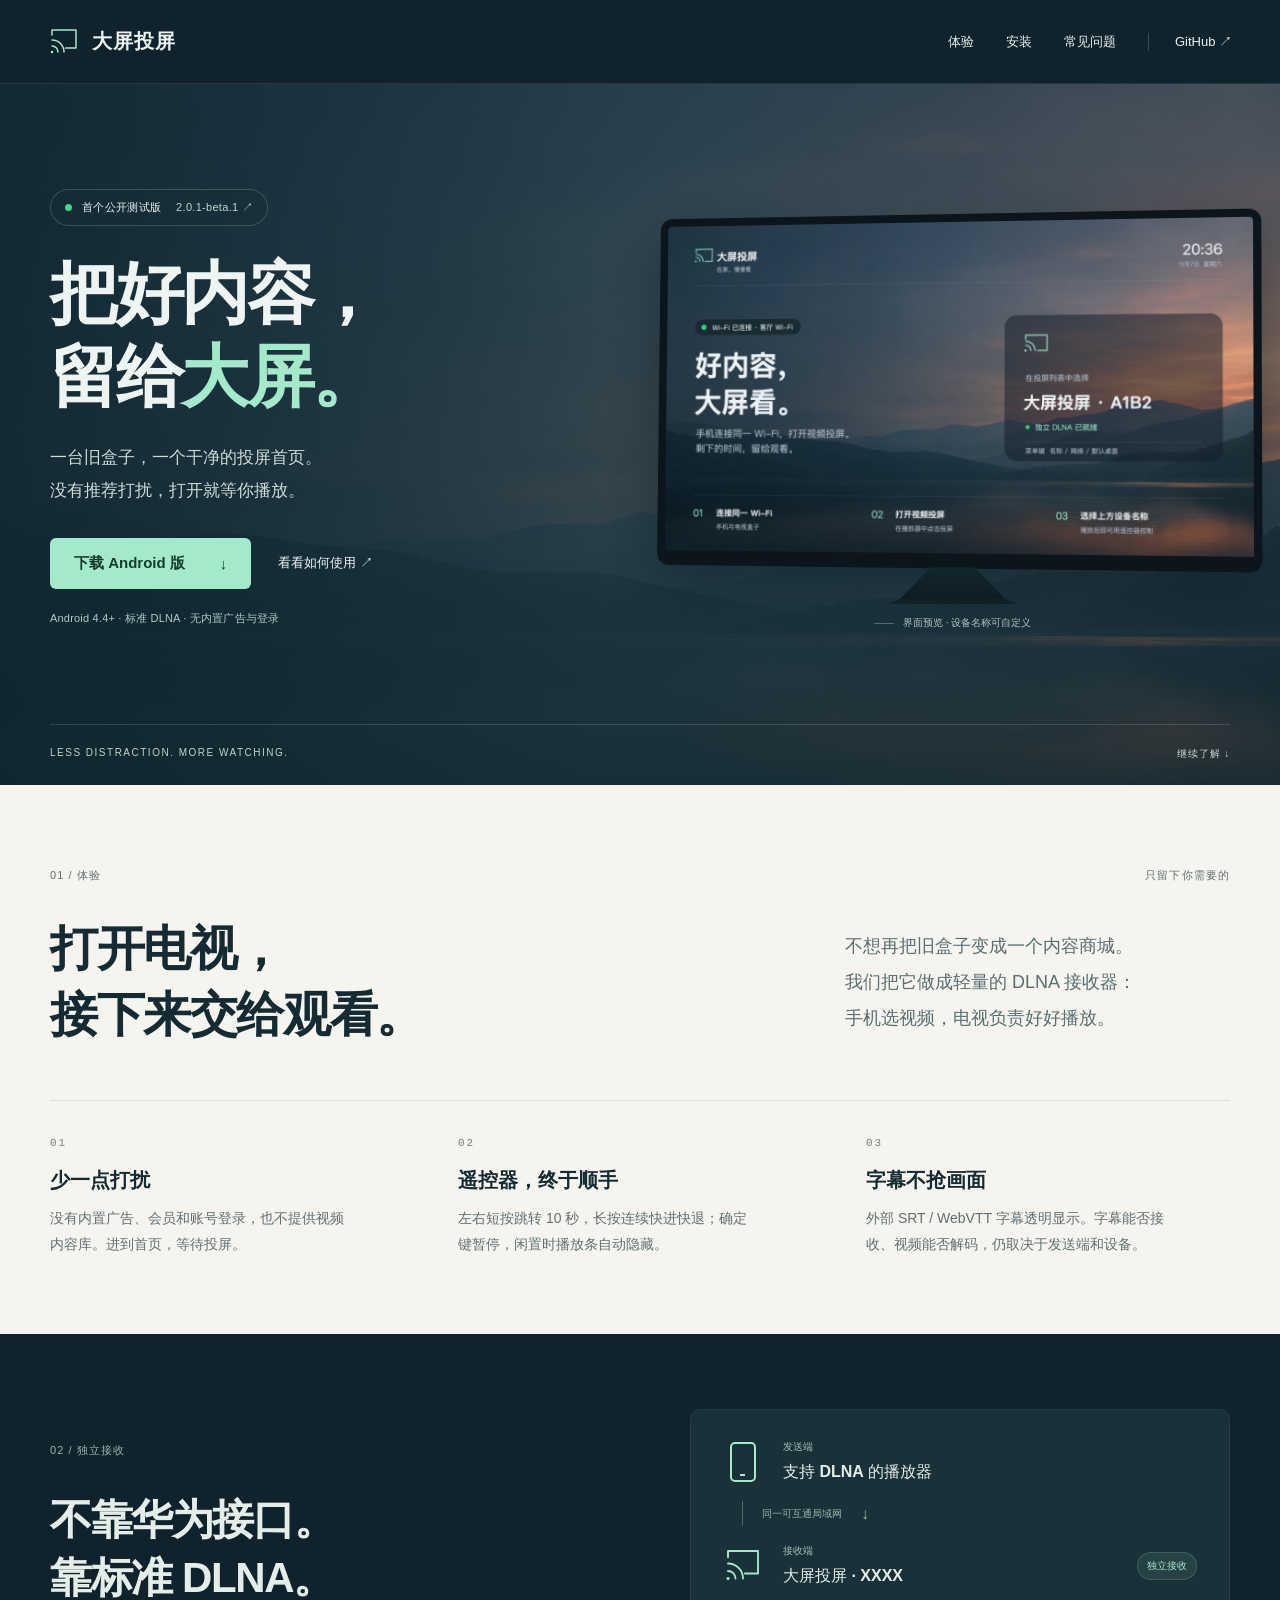
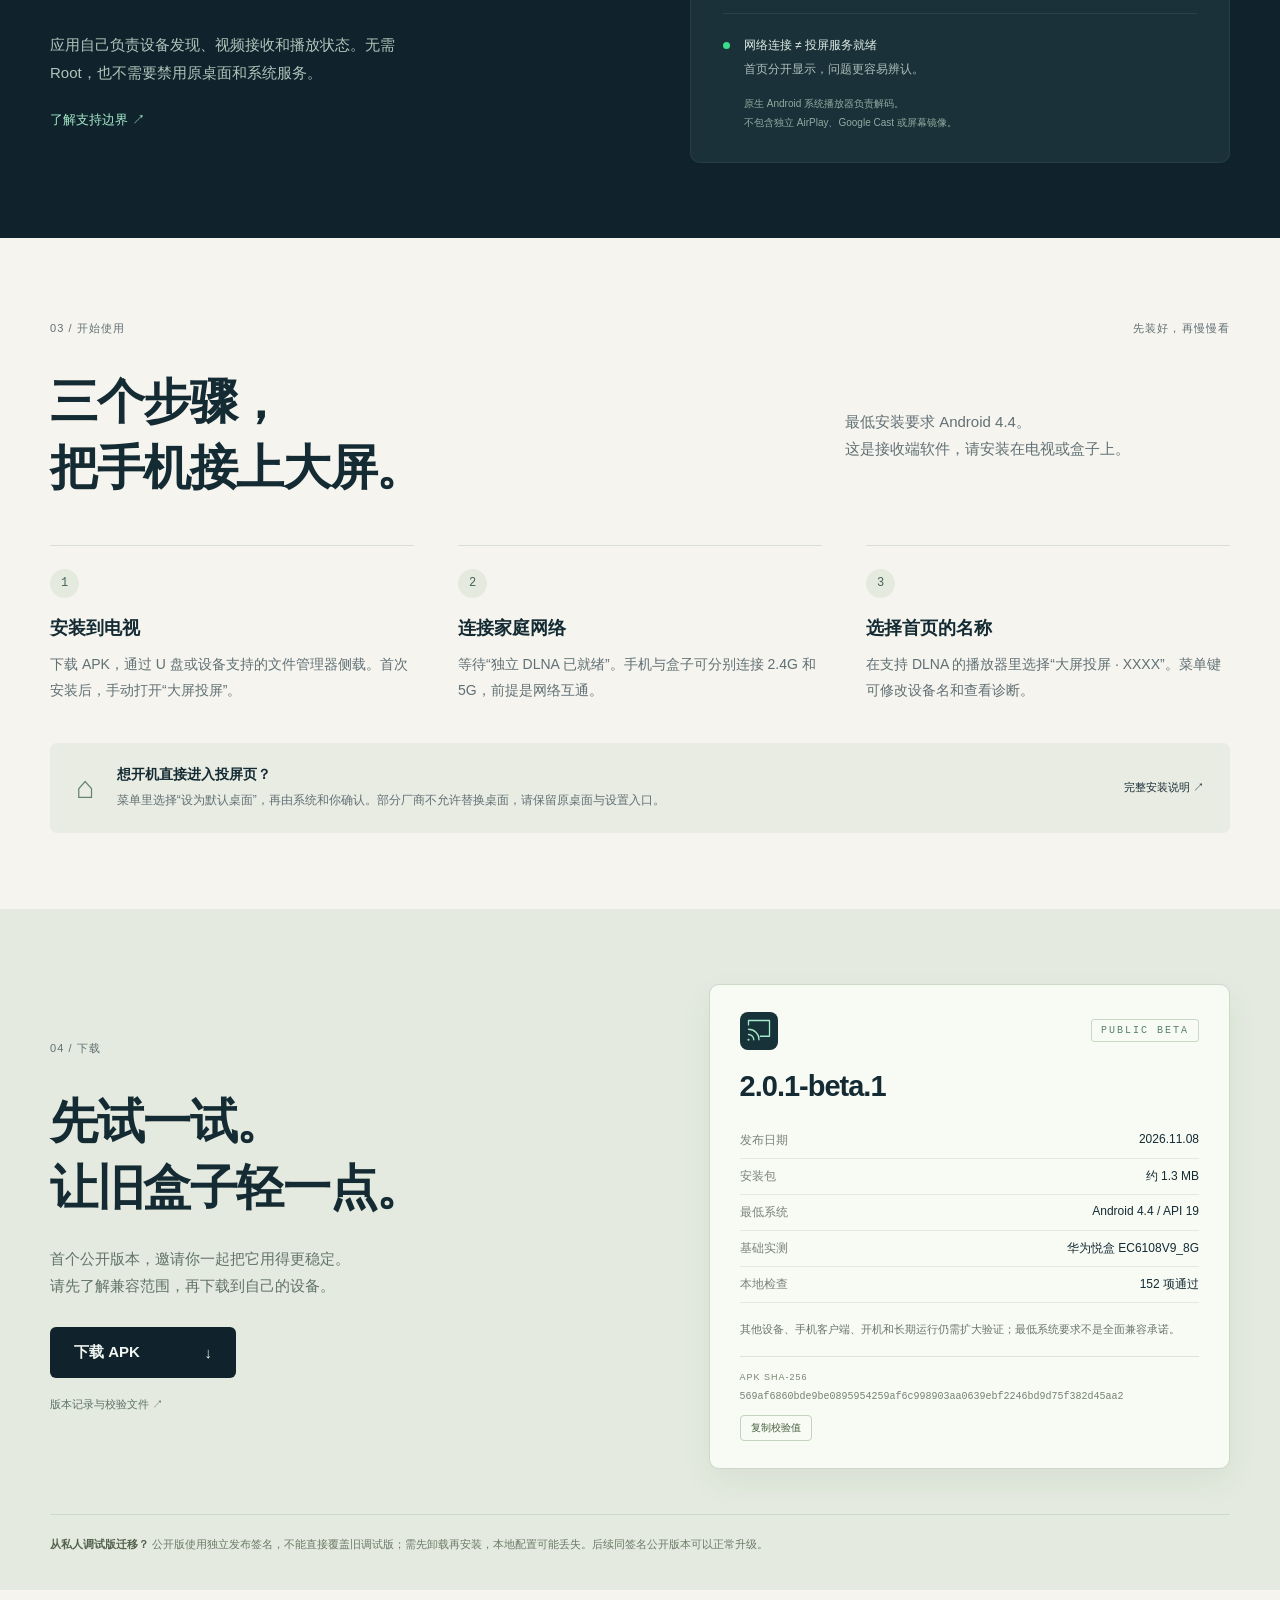
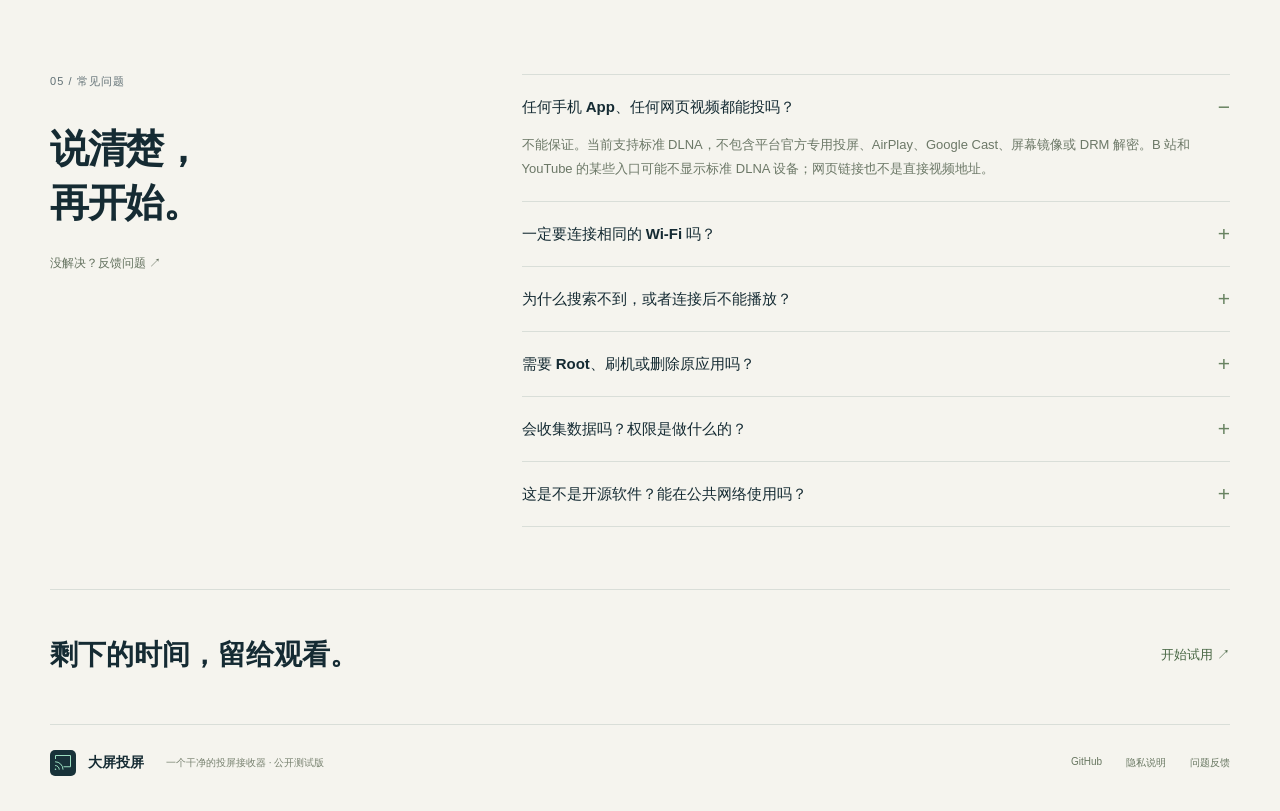
==== docs/site/index.html @ 1f244375 "Publish beta documentation and landing page" ====
<!doctype html>
<html lang="zh-CN">
<head>
  <meta charset="utf-8">
  <meta name="viewport" content="width=device-width, initial-scale=1">
  <meta name="theme-color" content="#10232d">
  <title>大屏投屏 — 把时间留给观看</title>
  <meta name="description" content="轻量 Android DLNA 视频接收器。无内置广告、会员或登录，支持遥控器控制与透明字幕。下载公开测试版，了解安装步骤和兼容边界。">
  <link rel="canonical" href="https://tvbox-cast.kongdefei8813.chatgpt.site/">
  <meta property="og:title" content="大屏投屏 — 把时间留给观看">
  <meta property="og:description" content="轻量、干净的 Android DLNA 接收器。首个公开测试版，现已可下载。">
  <meta property="og:type" content="website">
  <meta property="og:url" content="https://tvbox-cast.kongdefei8813.chatgpt.site/">
  <meta property="og:image" content="https://tvbox-cast.kongdefei8813.chatgpt.site/assets/landscape.png">
  <link rel="icon" href="assets/cast.svg" type="image/svg+xml">
  <link rel="stylesheet" href="style.css">
  <script src="script.js" defer></script>
</head>
<body>
  <a class="skip" href="#main">跳到主要内容</a>
  <header class="nav">
    <a class="brand" href="#" aria-label="大屏投屏首页"><img src="assets/cast.svg" width="32" height="32" alt=""><span>大屏投屏</span></a>
    <nav aria-label="主要导航"><a href="#experience">体验</a><a href="#install">安装</a><a href="#faq">常见问题</a><a class="nav-github" href="https://github.com/KDF5000/tvbox-cast" target="_blank" rel="noopener noreferrer">GitHub <span aria-hidden="true">↗</span></a></nav>
  </header>
  <main id="main">
    <section class="hero">
      <div class="hero-landscape" aria-hidden="true"></div>
      <div class="hero-inner wrap">
        <div class="hero-copy">
          <a class="release-chip" href="https://github.com/KDF5000/tvbox-cast/releases/tag/v2.0.1-beta.1"><span class="dot"></span>首个公开测试版 <span>2.0.1-beta.1 ↗</span></a>
          <h1>把好内容，<br>留给<span class="mint">大屏。</span></h1>
          <p class="hero-description">一台旧盒子，一个干净的投屏首页。<br>没有推荐打扰，打开就等你播放。</p>
          <div class="hero-actions"><a class="button primary" href="#download">下载 Android 版 <span aria-hidden="true">↓</span></a><a class="text-link" href="#install">看看如何使用 <span aria-hidden="true">↗</span></a></div>
          <p class="hero-note">Android 4.4+ · 标准 DLNA · 无内置广告与登录</p>
        </div>
        <div class="hero-product">
          <div class="tv-shell"><img src="assets/standby-preview.png" width="1280" height="720" alt="大屏投屏首页界面示意：山湖背景、Wi-Fi 状态、设备名称与独立 DLNA 就绪状态"><div class="tv-indicator" aria-hidden="true"></div></div>
          <div class="tv-stand" aria-hidden="true"></div>
          <div class="product-caption"><span class="tiny-line"></span>界面预览 · 设备名称可自定义</div>
        </div>
      </div>
      <div class="hero-footer wrap"><span>LESS DISTRACTION. MORE WATCHING.</span><a href="#experience">继续了解 <span aria-hidden="true">↓</span></a></div>
    </section>

    <section class="intro wrap" id="experience">
      <div class="section-marker"><span>01 / 体验</span><span>只留下你需要的</span></div>
      <div class="intro-grid"><h2>打开电视，<br>接下来交给<span class="serif">观看。</span></h2><p class="large-copy">不想再把旧盒子变成一个内容商城。<br>我们把它做成轻量的 DLNA 接收器：<br>手机选视频，电视负责好好播放。</p></div>
      <div class="benefits">
        <article><span class="number">01</span><h3>少一点打扰</h3><p>没有内置广告、会员和账号登录，也不提供视频内容库。进到首页，等待投屏。</p></article>
        <article><span class="number">02</span><h3>遥控器，终于顺手</h3><p>左右短按跳转 10 秒，长按连续快进快退；确定键暂停，闲置时播放条自动隐藏。</p></article>
        <article><span class="number">03</span><h3>字幕不抢画面</h3><p>外部 SRT / WebVTT 字幕透明显示。字幕能否接收、视频能否解码，仍取决于发送端和设备。</p></article>
      </div>
    </section>

    <section class="receiver-section">
      <div class="wrap receiver-grid">
        <div class="receiver-copy"><div class="section-marker light"><span>02 / 独立接收</span></div><h2>不靠华为接口。<br>靠标准 DLNA。</h2><p>应用自己负责设备发现、视频接收和播放状态。无需 Root，也不需要禁用原桌面和系统服务。</p><a class="text-link mint" href="https://github.com/KDF5000/tvbox-cast/blob/main/docs/FAQ.md" target="_blank" rel="noopener noreferrer">了解支持边界 ↗</a></div>
        <div class="signal-panel" aria-label="独立投屏流程">
          <div class="signal-node"><div class="node-icon phone-icon" aria-hidden="true"></div><div><small>发送端</small><strong>支持 DLNA 的播放器</strong></div></div>
          <div class="signal-connector"><span></span><small>同一可互通局域网</small><span aria-hidden="true">↓</span></div>
          <div class="signal-node"><img src="assets/cast.svg" width="40" height="40" alt=""><div><small>接收端</small><strong>大屏投屏 · XXXX</strong></div><span class="signal-status">独立接收</span></div>
          <div class="signal-divider"></div>
          <div class="signal-fact"><span class="dot"></span><p><strong>网络连接 ≠ 投屏服务就绪</strong><br>首页分开显示，问题更容易辨认。</p></div>
          <p class="signal-note">原生 Android 系统播放器负责解码。<br>不包含独立 AirPlay、Google Cast 或屏幕镜像。</p>
        </div>
      </div>
    </section>

    <section class="install wrap" id="install">
      <div class="section-marker"><span>03 / 开始使用</span><span>先装好，再慢慢看</span></div>
      <div class="install-heading"><h2>三个步骤，<br>把手机接上大屏。</h2><p>最低安装要求 Android 4.4。<br>这是接收端软件，请安装在电视或盒子上。</p></div>
      <ol class="steps">
        <li><span class="step-index">1</span><h3>安装到电视</h3><p>下载 APK，通过 U 盘或设备支持的文件管理器侧载。首次安装后，手动打开“大屏投屏”。</p></li>
        <li><span class="step-index">2</span><h3>连接家庭网络</h3><p>等待“独立 DLNA 已就绪”。手机与盒子可分别连接 2.4G 和 5G，前提是网络互通。</p></li>
        <li><span class="step-index">3</span><h3>选择首页的名称</h3><p>在支持 DLNA 的播放器里选择“大屏投屏 · XXXX”。菜单键可修改设备名和查看诊断。</p></li>
      </ol>
      <div class="home-note"><span aria-hidden="true">⌂</span><div><strong>想开机直接进入投屏页？</strong><p>菜单里选择“设为默认桌面”，再由系统和你确认。部分厂商不允许替换桌面，请保留原桌面与设置入口。</p></div><a href="https://github.com/KDF5000/tvbox-cast/blob/main/docs/INSTALL.md" target="_blank" rel="noopener noreferrer">完整安装说明 ↗</a></div>
    </section>

    <section class="download-section" id="download">
      <div class="wrap download-grid">
        <div><div class="section-marker"><span>04 / 下载</span></div><h2>先试一试。<br>让旧盒子<span class="serif">轻一点。</span></h2><p class="download-description">首个公开版本，邀请你一起把它用得更稳定。<br>请先了解兼容范围，再下载到自己的设备。</p><a class="button dark" id="apk-download" href="https://github.com/KDF5000/tvbox-cast/releases/download/v2.0.1-beta.1/tvbox-cast-2.0.1-beta.1.apk">下载 APK <span aria-hidden="true">↓</span></a><a class="release-link" href="https://github.com/KDF5000/tvbox-cast/releases/tag/v2.0.1-beta.1" target="_blank" rel="noopener noreferrer">版本记录与校验文件 ↗</a></div>
        <div class="release-card">
          <div class="release-card-top"><img src="assets/cast.svg" width="38" height="38" alt=""><span>PUBLIC BETA</span></div>
          <h3>2.0.1-beta.1</h3><dl><div><dt>发布日期</dt><dd>2026.11.08</dd></div><div><dt>安装包</dt><dd>约 1.3 MB</dd></div><div><dt>最低系统</dt><dd>Android 4.4 / API 19</dd></div><div><dt>基础实测</dt><dd>华为悦盒 EC6108V9_8G</dd></div><div><dt>本地检查</dt><dd>152 项通过</dd></div></dl>
          <p class="beta-notice">其他设备、手机客户端、开机和长期运行仍需扩大验证；最低系统要求不是全面兼容承诺。</p>
          <div class="checksum"><span>APK SHA-256</span><code id="checksum-value">569af6860bde9be0895954259af6c998903aa0639ebf2246bd9d75f382d45aa2</code><button id="copy-checksum" type="button">复制校验值</button><span id="copy-status" role="status" aria-live="polite"></span></div>
        </div>
      </div>
      <div class="wrap upgrade-note"><strong>从私人调试版迁移？</strong> 公开版使用独立发布签名，不能直接覆盖旧调试版；需先卸载再安装，本地配置可能丢失。后续同签名公开版本可以正常升级。</div>
    </section>

    <section class="faq wrap" id="faq">
      <div class="faq-heading"><div class="section-marker"><span>05 / 常见问题</span></div><h2>说清楚，<br>再开始。</h2><a href="https://github.com/KDF5000/tvbox-cast/issues/new/choose" target="_blank" rel="noopener noreferrer">没解决？反馈问题 ↗</a></div>
      <div class="questions">
        <details open><summary>任何手机 App、任何网页视频都能投吗？</summary><p>不能保证。当前支持标准 DLNA，不包含平台官方专用投屏、AirPlay、Google Cast、屏幕镜像或 DRM 解密。B 站和 YouTube 的某些入口可能不显示标准 DLNA 设备；网页链接也不是直接视频地址。</p></details>
        <details><summary>一定要连接相同的 Wi-Fi 吗？</summary><p>不要求名称相同，2.4GHz、5GHz 和网线可以互通。需要两端位于同一可互通 IPv4 子网，路由器允许设备互访与多播发现。检查访客网络、客户端隔离和 VPN。</p></details>
        <details><summary>为什么搜索不到，或者连接后不能播放？</summary><p>先确认首页“独立 DLNA 已就绪”，发送端支持 DLNA，iPhone 允许 App 访问本地网络。连接成功仍可能遇到源站鉴权、视频编码、TLS 或设备播放器限制，建议先用普通短 MP4 测试。</p></details>
        <details><summary>需要 Root、刷机或删除原应用吗？</summary><p>不需要。安装不禁用原桌面或系统服务。能否设为默认桌面由设备厂商和用户决定。请保留系统设置与恢复入口，也不要向他人开放 ADB / Telnet。</p></details>
        <details><summary>会收集数据吗？权限是做什么的？</summary><p>应用没有账号、广告、统计 SDK 或自建云端中转。网络、多播和唤醒权限用于接收服务；可选位置权限只满足部分系统读取 Wi-Fi 名称的要求，不调用定位接口。在线视频仍需访问源站。<a href="https://github.com/KDF5000/tvbox-cast/blob/main/docs/PRIVACY.md" target="_blank" rel="noopener noreferrer">查看完整隐私说明 ↗</a></p></details>
        <details><summary>这是不是开源软件？能在公共网络使用吗？</summary><p>应用源码暂未开源，仓库提供 APK、文档和反馈，不代表授予再分发或商用授权。本版没有 PIN / 配对，同一子网设备可以控制播放，只建议可信家庭网络使用，勿将端口映射到公网。</p></details>
      </div>
    </section>
    <section class="closing wrap"><p>剩下的时间，留给观看。</p><a href="#download">开始试用 <span aria-hidden="true">↗</span></a></section>
  </main>
  <footer class="footer wrap"><a class="brand" href="#"><img src="assets/cast.svg" width="26" height="26" alt=""><span>大屏投屏</span></a><p>一个干净的投屏接收器 · 公开测试版</p><div><a href="https://github.com/KDF5000/tvbox-cast" target="_blank" rel="noopener noreferrer">GitHub</a><a href="https://github.com/KDF5000/tvbox-cast/blob/main/docs/PRIVACY.md" target="_blank" rel="noopener noreferrer">隐私说明</a><a href="https://github.com/KDF5000/tvbox-cast/issues" target="_blank" rel="noopener noreferrer">问题反馈</a></div></footer>
</body>
</html>
---- docs/site/style.css ----
@charset "UTF-8";
:root{--ink:#152b33;--muted:#617075;--paper:#f5f4ee;--mint:#a4e9c9;--dark:#10232d;--line:#d9ded8;--font:-apple-system,BlinkMacSystemFont,"Segoe UI","PingFang SC","Microsoft YaHei",sans-serif}
*{box-sizing:border-box}html{scroll-behavior:smooth;scroll-padding-top:84px}body{margin:0;background:var(--paper);color:var(--ink);font-family:var(--font);-webkit-font-smoothing:antialiased}a{color:inherit;text-decoration:none}a:hover{text-decoration:underline;text-underline-offset:5px}button{font:inherit;cursor:pointer}img{max-width:100%;display:block}button,a,summary{-webkit-tap-highlight-color:transparent}:focus-visible{outline:3px solid #2d9568;outline-offset:5px;border-radius:3px}section[id]{scroll-margin-top:70px}.wrap{width:min(1180px,calc(100% - 96px));margin:auto}.mint{color:var(--mint)}.serif{font-family:"Songti SC","Noto Serif CJK SC",serif;font-weight:600}h1,h2,h3,p{margin:0}h2{font-size:clamp(32px,3.8vw,48px);line-height:1.38;letter-spacing:-1.4px;font-weight:650}p{line-height:1.85}.skip{position:fixed;left:15px;top:-60px;background:var(--paper);padding:10px;z-index:20}.skip:focus{top:10px}.nav{height:84px;padding:0 48px;display:flex;justify-content:space-between;align-items:center;background:var(--dark);color:#ecf2ee;border-bottom:1px solid #ffffff16}.brand{display:inline-flex;gap:12px;align-items:center;font-size:20px;font-weight:650;letter-spacing:1px}.nav nav{display:flex;gap:32px;align-items:center;font-size:13px}.nav-github{padding-left:26px;border-left:1px solid #ffffff30}.hero{position:relative;overflow:hidden;color:#eef4f2;background:#203944}.hero-landscape{position:absolute;inset:0;background:linear-gradient(90deg,#102630e8 0%,#18313aaf 47%,#1a2b3680),linear-gradient(0deg,#11282de0,transparent 30%),url(assets/landscape.png) center 64%/cover}.hero-inner{position:relative;display:grid;grid-template-columns:1fr 1.05fr;gap:46px;padding:83px 0 74px;align-items:center;min-height:640px}.release-chip{display:inline-flex;align-items:center;gap:10px;font-size:11px;letter-spacing:.3px;border:1px solid #ffffff2c;border-radius:100px;padding:10px 14px;background:#162f3560}.release-chip>span:last-child{margin-left:5px;color:#c4d4ce}.dot{display:inline-block;width:7px;height:7px;flex-shrink:0;background:#3cdd8a;border-radius:50%}.hero h1{font-size:clamp(45px,5.3vw,70px);line-height:1.22;font-weight:650;letter-spacing:-2.5px;margin:27px 0 24px}.hero-description{font-size:17px;line-height:1.9;color:#cfdbd7}.hero-actions{margin:31px 0 19px;display:flex;align-items:center;gap:27px}.button{display:inline-flex;align-items:center;justify-content:space-between;gap:35px;padding:16px 24px;border-radius:6px;font-size:15px;font-weight:600;transition:transform .15s,background .15s}.button:hover{text-decoration:none;transform:translateY(-2px)}.primary{background:var(--mint);color:#143d2d}.primary:hover{background:#baf4d8}.text-link{font-size:13px}.hero-note{font-size:11px;color:#b1c8c2;letter-spacing:.2px}.hero-product{margin:26px -26px 0 0;perspective:1400px}.tv-shell{position:relative;overflow:hidden;border:8px solid #0b151b;border-bottom:15px solid #0b151b;border-radius:12px;box-shadow:0 22px 60px #07192170;transform:rotateY(-7deg) rotateX(2deg);background:#0b151b}.tv-shell img{width:100%;height:auto}.tv-indicator{position:absolute;width:3px;height:3px;bottom:-8px;left:50%;background:#8dbbaa}.tv-stand{width:130px;height:37px;border-bottom:5px solid #112026;clip-path:polygon(33% 0,67% 0,90% 85%,100% 100%,0 100%,10% 85%);background:linear-gradient(#13262d,#0d1c22);margin:-1px auto 0}.product-caption{display:flex;align-items:center;justify-content:center;gap:9px;margin-top:12px;font-size:10px;color:#bbd0ca}.tiny-line{width:20px;height:1px;background:#a4e9c960}.hero-footer{position:relative;display:flex;justify-content:space-between;border-top:1px solid #ffffff23;padding:22px 0 24px;color:#c0d4cc;font-size:10px;letter-spacing:1.5px}.hero-footer a{letter-spacing:.8px}.section-marker{display:flex;justify-content:space-between;font-size:11px;font-weight:500;letter-spacing:1.1px;color:var(--muted);margin-bottom:33px}.intro{padding:83px 0 76px}.intro-grid{display:flex;justify-content:space-between;gap:50px;align-items:center}.large-copy{font-size:18px;color:#596e73;min-width:385px;line-height:2}.benefits{margin-top:52px;display:grid;grid-template-columns:repeat(3,1fr);gap:44px;border-top:1px solid var(--line);padding-top:31px}.number{font-size:11px;font-family:monospace;letter-spacing:2px;color:#738178}.benefits h3{font-size:20px;font-weight:600;margin:17px 0 12px}.benefits p{font-size:14px;color:var(--muted);max-width:300px}.receiver-section{background:var(--dark);color:#e4ede7;padding:75px 0}.receiver-grid{display:grid;grid-template-columns:1fr 1fr;gap:100px;align-items:center}.light{color:#9bb3aa}.receiver-copy h2{font-size:42px}.receiver-copy p{font-size:15px;color:#b0c5ba;max-width:380px;margin:24px 0}.signal-panel{background:#1a3139;border:1px solid #3a535760;border-radius:10px;padding:30px 32px}.signal-node{display:flex;align-items:center;gap:20px}.signal-node small{display:block;font-size:10px;color:#a6bcb4;margin-bottom:8px}.signal-node strong{font-size:16px;font-weight:550}.phone-icon{width:26px;height:40px;border:2px solid #a4e9c9;border-radius:5px;margin:0 7px;position:relative}.phone-icon:after{content:"";position:absolute;width:5px;height:2px;background:#a4e9c9;bottom:4px;left:8px}.signal-connector{margin:18px 0 18px 19px;display:flex;align-items:center;gap:19px;color:#9db6ad}.signal-connector>span:first-child{height:25px;width:1px;background:#4a6e66}.signal-connector small{font-size:10px}.signal-status{font-size:10px;margin-left:auto;background:#a4e9c918;border:1px solid #a4e9c92c;border-radius:100px;padding:6px 9px;color:var(--mint);white-space:nowrap}.signal-divider{height:1px;background:#66877735;margin:26px 0 19px}.signal-fact{display:flex;gap:14px;align-items:flex-start}.signal-fact .dot{margin-top:9px}.signal-fact p{font-size:12px;color:#adbfba;line-height:2}.signal-fact strong{font-weight:500;color:#dfebe4}.signal-note{font-size:10px;color:#91aba0;margin:14px 0 0 21px}.install{padding:83px 0 76px}.install-heading{display:flex;justify-content:space-between;gap:50px;align-items:center}.install-heading>p{color:var(--muted);font-size:15px;min-width:385px}.steps{padding:0;margin:43px 0 39px;list-style:none;display:grid;grid-template-columns:repeat(3,1fr);gap:44px}.steps li{border-top:1px solid var(--line);padding-top:23px}.step-index{width:29px;height:29px;display:flex;align-items:center;justify-content:center;background:#e5eadf;border-radius:50%;font-family:monospace;color:#476359;font-size:12px}.steps h3{font-size:18px;font-weight:600;margin:18px 0 12px}.steps p{font-size:14px;color:var(--muted)}.home-note{display:flex;align-items:center;gap:22px;background:#e9ece3;padding:22px 26px;border-radius:7px}.home-note>span{font-size:31px;color:#658170}.home-note strong{font-size:14px;font-weight:600}.home-note p{font-size:12px;color:var(--muted);margin-top:5px;max-width:720px}.home-note>a{font-size:11px;white-space:nowrap;margin-left:auto}.download-section{background:#e4eadf;padding:75px 0 35px}.download-grid{display:grid;grid-template-columns:1.1fr 1fr;gap:85px;align-items:center}.download-description{font-size:15px;color:#617267;margin:23px 0 27px}.dark{background:var(--dark);color:#eff5ef;min-width:186px}.dark:hover{background:#234438}.release-link{display:block;font-size:11px;color:#5c7264;margin-top:19px}.release-card{background:#f8faf4;border:1px solid #cdd8c8;border-radius:10px;padding:27px 30px;box-shadow:0 12px 32px #243b2110}.release-card-top{display:flex;align-items:center;justify-content:space-between}.release-card-top img{background:#183239;padding:5px;border-radius:8px}.release-card-top>span{font-family:monospace;font-size:10px;letter-spacing:2px;color:#56836a;border:1px solid #cad9c5;padding:5px 9px;border-radius:3px}.release-card h3{font-size:29px;font-weight:550;letter-spacing:-1px;margin:20px 0}dl{font-size:12px;margin:0}dl>div{display:flex;justify-content:space-between;gap:15px;padding:9px 0;border-bottom:1px solid #e3e9df}dt{color:#798477}dd{margin:0;text-align:right}.beta-notice{font-size:11px;color:#6b7868;margin:17px 0;line-height:1.8}.checksum{padding-top:15px;border-top:1px solid #dce4d7}.checksum>span:first-child{display:block;font-size:9px;letter-spacing:1px;color:#788572}.checksum code{font-size:10px;color:#74826f;word-break:break-all;display:block;margin:7px 0 10px;line-height:1.6}.checksum button{border:1px solid #c4d3bd;background:transparent;color:#46613e;border-radius:4px;padding:5px 10px;font-size:10px}.checksum button:hover{background:#e7eee0}#copy-status{font-size:10px;color:#416938;margin-left:10px}.upgrade-note{border-top:1px solid #cdd8c8;margin-top:45px;padding-top:20px;font-size:11px;color:#6b7966;line-height:1.8}.upgrade-note strong{font-weight:600;color:#53624c}.faq{padding:84px 0 62px;display:grid;grid-template-columns:.7fr 1.3fr;gap:90px}.faq-heading h2{font-size:39px}.faq-heading>a{font-size:12px;color:#63715e;display:inline-block;margin-top:25px}.questions{border-top:1px solid var(--line)}details{border-bottom:1px solid var(--line);padding:20px 0}summary{font-size:15px;font-weight:550;cursor:pointer;list-style:none;display:flex;gap:16px;align-items:center;justify-content:space-between}summary::-webkit-details-marker{display:none}summary:after{content:"+";font-size:21px;color:#688361;font-weight:300;flex-shrink:0}details[open] summary:after{content:"−"}details p{font-size:13px;color:#6c7867;margin-top:14px;padding-right:25px}details p a{display:block;margin-top:9px;color:#365c36}.closing{border-top:1px solid var(--line);padding:39px 0 43px;display:flex;align-items:center;justify-content:space-between}.closing p{font-size:28px;font-family:"Songti SC",serif;font-weight:600}.closing a{font-size:13px;color:#476643}.footer{padding:25px 0 35px;border-top:1px solid var(--line);display:flex;align-items:center;gap:22px}.footer .brand{font-size:14px;letter-spacing:0}.footer .brand img{background:#183239;border-radius:5px;padding:3px}.footer p{font-size:10px;color:#77816f}.footer>div{display:flex;gap:24px;margin-left:auto;font-size:10px;color:#687761}
@media(min-width:1500px){.hero-inner{min-height:710px}.hero h1{font-size:74px}}
@media(max-width:1000px){.wrap{width:calc(100% - 64px)}.nav{padding:0 32px}.hero-inner{gap:20px;min-height:560px;padding:65px 0}.hero-product{margin-right:0}.hero h1{font-size:53px}.hero-description{font-size:15px}.hero-actions{gap:18px}.button{padding:14px 19px;font-size:13px;gap:20px}.hero-actions .text-link{font-size:11px}.large-copy,.install-heading>p{min-width:300px}.receiver-grid,.download-grid{gap:45px}.receiver-copy h2{font-size:35px}.signal-panel{padding:25px 24px}.signal-node{gap:13px}.signal-node strong{font-size:14px}.signal-status{display:none}.faq{gap:45px}.benefits,.steps{gap:30px}.home-note>a{white-space:normal;min-width:85px}.release-card{padding:24px}}
@media(max-width:720px){html{scroll-padding-top:20px}.wrap{width:calc(100% - 40px)}.nav{height:70px;padding:0 20px}.brand{font-size:17px;gap:8px}.nav nav{gap:17px;font-size:11px}.nav nav>a:first-child{display:none}.nav-github{border:0;padding:0}.hero-inner{display:block;padding:47px 0 29px}.release-chip{font-size:9px;padding:9px 11px;gap:7px}.release-chip>span:last-child{margin-left:3px}.hero h1{font-size:clamp(47px,11.6vw,70px);letter-spacing:-2px;margin:25px 0 20px}.hero-description{font-size:15px}.hero-actions{margin:26px 0 15px;gap:25px}.button{padding:15px 21px;font-size:13px}.hero-note{font-size:10px}.hero-product{max-width:530px;margin:44px auto 0}.tv-shell{border-width:6px;border-bottom-width:11px;transform:none;border-radius:9px}.tv-stand{height:28px;width:110px}.product-caption{font-size:9px;margin-top:6px}.hero-footer{padding:17px 0 20px;font-size:8px;letter-spacing:1px}.hero-footer>a{font-size:9px}.intro,.install{padding:52px 0}.section-marker{font-size:9px;margin-bottom:26px}.intro-grid,.install-heading{display:block}h2{font-size:36px;letter-spacing:-1.3px}.large-copy{font-size:15px;min-width:0;margin-top:25px}.benefits{display:block;margin-top:30px;padding-top:0;border-top:0}.benefits article{position:relative;border-top:1px solid var(--line);margin-top:24px;padding:20px 0 0 35px}.number{position:absolute;left:0;top:23px;font-size:9px}.benefits h3{font-size:18px;margin:0 0 10px}.benefits p{font-size:13px;max-width:none}.receiver-section{padding:50px 0}.receiver-grid{display:block}.receiver-copy h2{font-size:35px}.receiver-copy p{font-size:14px;margin:20px 0}.signal-panel{margin-top:29px;padding:23px 25px}.signal-status{display:block;font-size:9px}.signal-node strong{font-size:14px}.signal-note{font-size:10px}.install-heading>p{min-width:0;font-size:13px;margin-top:20px}.steps{display:block;margin:29px 0 30px}.steps li{position:relative;padding:22px 0 0 45px;margin:22px 0}.step-index{position:absolute;left:0;top:20px;width:27px;height:27px}.steps h3{margin:0 0 9px;font-size:17px}.steps p{font-size:13px}.home-note{padding:20px;gap:15px;align-items:flex-start;flex-wrap:wrap}.home-note>span{font-size:26px}.home-note>div{flex:1}.home-note strong{font-size:13px}.home-note p{font-size:11px}.home-note>a{margin-left:40px;font-size:10px}.download-section{padding:49px 0 27px}.download-grid{display:block}.download-description{font-size:13px;margin:22px 0 25px}.release-card{margin-top:31px;padding:23px}.release-card h3{font-size:27px}.upgrade-note{margin-top:28px;font-size:10px}.faq{display:block;padding:51px 0 39px}.faq-heading h2{font-size:35px}.faq-heading>a{margin-top:18px;font-size:11px}.questions{margin-top:30px}summary{font-size:13px;line-height:1.6}details{padding:19px 0}details p{font-size:12px;padding-right:12px}.closing{padding:29px 0}.closing p{font-size:22px}.closing a{font-size:11px}.footer{flex-wrap:wrap;gap:14px;padding:25px 0}.footer p{font-size:9px}.footer>div{width:100%;margin-left:0;gap:22px}}
@media(prefers-reduced-motion:reduce){html{scroll-behavior:auto}.button{transition:none}}
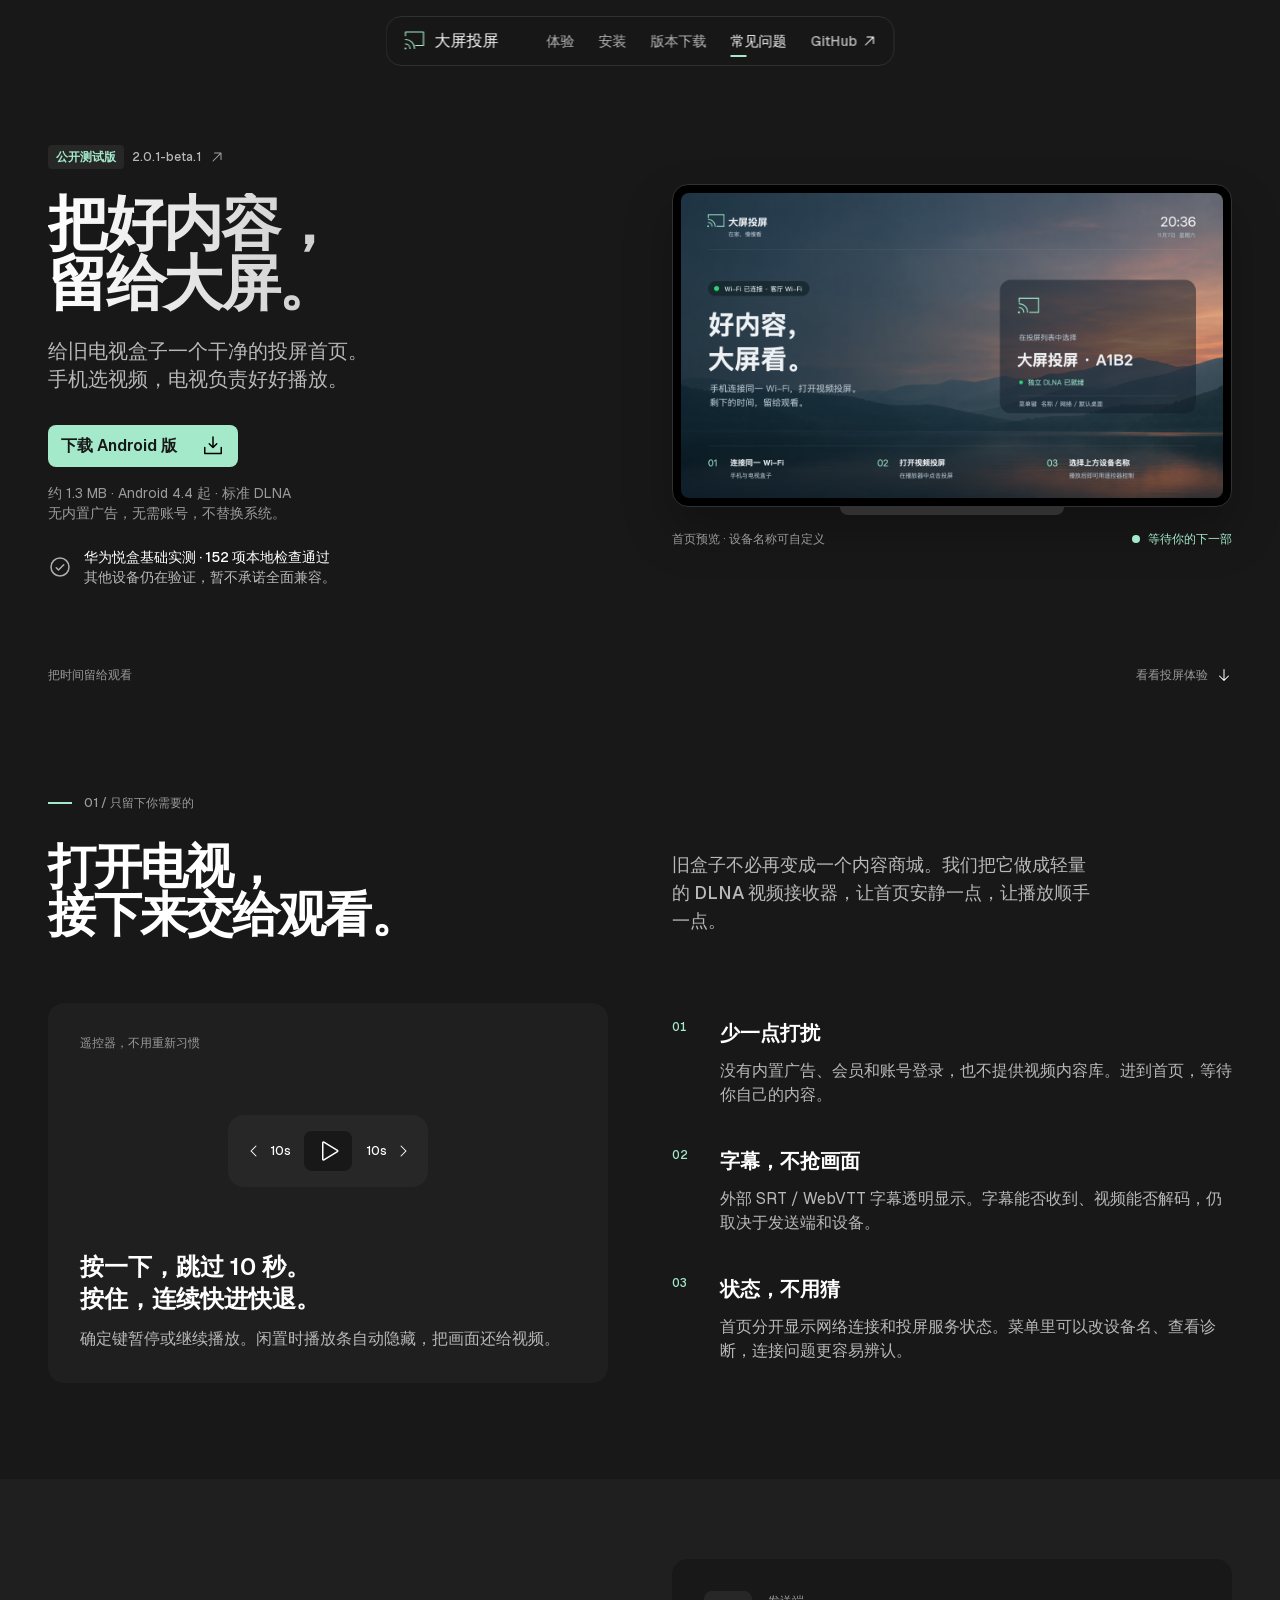
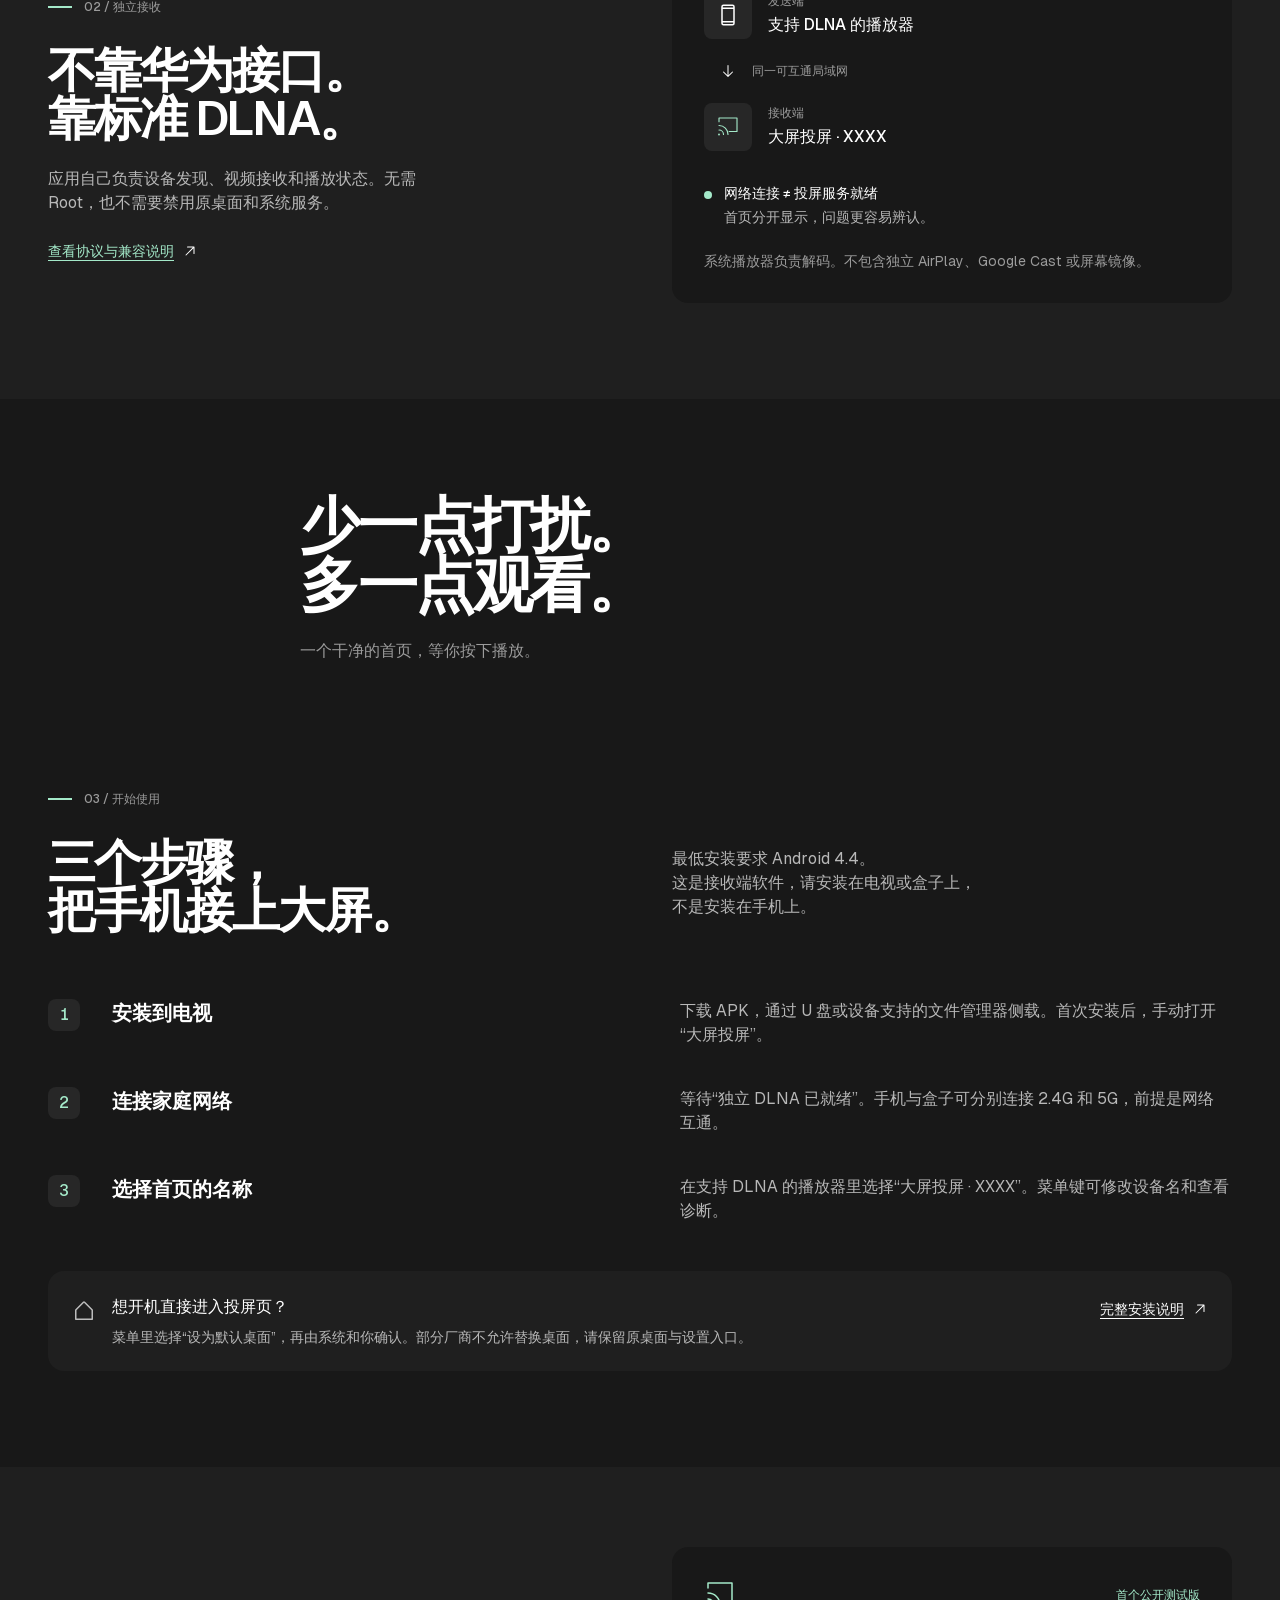
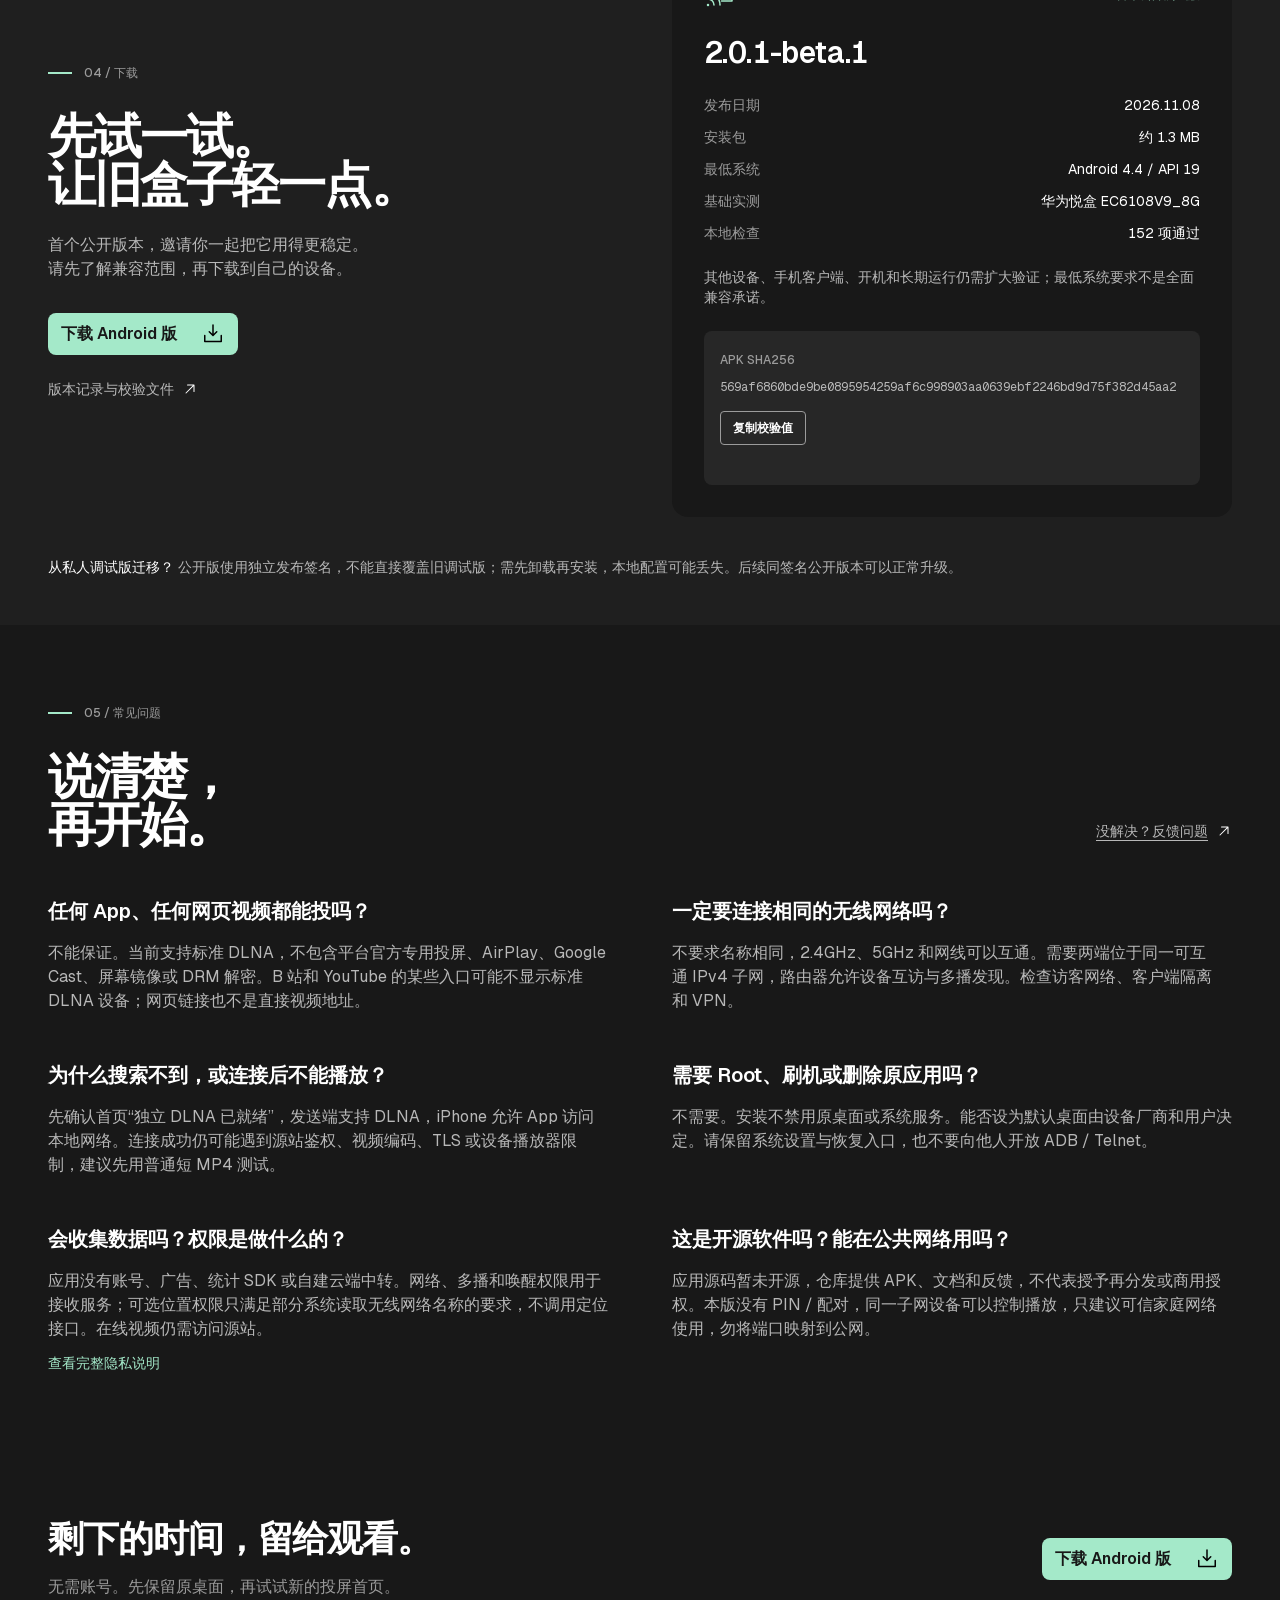
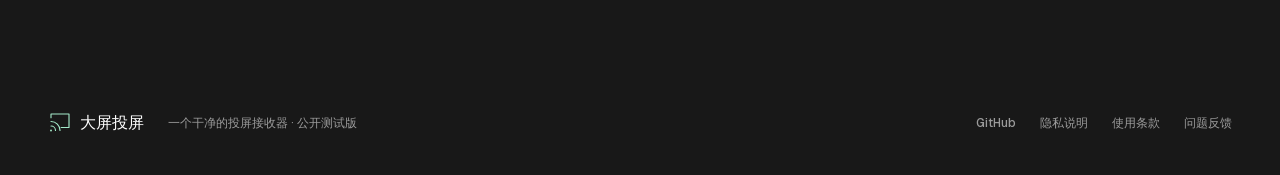
==== commit 7abe0b6a: "Polish landing page with a consistent design system" ====
--- a/docs/site/index.html
+++ b/docs/site/index.html
@@ -3,7 +3,7 @@
 <head>
   <meta charset="utf-8">
   <meta name="viewport" content="width=device-width, initial-scale=1">
-  <meta name="theme-color" content="#10232d">
+  <meta name="theme-color" content="#181818">
   <title>大屏投屏 — 把时间留给观看</title>
   <meta name="description" content="轻量 Android DLNA 视频接收器。无内置广告、会员或登录，支持遥控器控制与透明字幕。下载公开测试版，了解安装步骤和兼容边界。">
   <link rel="canonical" href="https://tvbox-cast.kongdefei8813.chatgpt.site/">
@@ -12,97 +12,123 @@
   <meta property="og:type" content="website">
   <meta property="og:url" content="https://tvbox-cast.kongdefei8813.chatgpt.site/">
   <meta property="og:image" content="https://tvbox-cast.kongdefei8813.chatgpt.site/assets/landscape.png">
+  <meta property="og:locale" content="zh_CN">
+  <meta name="twitter:card" content="summary_large_image">
+  <meta name="twitter:title" content="大屏投屏 — 把时间留给观看">
+  <meta name="twitter:description" content="给旧电视盒子一个干净的 DLNA 投屏首页。公开测试版，约 1.3 MB。">
+  <meta name="twitter:image" content="https://tvbox-cast.kongdefei8813.chatgpt.site/assets/landscape.png">
   <link rel="icon" href="assets/cast.svg" type="image/svg+xml">
+  <link rel="preload" href="assets/geist.woff2" as="font" type="font/woff2" crossorigin>
   <link rel="stylesheet" href="style.css">
   <script src="script.js" defer></script>
 </head>
 <body>
-  <a class="skip" href="#main">跳到主要内容</a>
+  <a class="skip button-sm" href="#main">跳到主要内容</a>
   <header class="nav">
-    <a class="brand" href="#" aria-label="大屏投屏首页"><img src="assets/cast.svg" width="32" height="32" alt=""><span>大屏投屏</span></a>
-    <nav aria-label="主要导航"><a href="#experience">体验</a><a href="#install">安装</a><a href="#faq">常见问题</a><a class="nav-github" href="https://github.com/KDF5000/tvbox-cast" target="_blank" rel="noopener noreferrer">GitHub <span aria-hidden="true">↗</span></a></nav>
+    <a class="brand title-3" href="/" aria-label="大屏投屏首页" aria-current="page"><img src="assets/cast.svg" width="24" height="24" alt=""><span>大屏投屏</span></a>
+    <nav class="nav-links title-4" id="main-navigation" aria-label="主要导航">
+      <a href="#experience">体验</a><a href="#install">安装</a><a href="#download">版本下载</a><a href="#faq">常见问题</a>
+      <a class="nav-github" href="https://github.com/KDF5000/tvbox-cast" target="_blank" rel="noopener noreferrer">GitHub <img class="icon icon-sm" src="assets/arrow-up-right.svg" width="16" height="16" alt=""></a>
+    </nav>
+    <button class="menu-toggle" type="button" aria-controls="main-navigation" aria-expanded="false" aria-label="打开导航菜单"><span aria-hidden="true"></span><span aria-hidden="true"></span></button>
   </header>
-  <main id="main">
+  <main id="main" tabindex="-1">
     <section class="hero">
-      <div class="hero-landscape" aria-hidden="true"></div>
       <div class="hero-inner wrap">
         <div class="hero-copy">
-          <a class="release-chip" href="https://github.com/KDF5000/tvbox-cast/releases/tag/v2.0.1-beta.1"><span class="dot"></span>首个公开测试版 <span>2.0.1-beta.1 ↗</span></a>
-          <h1>把好内容，<br>留给<span class="mint">大屏。</span></h1>
-          <p class="hero-description">一台旧盒子，一个干净的投屏首页。<br>没有推荐打扰，打开就等你播放。</p>
-          <div class="hero-actions"><a class="button primary" href="#download">下载 Android 版 <span aria-hidden="true">↓</span></a><a class="text-link" href="#install">看看如何使用 <span aria-hidden="true">↗</span></a></div>
-          <p class="hero-note">Android 4.4+ · 标准 DLNA · 无内置广告与登录</p>
+          <a class="release-chip caption-4" href="https://github.com/KDF5000/tvbox-cast/releases/tag/v2.0.1-beta.1"><span class="beta-label caption-3">公开测试版</span><span>2.0.1-beta.1</span><img class="icon icon-sm" src="assets/arrow-up-right.svg" width="16" height="16" alt=""></a>
+          <h1 class="heading-1">把好内容，<br>留给大屏。</h1>
+          <p class="hero-description title-1">给旧电视盒子一个干净的投屏首页。<br>手机选视频，电视负责好好播放。</p>
+          <div class="hero-actions"><a class="button primary button-md" href="https://github.com/KDF5000/tvbox-cast/releases/download/v2.0.1-beta.1/tvbox-cast-2.0.1-beta.1.apk">下载 Android 版 <img class="icon" src="assets/download-simple.svg" width="24" height="24" alt=""></a></div>
+          <p class="hero-note caption-2">约 1.3 MB · Android 4.4 起 · 标准 DLNA<br>无内置广告，无需账号，不替换系统。</p>
+          <p class="hero-proof caption-2"><img class="icon" src="assets/check-circle.svg" width="24" height="24" alt=""><span><strong>华为悦盒基础实测 · 152 项本地检查通过</strong><br>其他设备仍在验证，暂不承诺全面兼容。</span></p>
         </div>
         <div class="hero-product">
-          <div class="tv-shell"><img src="assets/standby-preview.png" width="1280" height="720" alt="大屏投屏首页界面示意：山湖背景、Wi-Fi 状态、设备名称与独立 DLNA 就绪状态"><div class="tv-indicator" aria-hidden="true"></div></div>
-          <div class="tv-stand" aria-hidden="true"></div>
-          <div class="product-caption"><span class="tiny-line"></span>界面预览 · 设备名称可自定义</div>
+          <div class="tv-shell"><img src="assets/standby-preview.png" width="1280" height="720" fetchpriority="high" alt="大屏投屏首页示意：山湖背景、网络状态、设备名称和独立 DLNA 接收状态"></div>
+          <div class="tv-base" aria-hidden="true"></div>
+          <div class="product-caption caption-5"><span>首页预览 · 设备名称可自定义</span><span class="ready-label"><span class="dot" aria-hidden="true"></span>等待你的下一部</span></div>
         </div>
       </div>
-      <div class="hero-footer wrap"><span>LESS DISTRACTION. MORE WATCHING.</span><a href="#experience">继续了解 <span aria-hidden="true">↓</span></a></div>
+      <div class="hero-footer wrap caption-4"><span>把时间留给观看</span><a href="#experience">看看投屏体验 <img class="icon icon-sm" src="assets/arrow-down.svg" width="16" height="16" alt=""></a></div>
     </section>
 
     <section class="intro wrap" id="experience">
-      <div class="section-marker"><span>01 / 体验</span><span>只留下你需要的</span></div>
-      <div class="intro-grid"><h2>打开电视，<br>接下来交给<span class="serif">观看。</span></h2><p class="large-copy">不想再把旧盒子变成一个内容商城。<br>我们把它做成轻量的 DLNA 接收器：<br>手机选视频，电视负责好好播放。</p></div>
+      <div class="section-marker caption-4 reveal">01 / 只留下你需要的</div>
+      <div class="intro-grid reveal"><h2 class="heading-2">打开电视，<br>接下来交给观看。</h2><p class="title-2">旧盒子不必再变成一个内容商城。我们把它做成轻量的 DLNA 视频接收器，让首页安静一点，让播放顺手一点。</p></div>
       <div class="benefits">
-        <article><span class="number">01</span><h3>少一点打扰</h3><p>没有内置广告、会员和账号登录，也不提供视频内容库。进到首页，等待投屏。</p></article>
-        <article><span class="number">02</span><h3>遥控器，终于顺手</h3><p>左右短按跳转 10 秒，长按连续快进快退；确定键暂停，闲置时播放条自动隐藏。</p></article>
-        <article><span class="number">03</span><h3>字幕不抢画面</h3><p>外部 SRT / WebVTT 字幕透明显示。字幕能否接收、视频能否解码，仍取决于发送端和设备。</p></article>
+        <article class="benefit-visual reveal">
+          <p class="caption-4">遥控器，不用重新习惯</p>
+          <div class="remote" role="img" aria-label="左右键快退与快进 10 秒，确定键暂停或继续播放">
+            <span class="remote-key caption-4"><img class="icon icon-sm" src="assets/caret-left.svg" width="16" height="16" alt="">10s</span><span class="remote-key remote-key-center"><img class="icon" src="assets/play.svg" width="24" height="24" alt=""></span><span class="remote-key caption-4">10s<img class="icon icon-sm" src="assets/caret-right.svg" width="16" height="16" alt=""></span>
+          </div>
+          <h3 class="heading-5">按一下，跳过 10 秒。<br>按住，连续快进快退。</h3>
+          <p class="body-3">确定键暂停或继续播放。闲置时播放条自动隐藏，把画面还给视频。</p>
+        </article>
+        <div class="benefit-list">
+          <article class="reveal"><span class="number caption-4">01</span><div><h3 class="heading-6">少一点打扰</h3><p class="body-3">没有内置广告、会员和账号登录，也不提供视频内容库。进到首页，等待你自己的内容。</p></div></article>
+          <article class="reveal"><span class="number caption-4">02</span><div><h3 class="heading-6">字幕，不抢画面</h3><p class="body-3">外部 SRT / WebVTT 字幕透明显示。字幕能否收到、视频能否解码，仍取决于发送端和设备。</p></div></article>
+          <article class="reveal"><span class="number caption-4">03</span><div><h3 class="heading-6">状态，不用猜</h3><p class="body-3">首页分开显示网络连接和投屏服务状态。菜单里可以改设备名、查看诊断，连接问题更容易辨认。</p></div></article>
+        </div>
       </div>
     </section>
 
     <section class="receiver-section">
       <div class="wrap receiver-grid">
-        <div class="receiver-copy"><div class="section-marker light"><span>02 / 独立接收</span></div><h2>不靠华为接口。<br>靠标准 DLNA。</h2><p>应用自己负责设备发现、视频接收和播放状态。无需 Root，也不需要禁用原桌面和系统服务。</p><a class="text-link mint" href="https://github.com/KDF5000/tvbox-cast/blob/main/docs/FAQ.md" target="_blank" rel="noopener noreferrer">了解支持边界 ↗</a></div>
-        <div class="signal-panel" aria-label="独立投屏流程">
-          <div class="signal-node"><div class="node-icon phone-icon" aria-hidden="true"></div><div><small>发送端</small><strong>支持 DLNA 的播放器</strong></div></div>
-          <div class="signal-connector"><span></span><small>同一可互通局域网</small><span aria-hidden="true">↓</span></div>
-          <div class="signal-node"><img src="assets/cast.svg" width="40" height="40" alt=""><div><small>接收端</small><strong>大屏投屏 · XXXX</strong></div><span class="signal-status">独立接收</span></div>
-          <div class="signal-divider"></div>
-          <div class="signal-fact"><span class="dot"></span><p><strong>网络连接 ≠ 投屏服务就绪</strong><br>首页分开显示，问题更容易辨认。</p></div>
-          <p class="signal-note">原生 Android 系统播放器负责解码。<br>不包含独立 AirPlay、Google Cast 或屏幕镜像。</p>
-        </div>
+        <div class="receiver-copy reveal"><div class="section-marker caption-4">02 / 独立接收</div><h2 class="heading-2">不靠华为接口。<br>靠标准 DLNA。</h2><p class="body-3">应用自己负责设备发现、视频接收和播放状态。无需 Root，也不需要禁用原桌面和系统服务。</p><a class="text-link mint title-4" href="https://github.com/KDF5000/tvbox-cast/blob/main/docs/FAQ.md" target="_blank" rel="noopener noreferrer">查看协议与兼容说明 <img class="icon icon-sm" src="assets/arrow-up-right.svg" width="16" height="16" alt=""></a></div>
+        <aside class="signal-panel reveal" aria-label="独立投屏流程与边界">
+          <div class="signal-node"><span class="node-icon"><img class="icon" src="assets/device-mobile.svg" width="24" height="24" alt=""></span><div><small class="caption-4">发送端</small><strong class="title-3">支持 DLNA 的播放器</strong></div></div>
+          <div class="signal-connector caption-4"><img class="icon icon-sm" src="assets/arrow-down.svg" width="16" height="16" alt=""><span>同一可互通局域网</span></div>
+          <div class="signal-node"><span class="node-icon"><img src="assets/cast.svg" width="24" height="24" alt=""></span><div><small class="caption-4">接收端</small><strong class="title-3">大屏投屏 · XXXX</strong></div></div>
+          <div class="signal-fact"><span class="dot" aria-hidden="true"></span><p class="body-6"><strong class="title-4">网络连接 ≠ 投屏服务就绪</strong>首页分开显示，问题更容易辨认。</p></div>
+          <p class="signal-note caption-2">系统播放器负责解码。不包含独立 AirPlay、Google Cast 或屏幕镜像。</p>
+        </aside>
+      </div>
+    </section>
+
+    <section class="tagline wrap" aria-labelledby="tagline-heading">
+      <div class="tagline-inner">
+        <h2 class="heading-1" id="tagline-heading"><span class="tagline-line"><span class="tagline-word">少一点</span><span class="tagline-word">打扰。</span></span><span class="tagline-line"><span class="tagline-word">多一点</span><span class="tagline-word">观看。</span></span></h2>
+        <p class="body-3">一个干净的首页，等你按下播放。</p>
       </div>
     </section>
 
     <section class="install wrap" id="install">
-      <div class="section-marker"><span>03 / 开始使用</span><span>先装好，再慢慢看</span></div>
-      <div class="install-heading"><h2>三个步骤，<br>把手机接上大屏。</h2><p>最低安装要求 Android 4.4。<br>这是接收端软件，请安装在电视或盒子上。</p></div>
+      <div class="section-marker caption-4 reveal">03 / 开始使用</div>
+      <div class="install-heading reveal"><h2 class="heading-2">三个步骤，<br>把手机接上大屏。</h2><p class="body-3">最低安装要求 Android 4.4。<br>这是接收端软件，请安装在电视或盒子上，<br>不是安装在手机上。</p></div>
       <ol class="steps">
-        <li><span class="step-index">1</span><h3>安装到电视</h3><p>下载 APK，通过 U 盘或设备支持的文件管理器侧载。首次安装后，手动打开“大屏投屏”。</p></li>
-        <li><span class="step-index">2</span><h3>连接家庭网络</h3><p>等待“独立 DLNA 已就绪”。手机与盒子可分别连接 2.4G 和 5G，前提是网络互通。</p></li>
-        <li><span class="step-index">3</span><h3>选择首页的名称</h3><p>在支持 DLNA 的播放器里选择“大屏投屏 · XXXX”。菜单键可修改设备名和查看诊断。</p></li>
+        <li class="reveal"><span class="step-index title-3">1</span><h3 class="heading-6">安装到电视</h3><p class="body-3">下载 APK，通过 U 盘或设备支持的文件管理器侧载。首次安装后，手动打开“大屏投屏”。</p></li>
+        <li class="reveal"><span class="step-index title-3">2</span><h3 class="heading-6">连接家庭网络</h3><p class="body-3">等待“独立 DLNA 已就绪”。手机与盒子可分别连接 2.4G 和 5G，前提是网络互通。</p></li>
+        <li class="reveal"><span class="step-index title-3">3</span><h3 class="heading-6">选择首页的名称</h3><p class="body-3">在支持 DLNA 的播放器里选择“大屏投屏 · XXXX”。菜单键可修改设备名和查看诊断。</p></li>
       </ol>
-      <div class="home-note"><span aria-hidden="true">⌂</span><div><strong>想开机直接进入投屏页？</strong><p>菜单里选择“设为默认桌面”，再由系统和你确认。部分厂商不允许替换桌面，请保留原桌面与设置入口。</p></div><a href="https://github.com/KDF5000/tvbox-cast/blob/main/docs/INSTALL.md" target="_blank" rel="noopener noreferrer">完整安装说明 ↗</a></div>
+      <aside class="home-note reveal"><img class="icon" src="assets/house-simple.svg" width="24" height="24" alt=""><div><strong class="title-3">想开机直接进入投屏页？</strong><p class="body-6">菜单里选择“设为默认桌面”，再由系统和你确认。部分厂商不允许替换桌面，请保留原桌面与设置入口。</p></div><a class="text-link title-4" href="https://github.com/KDF5000/tvbox-cast/blob/main/docs/INSTALL.md" target="_blank" rel="noopener noreferrer">完整安装说明 <img class="icon icon-sm" src="assets/arrow-up-right.svg" width="16" height="16" alt=""></a></aside>
     </section>
 
     <section class="download-section" id="download">
       <div class="wrap download-grid">
-        <div><div class="section-marker"><span>04 / 下载</span></div><h2>先试一试。<br>让旧盒子<span class="serif">轻一点。</span></h2><p class="download-description">首个公开版本，邀请你一起把它用得更稳定。<br>请先了解兼容范围，再下载到自己的设备。</p><a class="button dark" id="apk-download" href="https://github.com/KDF5000/tvbox-cast/releases/download/v2.0.1-beta.1/tvbox-cast-2.0.1-beta.1.apk">下载 APK <span aria-hidden="true">↓</span></a><a class="release-link" href="https://github.com/KDF5000/tvbox-cast/releases/tag/v2.0.1-beta.1" target="_blank" rel="noopener noreferrer">版本记录与校验文件 ↗</a></div>
-        <div class="release-card">
-          <div class="release-card-top"><img src="assets/cast.svg" width="38" height="38" alt=""><span>PUBLIC BETA</span></div>
-          <h3>2.0.1-beta.1</h3><dl><div><dt>发布日期</dt><dd>2026.11.08</dd></div><div><dt>安装包</dt><dd>约 1.3 MB</dd></div><div><dt>最低系统</dt><dd>Android 4.4 / API 19</dd></div><div><dt>基础实测</dt><dd>华为悦盒 EC6108V9_8G</dd></div><div><dt>本地检查</dt><dd>152 项通过</dd></div></dl>
-          <p class="beta-notice">其他设备、手机客户端、开机和长期运行仍需扩大验证；最低系统要求不是全面兼容承诺。</p>
-          <div class="checksum"><span>APK SHA-256</span><code id="checksum-value">569af6860bde9be0895954259af6c998903aa0639ebf2246bd9d75f382d45aa2</code><button id="copy-checksum" type="button">复制校验值</button><span id="copy-status" role="status" aria-live="polite"></span></div>
-        </div>
+        <div class="reveal"><div class="section-marker caption-4">04 / 下载</div><h2 class="heading-2">先试一试。<br>让旧盒子轻一点。</h2><p class="download-description body-3">首个公开版本，邀请你一起把它用得更稳定。<br>请先了解兼容范围，再下载到自己的设备。</p><a class="button primary button-md" id="apk-download" href="https://github.com/KDF5000/tvbox-cast/releases/download/v2.0.1-beta.1/tvbox-cast-2.0.1-beta.1.apk">下载 Android 版 <img class="icon" src="assets/download-simple.svg" width="24" height="24" alt=""></a><a class="release-link title-4" href="https://github.com/KDF5000/tvbox-cast/releases/tag/v2.0.1-beta.1" target="_blank" rel="noopener noreferrer">版本记录与校验文件 <img class="icon icon-sm" src="assets/arrow-up-right.svg" width="16" height="16" alt=""></a></div>
+        <aside class="release-card reveal" aria-label="当前测试版信息">
+          <div class="release-card-top"><img src="assets/cast.svg" width="32" height="32" alt=""><span class="caption-4">首个公开测试版</span></div>
+          <h3 class="heading-4">2.0.1-beta.1</h3><dl class="body-6"><div><dt>发布日期</dt><dd>2026.11.08</dd></div><div><dt>安装包</dt><dd>约 1.3 MB</dd></div><div><dt>最低系统</dt><dd>Android 4.4 / API 19</dd></div><div><dt>基础实测</dt><dd>华为悦盒 EC6108V9_8G</dd></div><div><dt>本地检查</dt><dd>152 项通过</dd></div></dl>
+          <p class="beta-notice body-6">其他设备、手机客户端、开机和长期运行仍需扩大验证；最低系统要求不是全面兼容承诺。</p>
+          <div class="checksum"><span class="caption-4">APK SHA256</span><code class="caption-5" id="checksum-value">569af6860bde9be0895954259af6c998903aa0639ebf2246bd9d75f382d45aa2</code><button class="button-xsm" id="copy-checksum" type="button">复制校验值</button><span class="caption-5" id="copy-status" role="status" aria-live="polite"></span></div>
+        </aside>
       </div>
-      <div class="wrap upgrade-note"><strong>从私人调试版迁移？</strong> 公开版使用独立发布签名，不能直接覆盖旧调试版；需先卸载再安装，本地配置可能丢失。后续同签名公开版本可以正常升级。</div>
+      <p class="wrap upgrade-note body-6 reveal"><strong>从私人调试版迁移？</strong> 公开版使用独立发布签名，不能直接覆盖旧调试版；需先卸载再安装，本地配置可能丢失。后续同签名公开版本可以正常升级。</p>
     </section>
 
     <section class="faq wrap" id="faq">
-      <div class="faq-heading"><div class="section-marker"><span>05 / 常见问题</span></div><h2>说清楚，<br>再开始。</h2><a href="https://github.com/KDF5000/tvbox-cast/issues/new/choose" target="_blank" rel="noopener noreferrer">没解决？反馈问题 ↗</a></div>
+      <div class="faq-heading reveal"><div><div class="section-marker caption-4">05 / 常见问题</div><h2 class="heading-2">说清楚，<br>再开始。</h2></div><a class="text-link title-4" href="https://github.com/KDF5000/tvbox-cast/issues/new/choose" target="_blank" rel="noopener noreferrer">没解决？反馈问题 <img class="icon icon-sm" src="assets/arrow-up-right.svg" width="16" height="16" alt=""></a></div>
       <div class="questions">
-        <details open><summary>任何手机 App、任何网页视频都能投吗？</summary><p>不能保证。当前支持标准 DLNA，不包含平台官方专用投屏、AirPlay、Google Cast、屏幕镜像或 DRM 解密。B 站和 YouTube 的某些入口可能不显示标准 DLNA 设备；网页链接也不是直接视频地址。</p></details>
-        <details><summary>一定要连接相同的 Wi-Fi 吗？</summary><p>不要求名称相同，2.4GHz、5GHz 和网线可以互通。需要两端位于同一可互通 IPv4 子网，路由器允许设备互访与多播发现。检查访客网络、客户端隔离和 VPN。</p></details>
-        <details><summary>为什么搜索不到，或者连接后不能播放？</summary><p>先确认首页“独立 DLNA 已就绪”，发送端支持 DLNA，iPhone 允许 App 访问本地网络。连接成功仍可能遇到源站鉴权、视频编码、TLS 或设备播放器限制，建议先用普通短 MP4 测试。</p></details>
-        <details><summary>需要 Root、刷机或删除原应用吗？</summary><p>不需要。安装不禁用原桌面或系统服务。能否设为默认桌面由设备厂商和用户决定。请保留系统设置与恢复入口，也不要向他人开放 ADB / Telnet。</p></details>
-        <details><summary>会收集数据吗？权限是做什么的？</summary><p>应用没有账号、广告、统计 SDK 或自建云端中转。网络、多播和唤醒权限用于接收服务；可选位置权限只满足部分系统读取 Wi-Fi 名称的要求，不调用定位接口。在线视频仍需访问源站。<a href="https://github.com/KDF5000/tvbox-cast/blob/main/docs/PRIVACY.md" target="_blank" rel="noopener noreferrer">查看完整隐私说明 ↗</a></p></details>
-        <details><summary>这是不是开源软件？能在公共网络使用吗？</summary><p>应用源码暂未开源，仓库提供 APK、文档和反馈，不代表授予再分发或商用授权。本版没有 PIN / 配对，同一子网设备可以控制播放，只建议可信家庭网络使用，勿将端口映射到公网。</p></details>
+        <article class="question reveal"><h3 class="heading-6">任何 App、任何网页视频都能投吗？</h3><p class="body-3">不能保证。当前支持标准 DLNA，不包含平台官方专用投屏、AirPlay、Google Cast、屏幕镜像或 DRM 解密。B 站和 YouTube 的某些入口可能不显示标准 DLNA 设备；网页链接也不是直接视频地址。</p></article>
+        <article class="question reveal"><h3 class="heading-6">一定要连接相同的无线网络吗？</h3><p class="body-3">不要求名称相同，2.4GHz、5GHz 和网线可以互通。需要两端位于同一可互通 IPv4 子网，路由器允许设备互访与多播发现。检查访客网络、客户端隔离和 VPN。</p></article>
+        <article class="question reveal"><h3 class="heading-6">为什么搜索不到，或连接后不能播放？</h3><p class="body-3">先确认首页“独立 DLNA 已就绪”，发送端支持 DLNA，iPhone 允许 App 访问本地网络。连接成功仍可能遇到源站鉴权、视频编码、TLS 或设备播放器限制，建议先用普通短 MP4 测试。</p></article>
+        <article class="question reveal"><h3 class="heading-6">需要 Root、刷机或删除原应用吗？</h3><p class="body-3">不需要。安装不禁用原桌面或系统服务。能否设为默认桌面由设备厂商和用户决定。请保留系统设置与恢复入口，也不要向他人开放 ADB / Telnet。</p></article>
+        <article class="question reveal"><h3 class="heading-6">会收集数据吗？权限是做什么的？</h3><p class="body-3">应用没有账号、广告、统计 SDK 或自建云端中转。网络、多播和唤醒权限用于接收服务；可选位置权限只满足部分系统读取无线网络名称的要求，不调用定位接口。在线视频仍需访问源站。<br><a class="title-4" href="https://github.com/KDF5000/tvbox-cast/blob/main/docs/PRIVACY.md" target="_blank" rel="noopener noreferrer">查看完整隐私说明</a></p></article>
+        <article class="question reveal"><h3 class="heading-6">这是开源软件吗？能在公共网络用吗？</h3><p class="body-3">应用源码暂未开源，仓库提供 APK、文档和反馈，不代表授予再分发或商用授权。本版没有 PIN / 配对，同一子网设备可以控制播放，只建议可信家庭网络使用，勿将端口映射到公网。</p></article>
       </div>
     </section>
-    <section class="closing wrap"><p>剩下的时间，留给观看。</p><a href="#download">开始试用 <span aria-hidden="true">↗</span></a></section>
+    <section class="closing wrap reveal"><div><h2 class="heading-3">剩下的时间，留给观看。</h2><p class="body-3">无需账号。先保留原桌面，再试试新的投屏首页。</p></div><a class="button primary button-md" href="https://github.com/KDF5000/tvbox-cast/releases/download/v2.0.1-beta.1/tvbox-cast-2.0.1-beta.1.apk">下载 Android 版 <img class="icon" src="assets/download-simple.svg" width="24" height="24" alt=""></a></section>
   </main>
-  <footer class="footer wrap"><a class="brand" href="#"><img src="assets/cast.svg" width="26" height="26" alt=""><span>大屏投屏</span></a><p>一个干净的投屏接收器 · 公开测试版</p><div><a href="https://github.com/KDF5000/tvbox-cast" target="_blank" rel="noopener noreferrer">GitHub</a><a href="https://github.com/KDF5000/tvbox-cast/blob/main/docs/PRIVACY.md" target="_blank" rel="noopener noreferrer">隐私说明</a><a href="https://github.com/KDF5000/tvbox-cast/issues" target="_blank" rel="noopener noreferrer">问题反馈</a></div></footer>
+  <footer class="footer wrap caption-4"><a class="brand title-3" href="/"><img src="assets/cast.svg" width="24" height="24" alt=""><span>大屏投屏</span></a><p class="caption-5">一个干净的投屏接收器 · 公开测试版</p><div><a href="https://github.com/KDF5000/tvbox-cast" target="_blank" rel="noopener noreferrer">GitHub</a><a href="https://github.com/KDF5000/tvbox-cast/blob/main/docs/PRIVACY.md" target="_blank" rel="noopener noreferrer">隐私说明</a><a href="/terms.html">使用条款</a><a href="https://github.com/KDF5000/tvbox-cast/issues" target="_blank" rel="noopener noreferrer">问题反馈</a></div></footer>
 </body>
 </html>
--- a/docs/site/style.css
+++ b/docs/site/style.css
@@ -1,7 +1,289 @@
 @charset "UTF-8";
-:root{--ink:#152b33;--muted:#617075;--paper:#f5f4ee;--mint:#a4e9c9;--dark:#10232d;--line:#d9ded8;--font:-apple-system,BlinkMacSystemFont,"Segoe UI","PingFang SC","Microsoft YaHei",sans-serif}
-*{box-sizing:border-box}html{scroll-behavior:smooth;scroll-padding-top:84px}body{margin:0;background:var(--paper);color:var(--ink);font-family:var(--font);-webkit-font-smoothing:antialiased}a{color:inherit;text-decoration:none}a:hover{text-decoration:underline;text-underline-offset:5px}button{font:inherit;cursor:pointer}img{max-width:100%;display:block}button,a,summary{-webkit-tap-highlight-color:transparent}:focus-visible{outline:3px solid #2d9568;outline-offset:5px;border-radius:3px}section[id]{scroll-margin-top:70px}.wrap{width:min(1180px,calc(100% - 96px));margin:auto}.mint{color:var(--mint)}.serif{font-family:"Songti SC","Noto Serif CJK SC",serif;font-weight:600}h1,h2,h3,p{margin:0}h2{font-size:clamp(32px,3.8vw,48px);line-height:1.38;letter-spacing:-1.4px;font-weight:650}p{line-height:1.85}.skip{position:fixed;left:15px;top:-60px;background:var(--paper);padding:10px;z-index:20}.skip:focus{top:10px}.nav{height:84px;padding:0 48px;display:flex;justify-content:space-between;align-items:center;background:var(--dark);color:#ecf2ee;border-bottom:1px solid #ffffff16}.brand{display:inline-flex;gap:12px;align-items:center;font-size:20px;font-weight:650;letter-spacing:1px}.nav nav{display:flex;gap:32px;align-items:center;font-size:13px}.nav-github{padding-left:26px;border-left:1px solid #ffffff30}.hero{position:relative;overflow:hidden;color:#eef4f2;background:#203944}.hero-landscape{position:absolute;inset:0;background:linear-gradient(90deg,#102630e8 0%,#18313aaf 47%,#1a2b3680),linear-gradient(0deg,#11282de0,transparent 30%),url(assets/landscape.png) center 64%/cover}.hero-inner{position:relative;display:grid;grid-template-columns:1fr 1.05fr;gap:46px;padding:83px 0 74px;align-items:center;min-height:640px}.release-chip{display:inline-flex;align-items:center;gap:10px;font-size:11px;letter-spacing:.3px;border:1px solid #ffffff2c;border-radius:100px;padding:10px 14px;background:#162f3560}.release-chip>span:last-child{margin-left:5px;color:#c4d4ce}.dot{display:inline-block;width:7px;height:7px;flex-shrink:0;background:#3cdd8a;border-radius:50%}.hero h1{font-size:clamp(45px,5.3vw,70px);line-height:1.22;font-weight:650;letter-spacing:-2.5px;margin:27px 0 24px}.hero-description{font-size:17px;line-height:1.9;color:#cfdbd7}.hero-actions{margin:31px 0 19px;display:flex;align-items:center;gap:27px}.button{display:inline-flex;align-items:center;justify-content:space-between;gap:35px;padding:16px 24px;border-radius:6px;font-size:15px;font-weight:600;transition:transform .15s,background .15s}.button:hover{text-decoration:none;transform:translateY(-2px)}.primary{background:var(--mint);color:#143d2d}.primary:hover{background:#baf4d8}.text-link{font-size:13px}.hero-note{font-size:11px;color:#b1c8c2;letter-spacing:.2px}.hero-product{margin:26px -26px 0 0;perspective:1400px}.tv-shell{position:relative;overflow:hidden;border:8px solid #0b151b;border-bottom:15px solid #0b151b;border-radius:12px;box-shadow:0 22px 60px #07192170;transform:rotateY(-7deg) rotateX(2deg);background:#0b151b}.tv-shell img{width:100%;height:auto}.tv-indicator{position:absolute;width:3px;height:3px;bottom:-8px;left:50%;background:#8dbbaa}.tv-stand{width:130px;height:37px;border-bottom:5px solid #112026;clip-path:polygon(33% 0,67% 0,90% 85%,100% 100%,0 100%,10% 85%);background:linear-gradient(#13262d,#0d1c22);margin:-1px auto 0}.product-caption{display:flex;align-items:center;justify-content:center;gap:9px;margin-top:12px;font-size:10px;color:#bbd0ca}.tiny-line{width:20px;height:1px;background:#a4e9c960}.hero-footer{position:relative;display:flex;justify-content:space-between;border-top:1px solid #ffffff23;padding:22px 0 24px;color:#c0d4cc;font-size:10px;letter-spacing:1.5px}.hero-footer a{letter-spacing:.8px}.section-marker{display:flex;justify-content:space-between;font-size:11px;font-weight:500;letter-spacing:1.1px;color:var(--muted);margin-bottom:33px}.intro{padding:83px 0 76px}.intro-grid{display:flex;justify-content:space-between;gap:50px;align-items:center}.large-copy{font-size:18px;color:#596e73;min-width:385px;line-height:2}.benefits{margin-top:52px;display:grid;grid-template-columns:repeat(3,1fr);gap:44px;border-top:1px solid var(--line);padding-top:31px}.number{font-size:11px;font-family:monospace;letter-spacing:2px;color:#738178}.benefits h3{font-size:20px;font-weight:600;margin:17px 0 12px}.benefits p{font-size:14px;color:var(--muted);max-width:300px}.receiver-section{background:var(--dark);color:#e4ede7;padding:75px 0}.receiver-grid{display:grid;grid-template-columns:1fr 1fr;gap:100px;align-items:center}.light{color:#9bb3aa}.receiver-copy h2{font-size:42px}.receiver-copy p{font-size:15px;color:#b0c5ba;max-width:380px;margin:24px 0}.signal-panel{background:#1a3139;border:1px solid #3a535760;border-radius:10px;padding:30px 32px}.signal-node{display:flex;align-items:center;gap:20px}.signal-node small{display:block;font-size:10px;color:#a6bcb4;margin-bottom:8px}.signal-node strong{font-size:16px;font-weight:550}.phone-icon{width:26px;height:40px;border:2px solid #a4e9c9;border-radius:5px;margin:0 7px;position:relative}.phone-icon:after{content:"";position:absolute;width:5px;height:2px;background:#a4e9c9;bottom:4px;left:8px}.signal-connector{margin:18px 0 18px 19px;display:flex;align-items:center;gap:19px;color:#9db6ad}.signal-connector>span:first-child{height:25px;width:1px;background:#4a6e66}.signal-connector small{font-size:10px}.signal-status{font-size:10px;margin-left:auto;background:#a4e9c918;border:1px solid #a4e9c92c;border-radius:100px;padding:6px 9px;color:var(--mint);white-space:nowrap}.signal-divider{height:1px;background:#66877735;margin:26px 0 19px}.signal-fact{display:flex;gap:14px;align-items:flex-start}.signal-fact .dot{margin-top:9px}.signal-fact p{font-size:12px;color:#adbfba;line-height:2}.signal-fact strong{font-weight:500;color:#dfebe4}.signal-note{font-size:10px;color:#91aba0;margin:14px 0 0 21px}.install{padding:83px 0 76px}.install-heading{display:flex;justify-content:space-between;gap:50px;align-items:center}.install-heading>p{color:var(--muted);font-size:15px;min-width:385px}.steps{padding:0;margin:43px 0 39px;list-style:none;display:grid;grid-template-columns:repeat(3,1fr);gap:44px}.steps li{border-top:1px solid var(--line);padding-top:23px}.step-index{width:29px;height:29px;display:flex;align-items:center;justify-content:center;background:#e5eadf;border-radius:50%;font-family:monospace;color:#476359;font-size:12px}.steps h3{font-size:18px;font-weight:600;margin:18px 0 12px}.steps p{font-size:14px;color:var(--muted)}.home-note{display:flex;align-items:center;gap:22px;background:#e9ece3;padding:22px 26px;border-radius:7px}.home-note>span{font-size:31px;color:#658170}.home-note strong{font-size:14px;font-weight:600}.home-note p{font-size:12px;color:var(--muted);margin-top:5px;max-width:720px}.home-note>a{font-size:11px;white-space:nowrap;margin-left:auto}.download-section{background:#e4eadf;padding:75px 0 35px}.download-grid{display:grid;grid-template-columns:1.1fr 1fr;gap:85px;align-items:center}.download-description{font-size:15px;color:#617267;margin:23px 0 27px}.dark{background:var(--dark);color:#eff5ef;min-width:186px}.dark:hover{background:#234438}.release-link{display:block;font-size:11px;color:#5c7264;margin-top:19px}.release-card{background:#f8faf4;border:1px solid #cdd8c8;border-radius:10px;padding:27px 30px;box-shadow:0 12px 32px #243b2110}.release-card-top{display:flex;align-items:center;justify-content:space-between}.release-card-top img{background:#183239;padding:5px;border-radius:8px}.release-card-top>span{font-family:monospace;font-size:10px;letter-spacing:2px;color:#56836a;border:1px solid #cad9c5;padding:5px 9px;border-radius:3px}.release-card h3{font-size:29px;font-weight:550;letter-spacing:-1px;margin:20px 0}dl{font-size:12px;margin:0}dl>div{display:flex;justify-content:space-between;gap:15px;padding:9px 0;border-bottom:1px solid #e3e9df}dt{color:#798477}dd{margin:0;text-align:right}.beta-notice{font-size:11px;color:#6b7868;margin:17px 0;line-height:1.8}.checksum{padding-top:15px;border-top:1px solid #dce4d7}.checksum>span:first-child{display:block;font-size:9px;letter-spacing:1px;color:#788572}.checksum code{font-size:10px;color:#74826f;word-break:break-all;display:block;margin:7px 0 10px;line-height:1.6}.checksum button{border:1px solid #c4d3bd;background:transparent;color:#46613e;border-radius:4px;padding:5px 10px;font-size:10px}.checksum button:hover{background:#e7eee0}#copy-status{font-size:10px;color:#416938;margin-left:10px}.upgrade-note{border-top:1px solid #cdd8c8;margin-top:45px;padding-top:20px;font-size:11px;color:#6b7966;line-height:1.8}.upgrade-note strong{font-weight:600;color:#53624c}.faq{padding:84px 0 62px;display:grid;grid-template-columns:.7fr 1.3fr;gap:90px}.faq-heading h2{font-size:39px}.faq-heading>a{font-size:12px;color:#63715e;display:inline-block;margin-top:25px}.questions{border-top:1px solid var(--line)}details{border-bottom:1px solid var(--line);padding:20px 0}summary{font-size:15px;font-weight:550;cursor:pointer;list-style:none;display:flex;gap:16px;align-items:center;justify-content:space-between}summary::-webkit-details-marker{display:none}summary:after{content:"+";font-size:21px;color:#688361;font-weight:300;flex-shrink:0}details[open] summary:after{content:"−"}details p{font-size:13px;color:#6c7867;margin-top:14px;padding-right:25px}details p a{display:block;margin-top:9px;color:#365c36}.closing{border-top:1px solid var(--line);padding:39px 0 43px;display:flex;align-items:center;justify-content:space-between}.closing p{font-size:28px;font-family:"Songti SC",serif;font-weight:600}.closing a{font-size:13px;color:#476643}.footer{padding:25px 0 35px;border-top:1px solid var(--line);display:flex;align-items:center;gap:22px}.footer .brand{font-size:14px;letter-spacing:0}.footer .brand img{background:#183239;border-radius:5px;padding:3px}.footer p{font-size:10px;color:#77816f}.footer>div{display:flex;gap:24px;margin-left:auto;font-size:10px;color:#687761}
-@media(min-width:1500px){.hero-inner{min-height:710px}.hero h1{font-size:74px}}
-@media(max-width:1000px){.wrap{width:calc(100% - 64px)}.nav{padding:0 32px}.hero-inner{gap:20px;min-height:560px;padding:65px 0}.hero-product{margin-right:0}.hero h1{font-size:53px}.hero-description{font-size:15px}.hero-actions{gap:18px}.button{padding:14px 19px;font-size:13px;gap:20px}.hero-actions .text-link{font-size:11px}.large-copy,.install-heading>p{min-width:300px}.receiver-grid,.download-grid{gap:45px}.receiver-copy h2{font-size:35px}.signal-panel{padding:25px 24px}.signal-node{gap:13px}.signal-node strong{font-size:14px}.signal-status{display:none}.faq{gap:45px}.benefits,.steps{gap:30px}.home-note>a{white-space:normal;min-width:85px}.release-card{padding:24px}}
-@media(max-width:720px){html{scroll-padding-top:20px}.wrap{width:calc(100% - 40px)}.nav{height:70px;padding:0 20px}.brand{font-size:17px;gap:8px}.nav nav{gap:17px;font-size:11px}.nav nav>a:first-child{display:none}.nav-github{border:0;padding:0}.hero-inner{display:block;padding:47px 0 29px}.release-chip{font-size:9px;padding:9px 11px;gap:7px}.release-chip>span:last-child{margin-left:3px}.hero h1{font-size:clamp(47px,11.6vw,70px);letter-spacing:-2px;margin:25px 0 20px}.hero-description{font-size:15px}.hero-actions{margin:26px 0 15px;gap:25px}.button{padding:15px 21px;font-size:13px}.hero-note{font-size:10px}.hero-product{max-width:530px;margin:44px auto 0}.tv-shell{border-width:6px;border-bottom-width:11px;transform:none;border-radius:9px}.tv-stand{height:28px;width:110px}.product-caption{font-size:9px;margin-top:6px}.hero-footer{padding:17px 0 20px;font-size:8px;letter-spacing:1px}.hero-footer>a{font-size:9px}.intro,.install{padding:52px 0}.section-marker{font-size:9px;margin-bottom:26px}.intro-grid,.install-heading{display:block}h2{font-size:36px;letter-spacing:-1.3px}.large-copy{font-size:15px;min-width:0;margin-top:25px}.benefits{display:block;margin-top:30px;padding-top:0;border-top:0}.benefits article{position:relative;border-top:1px solid var(--line);margin-top:24px;padding:20px 0 0 35px}.number{position:absolute;left:0;top:23px;font-size:9px}.benefits h3{font-size:18px;margin:0 0 10px}.benefits p{font-size:13px;max-width:none}.receiver-section{padding:50px 0}.receiver-grid{display:block}.receiver-copy h2{font-size:35px}.receiver-copy p{font-size:14px;margin:20px 0}.signal-panel{margin-top:29px;padding:23px 25px}.signal-status{display:block;font-size:9px}.signal-node strong{font-size:14px}.signal-note{font-size:10px}.install-heading>p{min-width:0;font-size:13px;margin-top:20px}.steps{display:block;margin:29px 0 30px}.steps li{position:relative;padding:22px 0 0 45px;margin:22px 0}.step-index{position:absolute;left:0;top:20px;width:27px;height:27px}.steps h3{margin:0 0 9px;font-size:17px}.steps p{font-size:13px}.home-note{padding:20px;gap:15px;align-items:flex-start;flex-wrap:wrap}.home-note>span{font-size:26px}.home-note>div{flex:1}.home-note strong{font-size:13px}.home-note p{font-size:11px}.home-note>a{margin-left:40px;font-size:10px}.download-section{padding:49px 0 27px}.download-grid{display:block}.download-description{font-size:13px;margin:22px 0 25px}.release-card{margin-top:31px;padding:23px}.release-card h3{font-size:27px}.upgrade-note{margin-top:28px;font-size:10px}.faq{display:block;padding:51px 0 39px}.faq-heading h2{font-size:35px}.faq-heading>a{margin-top:18px;font-size:11px}.questions{margin-top:30px}summary{font-size:13px;line-height:1.6}details{padding:19px 0}details p{font-size:12px;padding-right:12px}.closing{padding:29px 0}.closing p{font-size:22px}.closing a{font-size:11px}.footer{flex-wrap:wrap;gap:14px;padding:25px 0}.footer p{font-size:9px}.footer>div{width:100%;margin-left:0;gap:22px}}
-@media(prefers-reduced-motion:reduce){html{scroll-behavior:auto}.button{transition:none}}
+@font-face{font-family:Geist;src:url("assets/geist.woff2") format("woff2");font-weight:100 900;font-style:normal;font-display:swap}
+@font-face{font-family:"Geist Mono";src:url("assets/geist-mono.woff2") format("woff2");font-weight:100 900;font-style:normal;font-display:swap}
+:root{
+  --base:#181818;--surface:#1f1f1f;--raised:#272727;--line:#313131;
+  --text:#fff;--muted:#b8b8b8;--quiet:#9b9b9b;--accent:#a4e9c9;
+  --font:Geist,"PingFang SC","Microsoft YaHei",sans-serif;
+  --ease:cubic-bezier(.22,1,.36,1);
+  --s-0:0;--s-2:2px;--s-4:4px;--s-8:8px;--s-12:12px;--s-16:16px;
+  --s-24:24px;--s-32:32px;--s-40:40px;--s-48:48px;--s-64:64px;--s-80:80px;--s-96:96px;
+  --z-content:0;--z-nav:10;--z-skip:20;
+}
+*{box-sizing:border-box}
+html{scroll-behavior:smooth;scroll-padding-top:var(--s-96);color-scheme:dark}
+body{margin:0;background:var(--base);color:var(--text);font-family:var(--font);-webkit-font-smoothing:antialiased;font-size:16px;line-height:24px;font-weight:400}
+body.menu-open{overflow:hidden}
+h1,h2,h3,p{margin:0}
+h1,h2,h3,summary{text-wrap:balance}
+p{text-wrap:pretty;max-width:65ch}
+a{color:inherit;text-decoration:none;transition:opacity 300ms var(--ease),transform 500ms var(--ease)}
+a:hover{opacity:.8}
+a:active,button:active{transform:translateY(1px)}
+button{font-family:var(--font);cursor:pointer}
+button,a{-webkit-tap-highlight-color:transparent}
+button:disabled{cursor:wait;opacity:.65}
+:focus-visible{outline:2px solid var(--accent);outline-offset:var(--s-4);border-radius:4px}
+img{display:block;max-width:100%;height:auto}
+svg{display:block}
+::selection{background:var(--accent);color:var(--base)}
+.heading-1{font-size:60px;line-height:60px;font-weight:600;letter-spacing:-.04em}
+.heading-2{font-size:48px;line-height:48px;font-weight:600;letter-spacing:-.04em}
+.heading-3{font-size:36px;line-height:40px;font-weight:600;letter-spacing:-.03em}
+.heading-4{font-size:30px;line-height:36px;font-weight:600;letter-spacing:-.02em}
+.heading-5{font-size:24px;line-height:32px;font-weight:600}
+.heading-6{font-size:20px;line-height:28px;font-weight:600}
+.title-1{font-size:20px;line-height:28px;font-weight:500}
+.title-2{font-size:18px;line-height:28px;font-weight:500}
+.title-3{font-size:16px;line-height:24px;font-weight:500}
+.title-4{font-size:14px;line-height:20px;font-weight:500}
+.title-5{font-size:12px;line-height:16px;font-weight:500}
+.body-1{font-size:16px;line-height:24px;font-weight:600}
+.body-2{font-size:16px;line-height:24px;font-weight:500}
+.body-3{font-size:16px;line-height:24px;font-weight:400}
+.body-4{font-size:14px;line-height:20px;font-weight:600}
+.body-5{font-size:14px;line-height:20px;font-weight:500}
+.body-6{font-size:14px;line-height:20px;font-weight:400}
+.button-lg{font-size:18px;line-height:28px;font-weight:600}
+.button-md{font-size:16px;line-height:24px;font-weight:600}
+.button-sm{font-size:14px;line-height:20px;font-weight:600}
+.button-xsm{font-size:12px;line-height:16px;font-weight:600}
+.caption-1{font-size:14px;line-height:20px;font-weight:500}
+.caption-2{font-size:14px;line-height:20px;font-weight:400}
+.caption-3{font-size:12px;line-height:16px;font-weight:600}
+.caption-4{font-size:12px;line-height:16px;font-weight:500}
+.caption-5{font-size:12px;line-height:16px;font-weight:400}
+.wrap{width:calc(100% - var(--s-96));max-width:1200px;margin-inline:auto}
+.mint{color:var(--accent)}
+.icon{width:24px;height:24px;flex:none;filter:invert(1)}
+.icon-sm{width:16px;height:16px}
+.skip{position:fixed;top:var(--s-16);left:var(--s-16);z-index:var(--z-skip);padding:var(--s-8) var(--s-12);background:var(--accent);color:var(--base);border-radius:8px;transform:translateY(-200%)}
+.skip:focus{transform:none;opacity:1}
+.nav{position:fixed;z-index:var(--z-nav);top:var(--s-16);left:50%;transform:translateX(-50%);display:flex;align-items:center;gap:var(--s-48);width:max-content;max-width:calc(100% - var(--s-32));padding:var(--s-12) var(--s-16);border:1px solid var(--line);border-radius:16px;background:rgb(24 24 24 / .9);backdrop-filter:blur(24px);-webkit-backdrop-filter:blur(24px)}
+.brand{display:inline-flex;align-items:center;gap:var(--s-8);white-space:nowrap}
+.brand img{width:24px;height:24px}
+.nav-links{display:flex;align-items:center;gap:var(--s-24)}
+.nav-links a{color:var(--muted);white-space:nowrap}
+.nav-links a[aria-current],.nav-links a:hover{color:var(--text);opacity:1}
+.nav-links a[aria-current]::after{content:"";display:block;width:var(--s-16);height:var(--s-2);background:var(--accent);margin-top:var(--s-4);position:absolute}
+.nav-github{display:inline-flex;align-items:center;gap:var(--s-4)}
+.menu-toggle{display:none;position:relative;width:40px;height:40px;border:0;background:transparent;border-radius:8px;color:var(--text)}
+.menu-toggle span{position:absolute;left:var(--s-8);width:24px;height:2px;background:currentColor;transition:transform 500ms var(--ease)}
+.menu-toggle span:first-child{transform:translateY(-4px)}
+.menu-toggle span:last-child{transform:translateY(4px)}
+.menu-toggle[aria-expanded="true"] span:first-child{transform:rotate(45deg)}
+.menu-toggle[aria-expanded="true"] span:last-child{transform:rotate(-45deg)}
+.menu-toggle:hover{background:var(--raised)}
+.hero{position:relative;padding-top:var(--s-96);overflow:hidden}
+.hero-inner{display:grid;grid-template-columns:1fr 1fr;gap:var(--s-64);align-items:center;padding-top:var(--s-48);padding-bottom:var(--s-80)}
+.release-chip{display:inline-flex;gap:var(--s-8);align-items:center;color:var(--muted)}
+.beta-label{display:inline-block;padding:var(--s-4) var(--s-8);border-radius:4px;background:var(--raised);color:var(--accent)}
+.release-chip .icon{opacity:.6}
+.hero h1{max-width:680px;margin-top:var(--s-24);margin-bottom:var(--s-24);background:linear-gradient(90deg,#fff,#9b9b9b);background-clip:text;-webkit-background-clip:text;color:transparent}
+.hero-description{max-width:680px;color:var(--muted)}
+.hero-actions{margin-top:var(--s-32);margin-bottom:var(--s-16)}
+.button{display:inline-flex;align-items:center;justify-content:center;gap:var(--s-24);padding:var(--s-8) var(--s-12);border:1px solid transparent;border-radius:8px;transition:transform 500ms var(--ease),opacity 300ms var(--ease)}
+.button:hover{opacity:.85;transform:translateY(-2px)}
+.button:active{transform:scale(.98)}
+.primary{background:var(--accent);color:var(--base)}
+.primary .icon{filter:none}
+.secondary{background:var(--raised);color:var(--text);border-color:var(--line)}
+.hero-note{color:var(--quiet)}
+.hero-proof{display:flex;align-items:center;gap:var(--s-12);margin-top:var(--s-24);color:var(--muted);max-width:400px}
+.hero-proof .icon{opacity:.65}
+.hero-proof strong{color:var(--text);font-weight:500}
+.hero-product{min-width:0}
+.tv-shell{background:#000;border:1px solid var(--line);padding:var(--s-8);border-radius:16px;box-shadow:0 24px 48px rgb(0 0 0 / .25)}
+.tv-shell img{width:100%;border-radius:8px}
+.tv-base{width:40%;height:var(--s-8);background:var(--line);border-radius:0 0 8px 8px;margin:0 auto}
+.product-caption{display:flex;justify-content:space-between;gap:var(--s-16);align-items:center;margin-top:var(--s-16);color:var(--quiet)}
+.ready-label{display:flex;gap:var(--s-8);align-items:center;white-space:nowrap;color:var(--accent)}
+.dot{display:block;width:var(--s-8);height:var(--s-8);background:var(--accent);border-radius:9999px;flex:none}
+.hero-footer{display:flex;justify-content:space-between;gap:var(--s-24);padding-bottom:var(--s-32);color:var(--quiet)}
+.hero-footer a{display:flex;gap:var(--s-8);align-items:center}
+.section-marker{display:flex;align-items:center;gap:var(--s-12);color:var(--quiet);margin-bottom:var(--s-32)}
+.section-marker::before{content:"";width:var(--s-24);height:var(--s-2);background:var(--accent)}
+.intro{padding-top:var(--s-80);padding-bottom:var(--s-96)}
+.intro-grid{display:grid;grid-template-columns:1fr 1fr;gap:var(--s-64);align-items:start}
+.intro-grid>p{color:var(--muted);max-width:440px;padding-top:var(--s-8)}
+.benefits{display:grid;grid-template-columns:1fr 1fr;gap:var(--s-64);margin-top:var(--s-64);align-items:start}
+.benefit-visual{background:var(--surface);border-radius:16px;padding:var(--s-32);align-self:start;position:relative;overflow:hidden}
+.benefit-visual>p{color:var(--quiet);margin-bottom:var(--s-64)}
+.remote{display:flex;gap:var(--s-12);align-items:center;justify-content:center;margin-block:var(--s-16);padding:var(--s-16);background:var(--raised);border-radius:16px;width:max-content;max-width:100%;margin-inline:auto}
+.remote-key{display:flex;align-items:center;justify-content:center;gap:var(--s-8);min-height:var(--s-40);min-width:var(--s-48);color:var(--text)}
+.remote-key-center{background:var(--base);width:var(--s-48);border-radius:8px}
+.benefit-visual h3{margin-top:var(--s-64);margin-bottom:var(--s-12)}
+.benefit-visual>p:last-child{color:var(--muted);margin:0}
+.benefit-list{display:grid;gap:var(--s-40);padding-top:var(--s-16)}
+.benefit-list article{display:grid;grid-template-columns:var(--s-32) 1fr;gap:var(--s-16)}
+.number{color:var(--accent);font-variant-numeric:tabular-nums}
+.benefit-list h3{margin-bottom:var(--s-12)}
+.benefit-list p{color:var(--muted)}
+.receiver-section{background:var(--surface);padding-top:var(--s-80);padding-bottom:var(--s-96)}
+.receiver-grid{display:grid;grid-template-columns:1fr 1fr;gap:var(--s-64);align-items:center}
+.receiver-copy>p{color:var(--muted);margin-top:var(--s-24);margin-bottom:var(--s-24);max-width:400px}
+.text-link{display:inline-flex;align-items:center;gap:var(--s-8);text-decoration:underline;text-underline-offset:var(--s-4)}
+.signal-panel{background:var(--base);border-radius:16px;padding:var(--s-32)}
+.signal-node{display:flex;align-items:center;gap:var(--s-16)}
+.node-icon{display:grid;place-items:center;background:var(--raised);border-radius:8px;width:var(--s-48);height:var(--s-48);flex:none}
+.signal-node small{display:block;color:var(--quiet);margin-bottom:var(--s-4)}
+.signal-node strong{display:block;font-weight:500}
+.signal-connector{display:flex;align-items:center;gap:var(--s-16);padding-left:var(--s-16);margin-block:var(--s-24);color:var(--quiet)}
+.signal-fact{display:flex;gap:var(--s-12);align-items:start;margin-top:var(--s-32)}
+.signal-fact .dot{margin-top:var(--s-8)}
+.signal-fact p{color:var(--muted)}
+.signal-fact strong{display:block;color:var(--text);font-weight:500;margin-bottom:var(--s-4)}
+.signal-note{color:var(--quiet);margin-top:var(--s-24)}
+.tagline{padding-top:var(--s-96);padding-bottom:var(--s-96)}
+.tagline-inner{max-width:680px;margin-inline:auto}
+.tagline h2{margin-bottom:var(--s-24)}
+.tagline-line{display:block}
+.tagline-word{opacity:1;transition:opacity 500ms var(--ease)}
+.js .tagline-word{opacity:.3}
+.js .tagline-word.is-active{opacity:1}
+.tagline p{color:var(--quiet)}
+.install{padding-top:var(--s-32);padding-bottom:var(--s-96)}
+.install-heading{display:grid;grid-template-columns:1fr 1fr;gap:var(--s-64);align-items:start}
+.install-heading>p{color:var(--muted);padding-top:var(--s-8)}
+.steps{padding:0;margin:var(--s-64) 0 var(--s-48);list-style:none;display:grid;grid-template-columns:1fr;gap:var(--s-40)}
+.steps li{display:grid;grid-template-columns:var(--s-48) 1fr 1fr;gap:var(--s-16);align-items:start}
+.step-index{width:var(--s-32);height:var(--s-32);display:grid;place-items:center;background:var(--raised);color:var(--accent);border-radius:8px;font-variant-numeric:tabular-nums}
+.steps p{color:var(--muted)}
+.home-note{display:flex;align-items:start;gap:var(--s-16);background:var(--surface);padding:var(--s-24);border-radius:16px}
+.home-note>.icon{margin-top:var(--s-4);opacity:.7}
+.home-note p{color:var(--muted);margin-top:var(--s-8);max-width:700px}
+.home-note>a{margin-left:auto;white-space:nowrap;margin-top:var(--s-4)}
+.download-section{background:var(--surface);padding-top:var(--s-80);padding-bottom:var(--s-48)}
+.download-grid{display:grid;grid-template-columns:1fr 1fr;gap:var(--s-64);align-items:center}
+.download-description{color:var(--muted);margin-top:var(--s-24);margin-bottom:var(--s-32)}
+.release-link{display:flex;width:max-content;max-width:100%;gap:var(--s-8);align-items:center;color:var(--muted);margin-top:var(--s-24)}
+.release-card{background:var(--base);border-radius:16px;padding:var(--s-32)}
+.release-card-top{display:flex;align-items:center;justify-content:space-between;gap:var(--s-16)}
+.release-card-top img{width:var(--s-32);height:var(--s-32)}
+.release-card-top>span{color:var(--accent)}
+.release-card h3{margin-block:var(--s-24);font-variant-numeric:tabular-nums;overflow-wrap:anywhere}
+dl{margin:0;display:grid;gap:var(--s-12)}
+dl>div{display:grid;grid-template-columns:1fr 1.4fr;gap:var(--s-16)}
+dt{color:var(--quiet)}
+dd{margin:0;text-align:right;font-variant-numeric:tabular-nums;overflow-wrap:anywhere}
+.beta-notice{color:var(--muted);margin-top:var(--s-24)}
+.checksum{margin-top:var(--s-24);background:var(--raised);padding:var(--s-16);border-radius:8px}
+.checksum>span:first-child{color:var(--quiet)}
+.checksum code{font-family:"Geist Mono",monospace;color:var(--muted);overflow-wrap:anywhere;display:block;margin-top:var(--s-8);margin-bottom:var(--s-16)}
+.checksum button{border:1px solid var(--quiet);background:transparent;color:var(--text);border-radius:4px;padding:var(--s-8) var(--s-12);transition:opacity 300ms var(--ease),transform 500ms var(--ease)}
+.checksum button:hover{opacity:.75}
+#copy-status{display:block;color:var(--accent);min-height:var(--s-16);margin-top:var(--s-8)}
+.upgrade-note{margin-top:var(--s-40);color:var(--muted)}
+.upgrade-note strong{color:var(--text);font-weight:500}
+.faq{padding-top:var(--s-80);padding-bottom:var(--s-96)}
+.faq-heading{display:flex;gap:var(--s-48);align-items:end;justify-content:space-between;margin-bottom:var(--s-48)}
+.faq-heading a{color:var(--muted);margin-bottom:var(--s-8)}
+.questions{display:grid;grid-template-columns:1fr 1fr;column-gap:var(--s-64);row-gap:var(--s-48)}
+.question h3{margin-bottom:var(--s-16)}
+.question p{color:var(--muted)}
+.question p a{color:var(--accent);display:inline-flex;margin-top:var(--s-12)}
+.closing{padding:var(--s-48) 0 var(--s-80);display:flex;gap:var(--s-32);align-items:center;justify-content:space-between}
+.closing>div p{color:var(--quiet);margin-top:var(--s-16)}
+.footer{padding-top:var(--s-32);padding-bottom:var(--s-40);display:flex;align-items:center;gap:var(--s-24);color:var(--quiet)}
+.footer .brand{color:var(--text)}
+.footer>div{display:flex;gap:var(--s-24);margin-left:auto;flex-wrap:wrap}
+.reveal{opacity:1}
+.js .reveal{opacity:0;transform:translateY(32px);transition:opacity 700ms var(--ease),transform 700ms var(--ease)}
+.js .reveal.is-visible{opacity:1;transform:none}
+.legal-header{padding-top:var(--s-32)}
+.legal{max-width:680px;margin-inline:auto;padding-top:var(--s-80);padding-bottom:var(--s-96)}
+.legal h1{margin-top:var(--s-16);margin-bottom:var(--s-32)}
+.legal h2{margin-top:var(--s-40);margin-bottom:var(--s-16)}
+.legal p{color:var(--muted);margin-top:var(--s-16)}
+.legal .button{margin-top:var(--s-32)}
+.error-page{min-height:80dvh;display:flex;flex-direction:column;align-items:start;justify-content:center}
+.error-page h1{margin-top:var(--s-24);margin-bottom:var(--s-24)}
+.error-page p{color:var(--muted)}
+.error-page .button{margin-top:var(--s-32)}
+@media(max-width:1000px){
+  .wrap{width:calc(100% - var(--s-64))}
+  .hero-inner,.intro-grid,.benefits,.receiver-grid,.install-heading,.download-grid{gap:var(--s-32)}
+  .hero h1{font-size:48px;line-height:48px}
+  .hero-description{font-size:18px;line-height:28px}
+  .hero-inner{padding-top:var(--s-32);padding-bottom:var(--s-64)}
+  .product-caption{flex-wrap:wrap;gap:var(--s-8)}
+  .signal-panel,.release-card,.benefit-visual{padding:var(--s-24)}
+  .questions{column-gap:var(--s-32)}
+  .home-note{flex-wrap:wrap}
+  .home-note>div{flex:1;min-width:60%}
+  .home-note>a{margin-left:var(--s-40)}
+  .footer{flex-wrap:wrap}
+  .footer>div{margin-left:0}
+}
+@media(max-width:720px){
+  .wrap{width:calc(100% - var(--s-48))}
+  .heading-1{font-size:48px;line-height:48px}
+  .heading-2{font-size:36px;line-height:40px}
+  .heading-3{font-size:30px;line-height:36px}
+  .nav{width:calc(100% - var(--s-32));gap:var(--s-16);justify-content:space-between;padding:var(--s-8) var(--s-12)}
+  .nav-links{gap:var(--s-12);flex-wrap:wrap}
+  .nav-links a{font-size:12px;line-height:16px}
+  .nav-github{display:none}
+  .js .menu-toggle{display:block}
+  .js .nav-links{position:fixed;top:calc(-1 * var(--s-16));left:calc(-1 * var(--s-16));width:100vw;min-height:100dvh;padding:var(--s-96) var(--s-32) var(--s-48);flex-direction:column;gap:var(--s-32);align-items:stretch;justify-content:center;background:rgb(24 24 24 / .98);backdrop-filter:blur(32px);-webkit-backdrop-filter:blur(32px);opacity:0;visibility:hidden;pointer-events:none;transition:opacity 300ms var(--ease);z-index:-1}
+  .js .nav-links a{font-size:30px;line-height:36px;transform:translateY(24px);opacity:0;transition:transform 500ms var(--ease),opacity 300ms var(--ease)}
+  .js .nav-links a:nth-child(2){transition-delay:60ms}
+  .js .nav-links a:nth-child(3){transition-delay:120ms}
+  .js .nav-links a:nth-child(4){transition-delay:180ms}
+  .js .nav-links a:nth-child(5){transition-delay:240ms}
+  .js .nav-github{display:flex}
+  .js .nav-links.is-open{opacity:1;visibility:visible;pointer-events:auto}
+  .js .nav-links.is-open a{transform:none;opacity:1}
+  .hero-inner{display:block;padding-top:var(--s-24);padding-bottom:var(--s-32)}
+  .hero h1{margin-top:var(--s-24);margin-bottom:var(--s-24)}
+  .hero-description{font-size:18px;line-height:28px}
+  .hero-actions{margin-top:var(--s-24)}
+  .hero-product{margin-top:var(--s-48)}
+  .hero-proof{margin-top:var(--s-16)}
+  .hero-footer{padding-bottom:var(--s-24)}
+  .hero-footer>span{display:none}
+  .product-caption{flex-wrap:nowrap}
+  .intro{padding-top:var(--s-48);padding-bottom:var(--s-64)}
+  .intro-grid,.benefits,.receiver-grid,.install-heading,.download-grid{display:block}
+  .intro-grid>p{margin-top:var(--s-24);padding-top:0}
+  .benefits{margin-top:var(--s-40)}
+  .benefit-visual{padding:var(--s-24)}
+  .benefit-visual>p{margin-bottom:var(--s-40)}
+  .benefit-visual h3{margin-top:var(--s-40)}
+  .benefit-list{padding-top:var(--s-40);gap:var(--s-32)}
+  .receiver-section{padding-top:var(--s-48);padding-bottom:var(--s-64)}
+  .receiver-copy>p{max-width:none}
+  .signal-panel{margin-top:var(--s-40);padding:var(--s-24)}
+  .signal-node{gap:var(--s-12)}
+  .signal-node strong{font-size:14px;line-height:20px}
+  .tagline{padding-top:var(--s-80);padding-bottom:var(--s-80)}
+  .install{padding-top:var(--s-16);padding-bottom:var(--s-64)}
+  .install-heading>p{padding:0;margin-top:var(--s-24)}
+  .steps{margin-top:var(--s-40);margin-bottom:var(--s-32);gap:var(--s-32)}
+  .steps li{grid-template-columns:var(--s-32) 1fr;column-gap:var(--s-16);row-gap:var(--s-12)}
+  .steps p{grid-column:2}
+  .home-note{padding:var(--s-24);gap:var(--s-12)}
+  .home-note>a{margin-left:var(--s-32);white-space:normal}
+  .download-section{padding-top:var(--s-48);padding-bottom:var(--s-40)}
+  .release-card{margin-top:var(--s-40);padding:var(--s-24)}
+  .release-card h3{font-size:24px;line-height:32px}
+  .checksum{padding:var(--s-16)}
+  .faq{padding-top:var(--s-48);padding-bottom:var(--s-48)}
+  .faq-heading{display:block;margin-bottom:var(--s-40)}
+  .faq-heading a{margin-top:var(--s-24);margin-bottom:0}
+  .questions{grid-template-columns:1fr;gap:var(--s-32)}
+  .closing{display:block;padding-top:var(--s-32);padding-bottom:var(--s-64)}
+  .closing .button{margin-top:var(--s-32)}
+  .footer{padding-top:var(--s-24);padding-bottom:var(--s-32);gap:var(--s-16)}
+  .footer>p{width:100%}
+  .footer>div{gap:var(--s-16)}
+  .legal{width:calc(100% - var(--s-48));padding-top:var(--s-48);padding-bottom:var(--s-64)}
+}
+@media(prefers-reduced-motion:reduce){
+  html{scroll-behavior:auto}
+  a,button,.menu-toggle span,.js .nav-links a{transition:opacity 300ms var(--ease)}
+  .button:hover,.button:active,a:active,button:active{transform:none}
+  .js .reveal{transform:none;transition:opacity 300ms var(--ease)}
+  .js .tagline-word{opacity:1;transition:none}
+  .js .nav-links a{transform:none}
+}
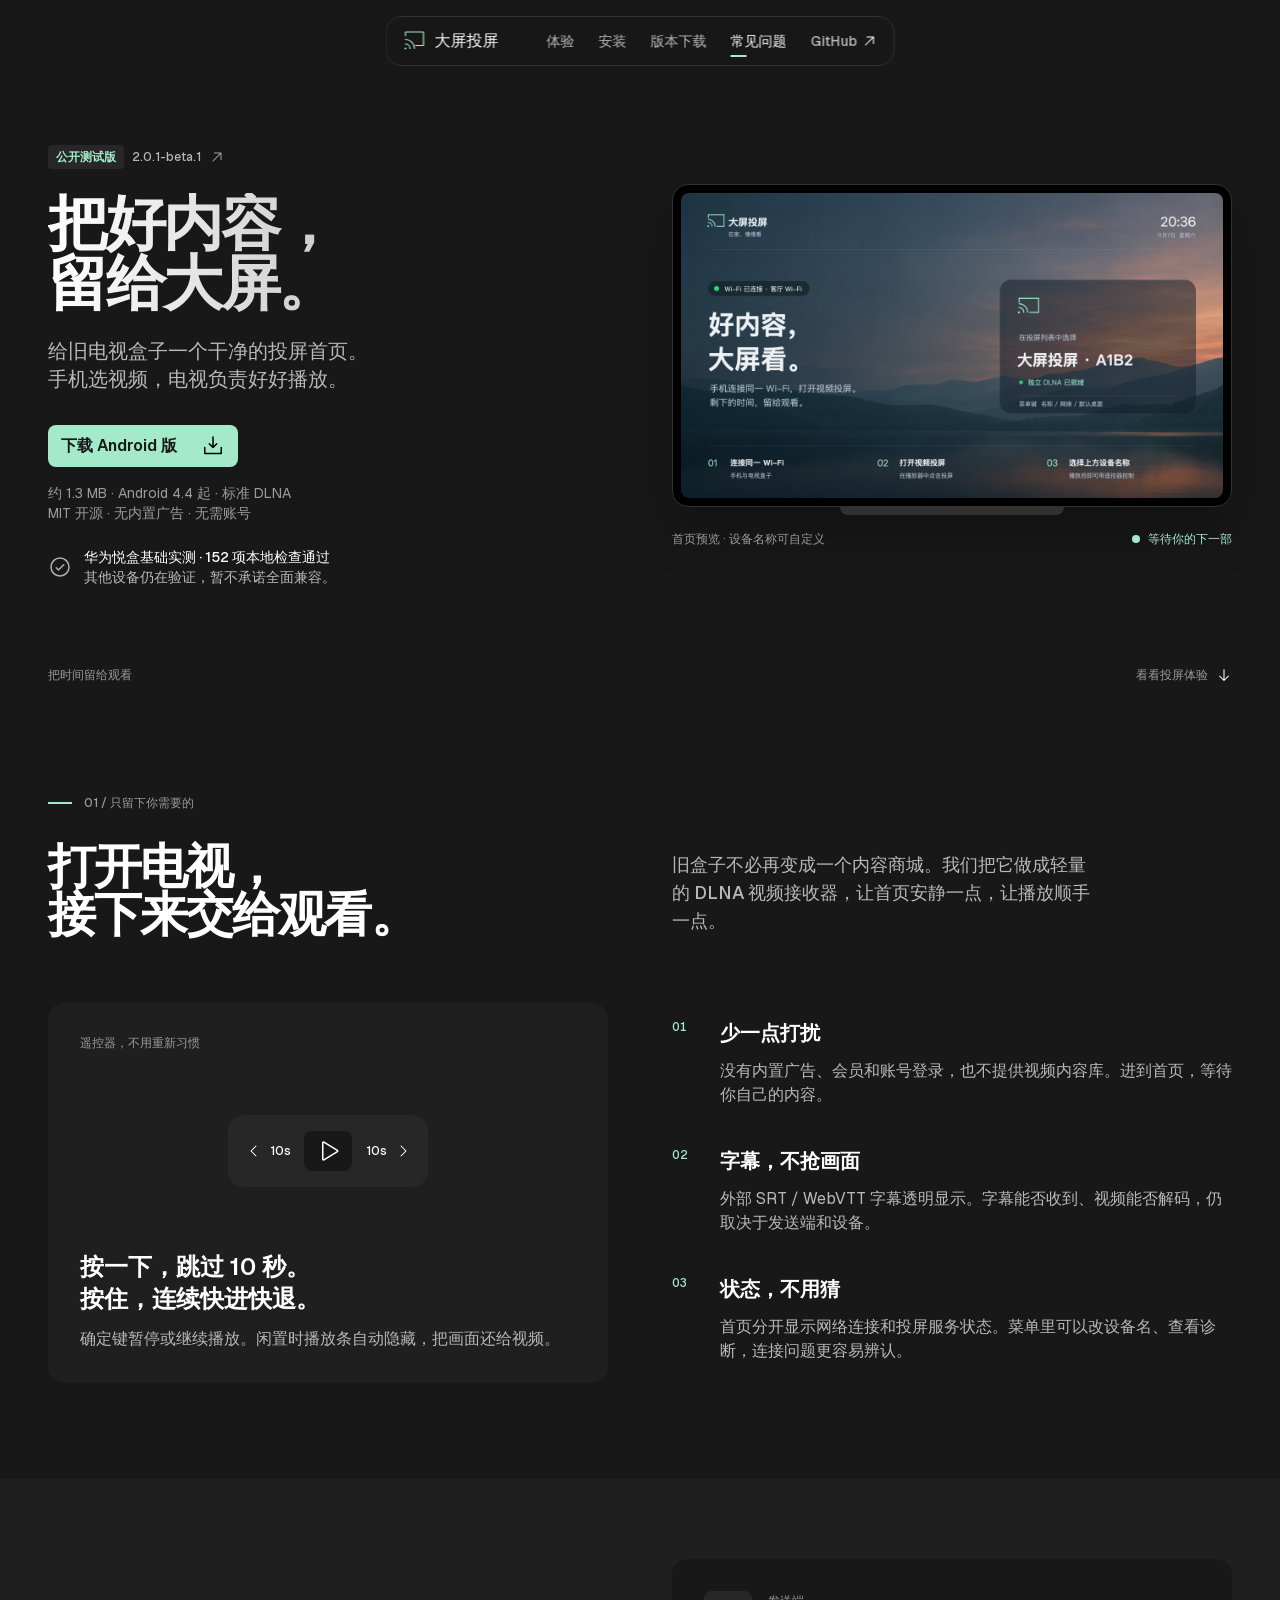
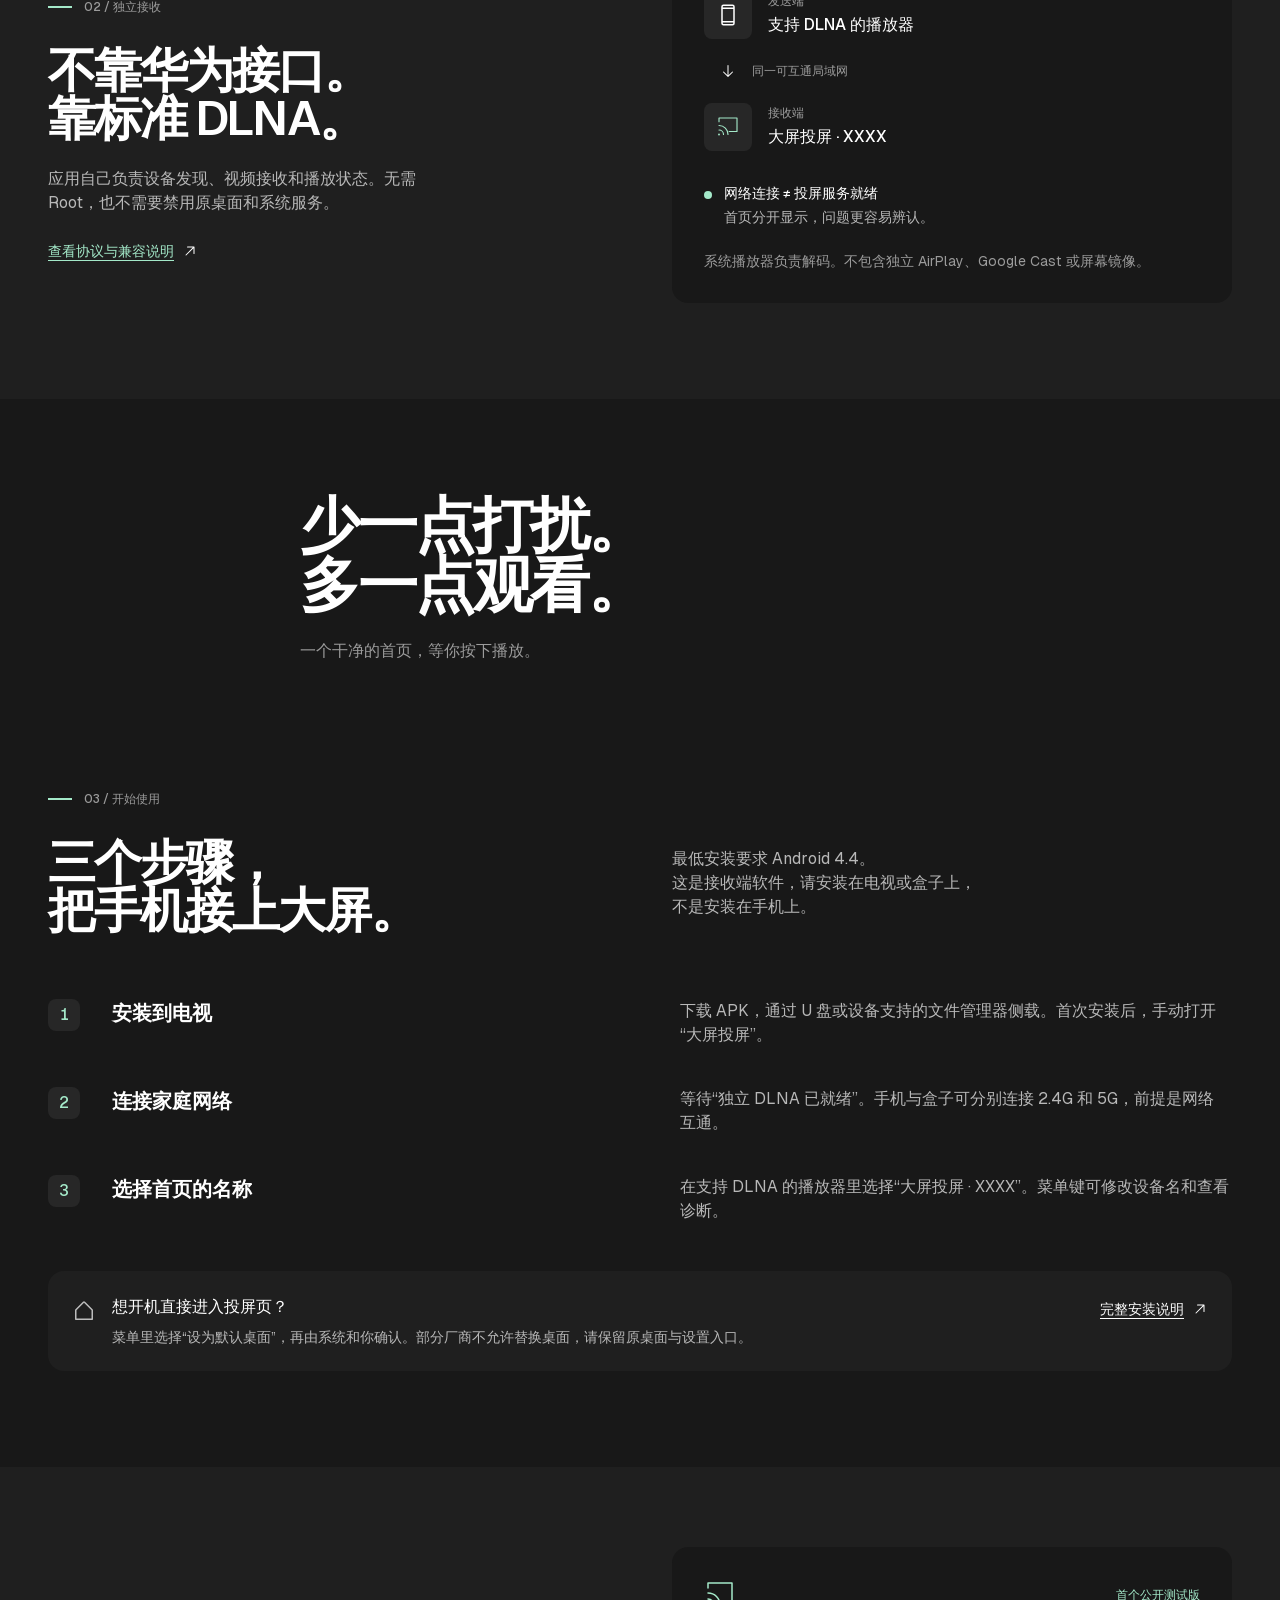
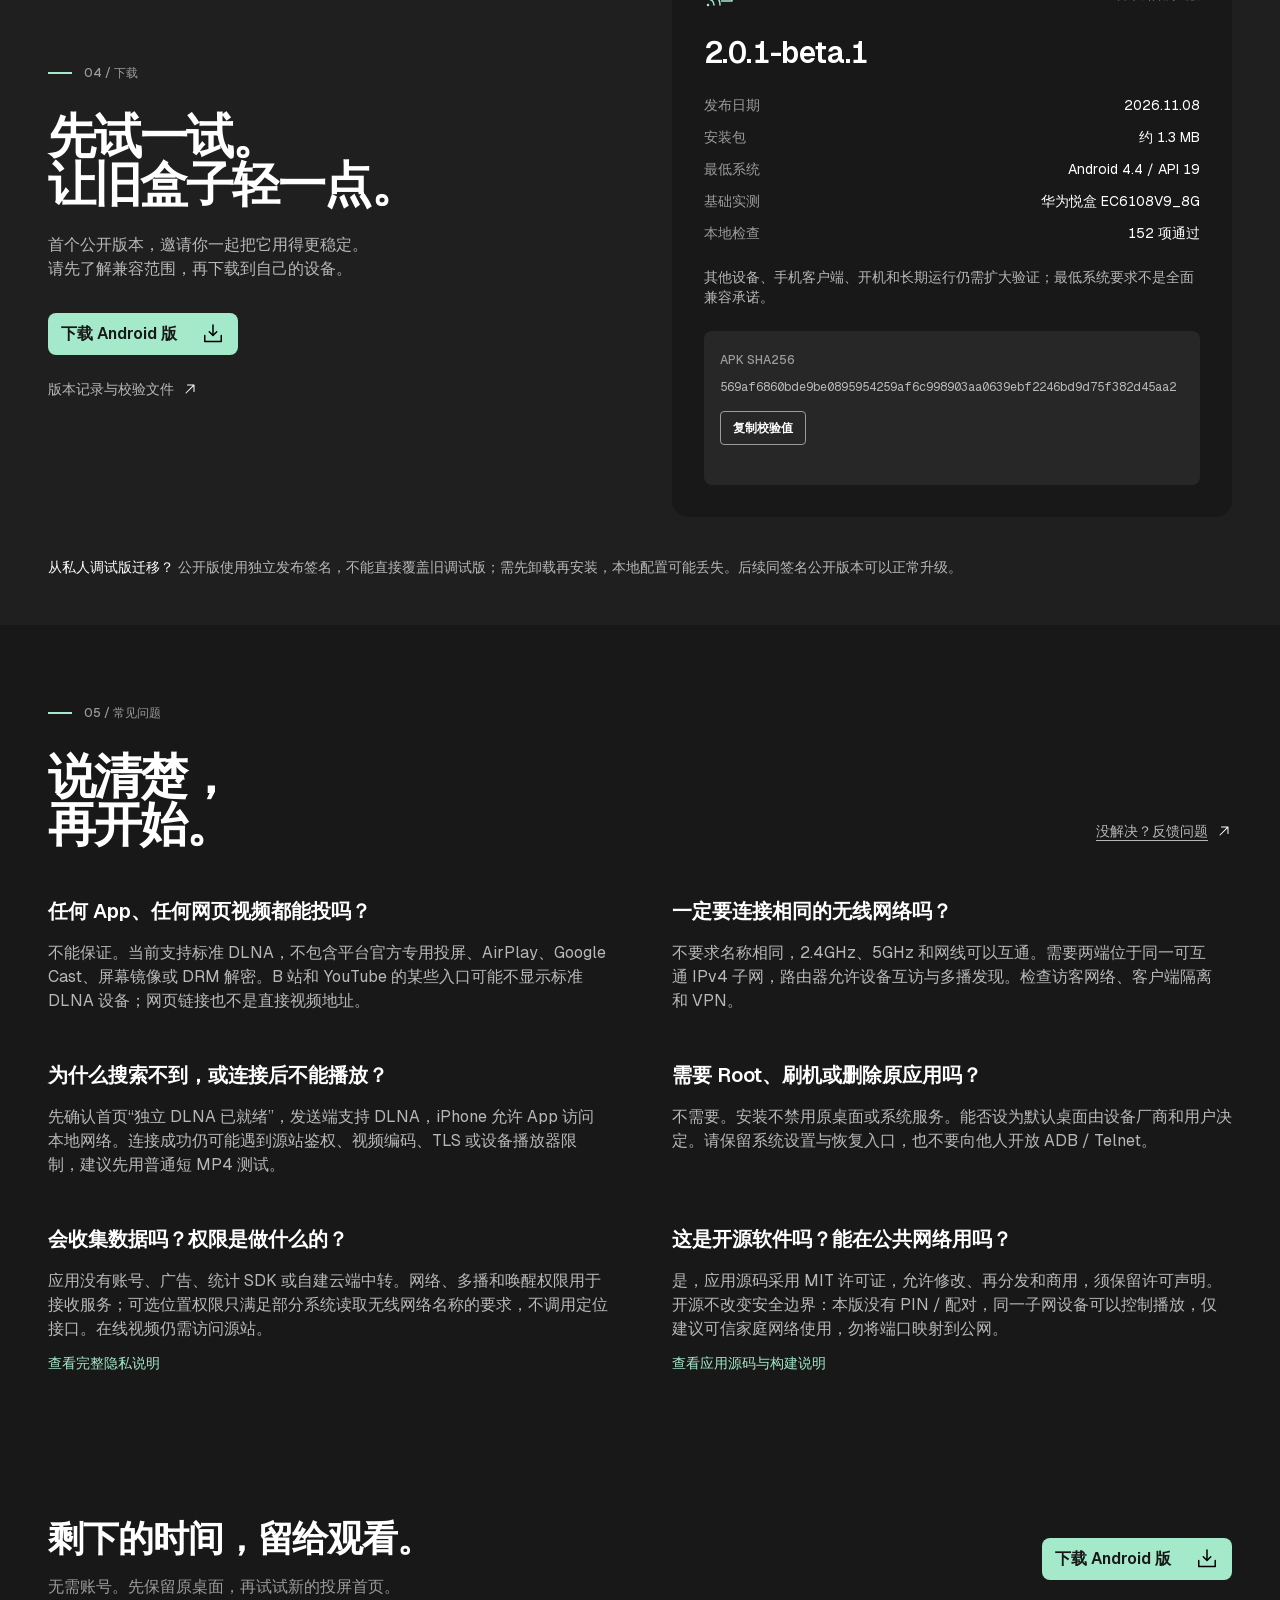
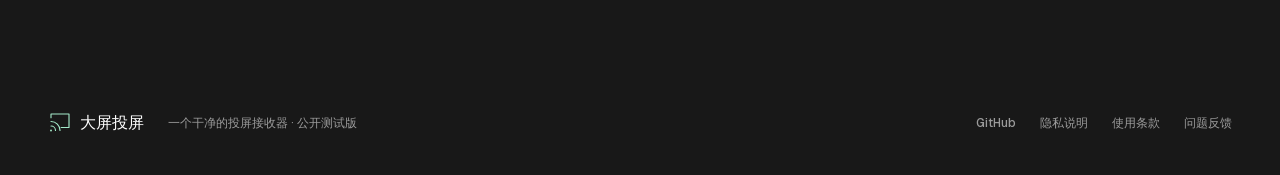
==== commit 259b0b04: "Open source standalone receiver under MIT" ====
--- a/docs/site/index.html
+++ b/docs/site/index.html
@@ -5,10 +5,10 @@
   <meta name="viewport" content="width=device-width, initial-scale=1">
   <meta name="theme-color" content="#181818">
   <title>大屏投屏 — 把时间留给观看</title>
-  <meta name="description" content="轻量 Android DLNA 视频接收器。无内置广告、会员或登录，支持遥控器控制与透明字幕。下载公开测试版，了解安装步骤和兼容边界。">
+  <meta name="description" content="MIT 开源的轻量 Android DLNA 视频接收器。无内置广告、会员或登录，支持遥控器控制与透明字幕。下载公开测试版，查看源码和兼容说明。">
   <link rel="canonical" href="https://tvbox-cast.kongdefei8813.chatgpt.site/">
   <meta property="og:title" content="大屏投屏 — 把时间留给观看">
-  <meta property="og:description" content="轻量、干净的 Android DLNA 接收器。首个公开测试版，现已可下载。">
+  <meta property="og:description" content="MIT 开源、轻量干净的 Android DLNA 接收器。公开测试版与源码，现已提供。">
   <meta property="og:type" content="website">
   <meta property="og:url" content="https://tvbox-cast.kongdefei8813.chatgpt.site/">
   <meta property="og:image" content="https://tvbox-cast.kongdefei8813.chatgpt.site/assets/landscape.png">
@@ -40,7 +40,7 @@
           <h1 class="heading-1">把好内容，<br>留给大屏。</h1>
           <p class="hero-description title-1">给旧电视盒子一个干净的投屏首页。<br>手机选视频，电视负责好好播放。</p>
           <div class="hero-actions"><a class="button primary button-md" href="https://github.com/KDF5000/tvbox-cast/releases/download/v2.0.1-beta.1/tvbox-cast-2.0.1-beta.1.apk">下载 Android 版 <img class="icon" src="assets/download-simple.svg" width="24" height="24" alt=""></a></div>
-          <p class="hero-note caption-2">约 1.3 MB · Android 4.4 起 · 标准 DLNA<br>无内置广告，无需账号，不替换系统。</p>
+          <p class="hero-note caption-2">约 1.3 MB · Android 4.4 起 · 标准 DLNA<br>MIT 开源 · 无内置广告 · 无需账号</p>
           <p class="hero-proof caption-2"><img class="icon" src="assets/check-circle.svg" width="24" height="24" alt=""><span><strong>华为悦盒基础实测 · 152 项本地检查通过</strong><br>其他设备仍在验证，暂不承诺全面兼容。</span></p>
         </div>
         <div class="hero-product">
@@ -124,7 +124,7 @@
         <article class="question reveal"><h3 class="heading-6">为什么搜索不到，或连接后不能播放？</h3><p class="body-3">先确认首页“独立 DLNA 已就绪”，发送端支持 DLNA，iPhone 允许 App 访问本地网络。连接成功仍可能遇到源站鉴权、视频编码、TLS 或设备播放器限制，建议先用普通短 MP4 测试。</p></article>
         <article class="question reveal"><h3 class="heading-6">需要 Root、刷机或删除原应用吗？</h3><p class="body-3">不需要。安装不禁用原桌面或系统服务。能否设为默认桌面由设备厂商和用户决定。请保留系统设置与恢复入口，也不要向他人开放 ADB / Telnet。</p></article>
         <article class="question reveal"><h3 class="heading-6">会收集数据吗？权限是做什么的？</h3><p class="body-3">应用没有账号、广告、统计 SDK 或自建云端中转。网络、多播和唤醒权限用于接收服务；可选位置权限只满足部分系统读取无线网络名称的要求，不调用定位接口。在线视频仍需访问源站。<br><a class="title-4" href="https://github.com/KDF5000/tvbox-cast/blob/main/docs/PRIVACY.md" target="_blank" rel="noopener noreferrer">查看完整隐私说明</a></p></article>
-        <article class="question reveal"><h3 class="heading-6">这是开源软件吗？能在公共网络用吗？</h3><p class="body-3">应用源码暂未开源，仓库提供 APK、文档和反馈，不代表授予再分发或商用授权。本版没有 PIN / 配对，同一子网设备可以控制播放，只建议可信家庭网络使用，勿将端口映射到公网。</p></article>
+        <article class="question reveal"><h3 class="heading-6">这是开源软件吗？能在公共网络用吗？</h3><p class="body-3">是，应用源码采用 MIT 许可证，允许修改、再分发和商用，须保留许可声明。开源不改变安全边界：本版没有 PIN / 配对，同一子网设备可以控制播放，仅建议可信家庭网络使用，勿将端口映射到公网。<br><a class="title-4" href="https://github.com/KDF5000/tvbox-cast/tree/main/cast-launcher" target="_blank" rel="noopener noreferrer">查看应用源码与构建说明</a></p></article>
       </div>
     </section>
     <section class="closing wrap reveal"><div><h2 class="heading-3">剩下的时间，留给观看。</h2><p class="body-3">无需账号。先保留原桌面，再试试新的投屏首页。</p></div><a class="button primary button-md" href="https://github.com/KDF5000/tvbox-cast/releases/download/v2.0.1-beta.1/tvbox-cast-2.0.1-beta.1.apk">下载 Android 版 <img class="icon" src="assets/download-simple.svg" width="24" height="24" alt=""></a></section>
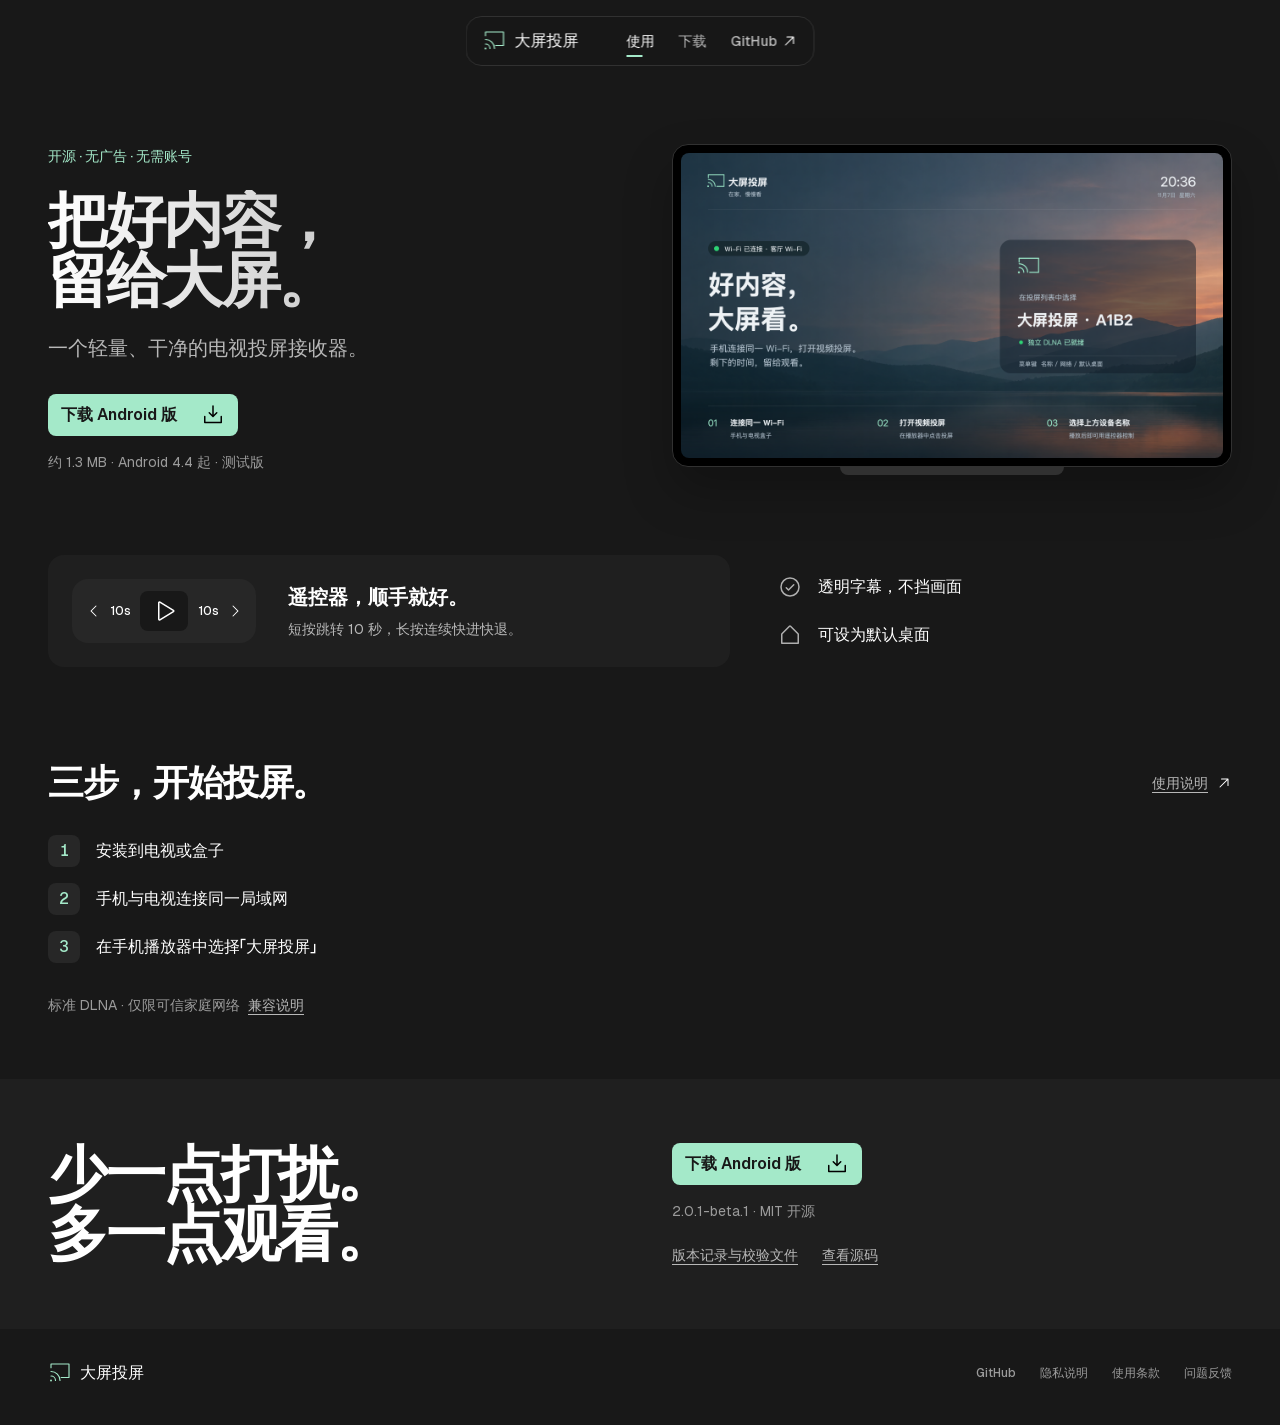
==== commit 983891af: "Simplify landing page copy and download flow" ====
--- a/docs/site/index.html
+++ b/docs/site/index.html
@@ -27,7 +27,7 @@
   <header class="nav">
     <a class="brand title-3" href="/" aria-label="大屏投屏首页" aria-current="page"><img src="assets/cast.svg" width="24" height="24" alt=""><span>大屏投屏</span></a>
     <nav class="nav-links title-4" id="main-navigation" aria-label="主要导航">
-      <a href="#experience">体验</a><a href="#install">安装</a><a href="#download">版本下载</a><a href="#faq">常见问题</a>
+      <a href="#install">使用</a><a href="#download">下载</a>
       <a class="nav-github" href="https://github.com/KDF5000/tvbox-cast" target="_blank" rel="noopener noreferrer">GitHub <img class="icon icon-sm" src="assets/arrow-up-right.svg" width="16" height="16" alt=""></a>
     </nav>
     <button class="menu-toggle" type="button" aria-controls="main-navigation" aria-expanded="false" aria-label="打开导航菜单"><span aria-hidden="true"></span><span aria-hidden="true"></span></button>
@@ -36,99 +36,52 @@
     <section class="hero">
       <div class="hero-inner wrap">
         <div class="hero-copy">
-          <a class="release-chip caption-4" href="https://github.com/KDF5000/tvbox-cast/releases/tag/v2.0.1-beta.1"><span class="beta-label caption-3">公开测试版</span><span>2.0.1-beta.1</span><img class="icon icon-sm" src="assets/arrow-up-right.svg" width="16" height="16" alt=""></a>
+          <p class="hero-label caption-1">开源 · 无广告 · 无需账号</p>
           <h1 class="heading-1">把好内容，<br>留给大屏。</h1>
-          <p class="hero-description title-1">给旧电视盒子一个干净的投屏首页。<br>手机选视频，电视负责好好播放。</p>
+          <p class="hero-description title-1">一个轻量、干净的电视投屏接收器。</p>
           <div class="hero-actions"><a class="button primary button-md" href="https://github.com/KDF5000/tvbox-cast/releases/download/v2.0.1-beta.1/tvbox-cast-2.0.1-beta.1.apk">下载 Android 版 <img class="icon" src="assets/download-simple.svg" width="24" height="24" alt=""></a></div>
-          <p class="hero-note caption-2">约 1.3 MB · Android 4.4 起 · 标准 DLNA<br>MIT 开源 · 无内置广告 · 无需账号</p>
-          <p class="hero-proof caption-2"><img class="icon" src="assets/check-circle.svg" width="24" height="24" alt=""><span><strong>华为悦盒基础实测 · 152 项本地检查通过</strong><br>其他设备仍在验证，暂不承诺全面兼容。</span></p>
+          <p class="hero-note caption-2">约 1.3 MB · Android 4.4 起 · 测试版</p>
         </div>
         <div class="hero-product">
           <div class="tv-shell"><img src="assets/standby-preview.png" width="1280" height="720" fetchpriority="high" alt="大屏投屏首页示意：山湖背景、网络状态、设备名称和独立 DLNA 接收状态"></div>
           <div class="tv-base" aria-hidden="true"></div>
-          <div class="product-caption caption-5"><span>首页预览 · 设备名称可自定义</span><span class="ready-label"><span class="dot" aria-hidden="true"></span>等待你的下一部</span></div>
-        </div>
-      </div>
-      <div class="hero-footer wrap caption-4"><span>把时间留给观看</span><a href="#experience">看看投屏体验 <img class="icon icon-sm" src="assets/arrow-down.svg" width="16" height="16" alt=""></a></div>
-    </section>
-
-    <section class="intro wrap" id="experience">
-      <div class="section-marker caption-4 reveal">01 / 只留下你需要的</div>
-      <div class="intro-grid reveal"><h2 class="heading-2">打开电视，<br>接下来交给观看。</h2><p class="title-2">旧盒子不必再变成一个内容商城。我们把它做成轻量的 DLNA 视频接收器，让首页安静一点，让播放顺手一点。</p></div>
-      <div class="benefits">
-        <article class="benefit-visual reveal">
-          <p class="caption-4">遥控器，不用重新习惯</p>
-          <div class="remote" role="img" aria-label="左右键快退与快进 10 秒，确定键暂停或继续播放">
-            <span class="remote-key caption-4"><img class="icon icon-sm" src="assets/caret-left.svg" width="16" height="16" alt="">10s</span><span class="remote-key remote-key-center"><img class="icon" src="assets/play.svg" width="24" height="24" alt=""></span><span class="remote-key caption-4">10s<img class="icon icon-sm" src="assets/caret-right.svg" width="16" height="16" alt=""></span>
-          </div>
-          <h3 class="heading-5">按一下，跳过 10 秒。<br>按住，连续快进快退。</h3>
-          <p class="body-3">确定键暂停或继续播放。闲置时播放条自动隐藏，把画面还给视频。</p>
-        </article>
-        <div class="benefit-list">
-          <article class="reveal"><span class="number caption-4">01</span><div><h3 class="heading-6">少一点打扰</h3><p class="body-3">没有内置广告、会员和账号登录，也不提供视频内容库。进到首页，等待你自己的内容。</p></div></article>
-          <article class="reveal"><span class="number caption-4">02</span><div><h3 class="heading-6">字幕，不抢画面</h3><p class="body-3">外部 SRT / WebVTT 字幕透明显示。字幕能否收到、视频能否解码，仍取决于发送端和设备。</p></div></article>
-          <article class="reveal"><span class="number caption-4">03</span><div><h3 class="heading-6">状态，不用猜</h3><p class="body-3">首页分开显示网络连接和投屏服务状态。菜单里可以改设备名、查看诊断，连接问题更容易辨认。</p></div></article>
         </div>
       </div>
     </section>
 
-    <section class="receiver-section">
-      <div class="wrap receiver-grid">
-        <div class="receiver-copy reveal"><div class="section-marker caption-4">02 / 独立接收</div><h2 class="heading-2">不靠华为接口。<br>靠标准 DLNA。</h2><p class="body-3">应用自己负责设备发现、视频接收和播放状态。无需 Root，也不需要禁用原桌面和系统服务。</p><a class="text-link mint title-4" href="https://github.com/KDF5000/tvbox-cast/blob/main/docs/FAQ.md" target="_blank" rel="noopener noreferrer">查看协议与兼容说明 <img class="icon icon-sm" src="assets/arrow-up-right.svg" width="16" height="16" alt=""></a></div>
-        <aside class="signal-panel reveal" aria-label="独立投屏流程与边界">
-          <div class="signal-node"><span class="node-icon"><img class="icon" src="assets/device-mobile.svg" width="24" height="24" alt=""></span><div><small class="caption-4">发送端</small><strong class="title-3">支持 DLNA 的播放器</strong></div></div>
-          <div class="signal-connector caption-4"><img class="icon icon-sm" src="assets/arrow-down.svg" width="16" height="16" alt=""><span>同一可互通局域网</span></div>
-          <div class="signal-node"><span class="node-icon"><img src="assets/cast.svg" width="24" height="24" alt=""></span><div><small class="caption-4">接收端</small><strong class="title-3">大屏投屏 · XXXX</strong></div></div>
-          <div class="signal-fact"><span class="dot" aria-hidden="true"></span><p class="body-6"><strong class="title-4">网络连接 ≠ 投屏服务就绪</strong>首页分开显示，问题更容易辨认。</p></div>
-          <p class="signal-note caption-2">系统播放器负责解码。不包含独立 AirPlay、Google Cast 或屏幕镜像。</p>
-        </aside>
-      </div>
-    </section>
-
-    <section class="tagline wrap" aria-labelledby="tagline-heading">
-      <div class="tagline-inner">
-        <h2 class="heading-1" id="tagline-heading"><span class="tagline-line"><span class="tagline-word">少一点</span><span class="tagline-word">打扰。</span></span><span class="tagline-line"><span class="tagline-word">多一点</span><span class="tagline-word">观看。</span></span></h2>
-        <p class="body-3">一个干净的首页，等你按下播放。</p>
+    <section class="intro wrap" id="experience">
+      <div class="benefits">
+        <article class="benefit-visual reveal">
+          <div class="remote" role="img" aria-label="左右键快退与快进 10 秒，确定键暂停或继续播放">
+            <span class="remote-key caption-4"><img class="icon icon-sm" src="assets/caret-left.svg" width="16" height="16" alt="">10s</span><span class="remote-key remote-key-center"><img class="icon" src="assets/play.svg" width="24" height="24" alt=""></span><span class="remote-key caption-4">10s<img class="icon icon-sm" src="assets/caret-right.svg" width="16" height="16" alt=""></span>
+          </div>
+          <div><h2 class="heading-6">遥控器，顺手就好。</h2><p class="body-6">短按跳转 10 秒，长按连续快进快退。</p></div>
+        </article>
+        <div class="benefit-list">
+          <article class="reveal"><img class="icon" src="assets/check-circle.svg" width="24" height="24" alt=""><div><h3 class="title-3">透明字幕，不挡画面</h3></div></article>
+          <article class="reveal"><img class="icon" src="assets/house-simple.svg" width="24" height="24" alt=""><div><h3 class="title-3">可设为默认桌面</h3></div></article>
+        </div>
       </div>
     </section>
 
     <section class="install wrap" id="install">
-      <div class="section-marker caption-4 reveal">03 / 开始使用</div>
-      <div class="install-heading reveal"><h2 class="heading-2">三个步骤，<br>把手机接上大屏。</h2><p class="body-3">最低安装要求 Android 4.4。<br>这是接收端软件，请安装在电视或盒子上，<br>不是安装在手机上。</p></div>
+      <div class="install-heading reveal"><h2 class="heading-3">三步，开始投屏。</h2><a class="text-link title-4" href="https://github.com/KDF5000/tvbox-cast/blob/main/docs/INSTALL.md" target="_blank" rel="noopener noreferrer">使用说明 <img class="icon icon-sm" src="assets/arrow-up-right.svg" width="16" height="16" alt=""></a></div>
       <ol class="steps">
-        <li class="reveal"><span class="step-index title-3">1</span><h3 class="heading-6">安装到电视</h3><p class="body-3">下载 APK，通过 U 盘或设备支持的文件管理器侧载。首次安装后，手动打开“大屏投屏”。</p></li>
-        <li class="reveal"><span class="step-index title-3">2</span><h3 class="heading-6">连接家庭网络</h3><p class="body-3">等待“独立 DLNA 已就绪”。手机与盒子可分别连接 2.4G 和 5G，前提是网络互通。</p></li>
-        <li class="reveal"><span class="step-index title-3">3</span><h3 class="heading-6">选择首页的名称</h3><p class="body-3">在支持 DLNA 的播放器里选择“大屏投屏 · XXXX”。菜单键可修改设备名和查看诊断。</p></li>
+        <li class="reveal"><span class="step-index title-3">1</span><h3 class="title-3">安装到电视或盒子</h3></li>
+        <li class="reveal"><span class="step-index title-3">2</span><h3 class="title-3">手机与电视连接同一局域网</h3></li>
+        <li class="reveal"><span class="step-index title-3">3</span><h3 class="title-3">在手机播放器中选择「大屏投屏」</h3></li>
       </ol>
-      <aside class="home-note reveal"><img class="icon" src="assets/house-simple.svg" width="24" height="24" alt=""><div><strong class="title-3">想开机直接进入投屏页？</strong><p class="body-6">菜单里选择“设为默认桌面”，再由系统和你确认。部分厂商不允许替换桌面，请保留原桌面与设置入口。</p></div><a class="text-link title-4" href="https://github.com/KDF5000/tvbox-cast/blob/main/docs/INSTALL.md" target="_blank" rel="noopener noreferrer">完整安装说明 <img class="icon icon-sm" src="assets/arrow-up-right.svg" width="16" height="16" alt=""></a></aside>
+      <p class="compatibility-note caption-2 reveal">标准 DLNA · 仅限可信家庭网络<a class="text-link" href="https://github.com/KDF5000/tvbox-cast/blob/main/docs/FAQ.md" target="_blank" rel="noopener noreferrer">兼容说明</a></p>
     </section>
 
-    <section class="download-section" id="download">
+    <section class="download-section tagline" id="download" aria-labelledby="tagline-heading">
       <div class="wrap download-grid">
-        <div class="reveal"><div class="section-marker caption-4">04 / 下载</div><h2 class="heading-2">先试一试。<br>让旧盒子轻一点。</h2><p class="download-description body-3">首个公开版本，邀请你一起把它用得更稳定。<br>请先了解兼容范围，再下载到自己的设备。</p><a class="button primary button-md" id="apk-download" href="https://github.com/KDF5000/tvbox-cast/releases/download/v2.0.1-beta.1/tvbox-cast-2.0.1-beta.1.apk">下载 Android 版 <img class="icon" src="assets/download-simple.svg" width="24" height="24" alt=""></a><a class="release-link title-4" href="https://github.com/KDF5000/tvbox-cast/releases/tag/v2.0.1-beta.1" target="_blank" rel="noopener noreferrer">版本记录与校验文件 <img class="icon icon-sm" src="assets/arrow-up-right.svg" width="16" height="16" alt=""></a></div>
-        <aside class="release-card reveal" aria-label="当前测试版信息">
-          <div class="release-card-top"><img src="assets/cast.svg" width="32" height="32" alt=""><span class="caption-4">首个公开测试版</span></div>
-          <h3 class="heading-4">2.0.1-beta.1</h3><dl class="body-6"><div><dt>发布日期</dt><dd>2026.11.08</dd></div><div><dt>安装包</dt><dd>约 1.3 MB</dd></div><div><dt>最低系统</dt><dd>Android 4.4 / API 19</dd></div><div><dt>基础实测</dt><dd>华为悦盒 EC6108V9_8G</dd></div><div><dt>本地检查</dt><dd>152 项通过</dd></div></dl>
-          <p class="beta-notice body-6">其他设备、手机客户端、开机和长期运行仍需扩大验证；最低系统要求不是全面兼容承诺。</p>
-          <div class="checksum"><span class="caption-4">APK SHA256</span><code class="caption-5" id="checksum-value">569af6860bde9be0895954259af6c998903aa0639ebf2246bd9d75f382d45aa2</code><button class="button-xsm" id="copy-checksum" type="button">复制校验值</button><span class="caption-5" id="copy-status" role="status" aria-live="polite"></span></div>
-        </aside>
+        <h2 class="heading-1" id="tagline-heading"><span class="tagline-line"><span class="tagline-word">少一点</span><span class="tagline-word">打扰。</span></span><span class="tagline-line"><span class="tagline-word">多一点</span><span class="tagline-word">观看。</span></span></h2>
+        <div class="download-actions reveal"><a class="button primary button-md" id="apk-download" href="https://github.com/KDF5000/tvbox-cast/releases/download/v2.0.1-beta.1/tvbox-cast-2.0.1-beta.1.apk">下载 Android 版 <img class="icon" src="assets/download-simple.svg" width="24" height="24" alt=""></a><p class="caption-2">2.0.1-beta.1 · MIT 开源</p><div class="download-links title-4"><a class="text-link" href="https://github.com/KDF5000/tvbox-cast/releases/tag/v2.0.1-beta.1" target="_blank" rel="noopener noreferrer">版本记录与校验文件</a><a class="text-link" href="https://github.com/KDF5000/tvbox-cast/tree/main/cast-launcher" target="_blank" rel="noopener noreferrer">查看源码</a></div></div>
       </div>
-      <p class="wrap upgrade-note body-6 reveal"><strong>从私人调试版迁移？</strong> 公开版使用独立发布签名，不能直接覆盖旧调试版；需先卸载再安装，本地配置可能丢失。后续同签名公开版本可以正常升级。</p>
     </section>
 
-    <section class="faq wrap" id="faq">
-      <div class="faq-heading reveal"><div><div class="section-marker caption-4">05 / 常见问题</div><h2 class="heading-2">说清楚，<br>再开始。</h2></div><a class="text-link title-4" href="https://github.com/KDF5000/tvbox-cast/issues/new/choose" target="_blank" rel="noopener noreferrer">没解决？反馈问题 <img class="icon icon-sm" src="assets/arrow-up-right.svg" width="16" height="16" alt=""></a></div>
-      <div class="questions">
-        <article class="question reveal"><h3 class="heading-6">任何 App、任何网页视频都能投吗？</h3><p class="body-3">不能保证。当前支持标准 DLNA，不包含平台官方专用投屏、AirPlay、Google Cast、屏幕镜像或 DRM 解密。B 站和 YouTube 的某些入口可能不显示标准 DLNA 设备；网页链接也不是直接视频地址。</p></article>
-        <article class="question reveal"><h3 class="heading-6">一定要连接相同的无线网络吗？</h3><p class="body-3">不要求名称相同，2.4GHz、5GHz 和网线可以互通。需要两端位于同一可互通 IPv4 子网，路由器允许设备互访与多播发现。检查访客网络、客户端隔离和 VPN。</p></article>
-        <article class="question reveal"><h3 class="heading-6">为什么搜索不到，或连接后不能播放？</h3><p class="body-3">先确认首页“独立 DLNA 已就绪”，发送端支持 DLNA，iPhone 允许 App 访问本地网络。连接成功仍可能遇到源站鉴权、视频编码、TLS 或设备播放器限制，建议先用普通短 MP4 测试。</p></article>
-        <article class="question reveal"><h3 class="heading-6">需要 Root、刷机或删除原应用吗？</h3><p class="body-3">不需要。安装不禁用原桌面或系统服务。能否设为默认桌面由设备厂商和用户决定。请保留系统设置与恢复入口，也不要向他人开放 ADB / Telnet。</p></article>
-        <article class="question reveal"><h3 class="heading-6">会收集数据吗？权限是做什么的？</h3><p class="body-3">应用没有账号、广告、统计 SDK 或自建云端中转。网络、多播和唤醒权限用于接收服务；可选位置权限只满足部分系统读取无线网络名称的要求，不调用定位接口。在线视频仍需访问源站。<br><a class="title-4" href="https://github.com/KDF5000/tvbox-cast/blob/main/docs/PRIVACY.md" target="_blank" rel="noopener noreferrer">查看完整隐私说明</a></p></article>
-        <article class="question reveal"><h3 class="heading-6">这是开源软件吗？能在公共网络用吗？</h3><p class="body-3">是，应用源码采用 MIT 许可证，允许修改、再分发和商用，须保留许可声明。开源不改变安全边界：本版没有 PIN / 配对，同一子网设备可以控制播放，仅建议可信家庭网络使用，勿将端口映射到公网。<br><a class="title-4" href="https://github.com/KDF5000/tvbox-cast/tree/main/cast-launcher" target="_blank" rel="noopener noreferrer">查看应用源码与构建说明</a></p></article>
-      </div>
-    </section>
-    <section class="closing wrap reveal"><div><h2 class="heading-3">剩下的时间，留给观看。</h2><p class="body-3">无需账号。先保留原桌面，再试试新的投屏首页。</p></div><a class="button primary button-md" href="https://github.com/KDF5000/tvbox-cast/releases/download/v2.0.1-beta.1/tvbox-cast-2.0.1-beta.1.apk">下载 Android 版 <img class="icon" src="assets/download-simple.svg" width="24" height="24" alt=""></a></section>
   </main>
-  <footer class="footer wrap caption-4"><a class="brand title-3" href="/"><img src="assets/cast.svg" width="24" height="24" alt=""><span>大屏投屏</span></a><p class="caption-5">一个干净的投屏接收器 · 公开测试版</p><div><a href="https://github.com/KDF5000/tvbox-cast" target="_blank" rel="noopener noreferrer">GitHub</a><a href="https://github.com/KDF5000/tvbox-cast/blob/main/docs/PRIVACY.md" target="_blank" rel="noopener noreferrer">隐私说明</a><a href="/terms.html">使用条款</a><a href="https://github.com/KDF5000/tvbox-cast/issues" target="_blank" rel="noopener noreferrer">问题反馈</a></div></footer>
+  <footer class="footer wrap caption-4"><a class="brand title-3" href="/"><img src="assets/cast.svg" width="24" height="24" alt=""><span>大屏投屏</span></a><div><a href="https://github.com/KDF5000/tvbox-cast" target="_blank" rel="noopener noreferrer">GitHub</a><a href="https://github.com/KDF5000/tvbox-cast/blob/main/docs/PRIVACY.md" target="_blank" rel="noopener noreferrer">隐私说明</a><a href="/terms.html">使用条款</a><a href="https://github.com/KDF5000/tvbox-cast/issues" target="_blank" rel="noopener noreferrer">问题反馈</a></div></footer>
 </body>
 </html>
--- a/docs/site/style.css
+++ b/docs/site/style.css
@@ -76,9 +76,7 @@
 .menu-toggle:hover{background:var(--raised)}
 .hero{position:relative;padding-top:var(--s-96);overflow:hidden}
 .hero-inner{display:grid;grid-template-columns:1fr 1fr;gap:var(--s-64);align-items:center;padding-top:var(--s-48);padding-bottom:var(--s-80)}
-.release-chip{display:inline-flex;gap:var(--s-8);align-items:center;color:var(--muted)}
-.beta-label{display:inline-block;padding:var(--s-4) var(--s-8);border-radius:4px;background:var(--raised);color:var(--accent)}
-.release-chip .icon{opacity:.6}
+.hero-label{color:var(--accent)}
 .hero h1{max-width:680px;margin-top:var(--s-24);margin-bottom:var(--s-24);background:linear-gradient(90deg,#fff,#9b9b9b);background-clip:text;-webkit-background-clip:text;color:transparent}
 .hero-description{max-width:680px;color:var(--muted)}
 .hero-actions{margin-top:var(--s-32);margin-bottom:var(--s-16)}
@@ -89,101 +87,39 @@
 .primary .icon{filter:none}
 .secondary{background:var(--raised);color:var(--text);border-color:var(--line)}
 .hero-note{color:var(--quiet)}
-.hero-proof{display:flex;align-items:center;gap:var(--s-12);margin-top:var(--s-24);color:var(--muted);max-width:400px}
-.hero-proof .icon{opacity:.65}
-.hero-proof strong{color:var(--text);font-weight:500}
 .hero-product{min-width:0}
 .tv-shell{background:#000;border:1px solid var(--line);padding:var(--s-8);border-radius:16px;box-shadow:0 24px 48px rgb(0 0 0 / .25)}
 .tv-shell img{width:100%;border-radius:8px}
 .tv-base{width:40%;height:var(--s-8);background:var(--line);border-radius:0 0 8px 8px;margin:0 auto}
-.product-caption{display:flex;justify-content:space-between;gap:var(--s-16);align-items:center;margin-top:var(--s-16);color:var(--quiet)}
-.ready-label{display:flex;gap:var(--s-8);align-items:center;white-space:nowrap;color:var(--accent)}
-.dot{display:block;width:var(--s-8);height:var(--s-8);background:var(--accent);border-radius:9999px;flex:none}
-.hero-footer{display:flex;justify-content:space-between;gap:var(--s-24);padding-bottom:var(--s-32);color:var(--quiet)}
-.hero-footer a{display:flex;gap:var(--s-8);align-items:center}
-.section-marker{display:flex;align-items:center;gap:var(--s-12);color:var(--quiet);margin-bottom:var(--s-32)}
-.section-marker::before{content:"";width:var(--s-24);height:var(--s-2);background:var(--accent)}
-.intro{padding-top:var(--s-80);padding-bottom:var(--s-96)}
-.intro-grid{display:grid;grid-template-columns:1fr 1fr;gap:var(--s-64);align-items:start}
-.intro-grid>p{color:var(--muted);max-width:440px;padding-top:var(--s-8)}
-.benefits{display:grid;grid-template-columns:1fr 1fr;gap:var(--s-64);margin-top:var(--s-64);align-items:start}
-.benefit-visual{background:var(--surface);border-radius:16px;padding:var(--s-32);align-self:start;position:relative;overflow:hidden}
-.benefit-visual>p{color:var(--quiet);margin-bottom:var(--s-64)}
-.remote{display:flex;gap:var(--s-12);align-items:center;justify-content:center;margin-block:var(--s-16);padding:var(--s-16);background:var(--raised);border-radius:16px;width:max-content;max-width:100%;margin-inline:auto}
+.intro{padding-bottom:var(--s-64)}
+.benefits{display:grid;grid-template-columns:1.5fr 1fr;gap:var(--s-48);align-items:center}
+.benefit-visual{display:flex;align-items:center;gap:var(--s-32);background:var(--surface);border-radius:16px;padding:var(--s-24)}
+.remote{display:flex;gap:var(--s-8);align-items:center;justify-content:center;padding:var(--s-12);background:var(--raised);border-radius:16px;width:max-content;max-width:100%;flex:none}
 .remote-key{display:flex;align-items:center;justify-content:center;gap:var(--s-8);min-height:var(--s-40);min-width:var(--s-48);color:var(--text)}
 .remote-key-center{background:var(--base);width:var(--s-48);border-radius:8px}
-.benefit-visual h3{margin-top:var(--s-64);margin-bottom:var(--s-12)}
-.benefit-visual>p:last-child{color:var(--muted);margin:0}
-.benefit-list{display:grid;gap:var(--s-40);padding-top:var(--s-16)}
-.benefit-list article{display:grid;grid-template-columns:var(--s-32) 1fr;gap:var(--s-16)}
-.number{color:var(--accent);font-variant-numeric:tabular-nums}
-.benefit-list h3{margin-bottom:var(--s-12)}
-.benefit-list p{color:var(--muted)}
-.receiver-section{background:var(--surface);padding-top:var(--s-80);padding-bottom:var(--s-96)}
-.receiver-grid{display:grid;grid-template-columns:1fr 1fr;gap:var(--s-64);align-items:center}
-.receiver-copy>p{color:var(--muted);margin-top:var(--s-24);margin-bottom:var(--s-24);max-width:400px}
+.benefit-visual p{color:var(--muted);margin-top:var(--s-8)}
+.benefit-list{display:grid;gap:var(--s-24)}
+.benefit-list article{display:flex;align-items:center;gap:var(--s-16)}
+.benefit-list .icon{opacity:.65}
 .text-link{display:inline-flex;align-items:center;gap:var(--s-8);text-decoration:underline;text-underline-offset:var(--s-4)}
-.signal-panel{background:var(--base);border-radius:16px;padding:var(--s-32)}
-.signal-node{display:flex;align-items:center;gap:var(--s-16)}
-.node-icon{display:grid;place-items:center;background:var(--raised);border-radius:8px;width:var(--s-48);height:var(--s-48);flex:none}
-.signal-node small{display:block;color:var(--quiet);margin-bottom:var(--s-4)}
-.signal-node strong{display:block;font-weight:500}
-.signal-connector{display:flex;align-items:center;gap:var(--s-16);padding-left:var(--s-16);margin-block:var(--s-24);color:var(--quiet)}
-.signal-fact{display:flex;gap:var(--s-12);align-items:start;margin-top:var(--s-32)}
-.signal-fact .dot{margin-top:var(--s-8)}
-.signal-fact p{color:var(--muted)}
-.signal-fact strong{display:block;color:var(--text);font-weight:500;margin-bottom:var(--s-4)}
-.signal-note{color:var(--quiet);margin-top:var(--s-24)}
-.tagline{padding-top:var(--s-96);padding-bottom:var(--s-96)}
-.tagline-inner{max-width:680px;margin-inline:auto}
-.tagline h2{margin-bottom:var(--s-24)}
+.tagline h2{max-width:680px}
 .tagline-line{display:block}
 .tagline-word{opacity:1;transition:opacity 500ms var(--ease)}
 .js .tagline-word{opacity:.3}
 .js .tagline-word.is-active{opacity:1}
-.tagline p{color:var(--quiet)}
-.install{padding-top:var(--s-32);padding-bottom:var(--s-96)}
-.install-heading{display:grid;grid-template-columns:1fr 1fr;gap:var(--s-64);align-items:start}
-.install-heading>p{color:var(--muted);padding-top:var(--s-8)}
-.steps{padding:0;margin:var(--s-64) 0 var(--s-48);list-style:none;display:grid;grid-template-columns:1fr;gap:var(--s-40)}
-.steps li{display:grid;grid-template-columns:var(--s-48) 1fr 1fr;gap:var(--s-16);align-items:start}
+.install{padding-top:var(--s-32);padding-bottom:var(--s-64)}
+.install-heading{display:flex;gap:var(--s-24);align-items:center;justify-content:space-between}
+.install-heading a{color:var(--muted);flex:none}
+.steps{padding:0;margin:var(--s-32) 0;list-style:none;display:grid;gap:var(--s-16)}
+.steps li{display:flex;gap:var(--s-16);align-items:center}
 .step-index{width:var(--s-32);height:var(--s-32);display:grid;place-items:center;background:var(--raised);color:var(--accent);border-radius:8px;font-variant-numeric:tabular-nums}
-.steps p{color:var(--muted)}
-.home-note{display:flex;align-items:start;gap:var(--s-16);background:var(--surface);padding:var(--s-24);border-radius:16px}
-.home-note>.icon{margin-top:var(--s-4);opacity:.7}
-.home-note p{color:var(--muted);margin-top:var(--s-8);max-width:700px}
-.home-note>a{margin-left:auto;white-space:nowrap;margin-top:var(--s-4)}
-.download-section{background:var(--surface);padding-top:var(--s-80);padding-bottom:var(--s-48)}
+.step-index{flex:none}
+.compatibility-note{color:var(--quiet);max-width:none}
+.compatibility-note a{margin-left:var(--s-8);color:var(--muted)}
+.download-section{background:var(--surface);padding-top:var(--s-64);padding-bottom:var(--s-64)}
 .download-grid{display:grid;grid-template-columns:1fr 1fr;gap:var(--s-64);align-items:center}
-.download-description{color:var(--muted);margin-top:var(--s-24);margin-bottom:var(--s-32)}
-.release-link{display:flex;width:max-content;max-width:100%;gap:var(--s-8);align-items:center;color:var(--muted);margin-top:var(--s-24)}
-.release-card{background:var(--base);border-radius:16px;padding:var(--s-32)}
-.release-card-top{display:flex;align-items:center;justify-content:space-between;gap:var(--s-16)}
-.release-card-top img{width:var(--s-32);height:var(--s-32)}
-.release-card-top>span{color:var(--accent)}
-.release-card h3{margin-block:var(--s-24);font-variant-numeric:tabular-nums;overflow-wrap:anywhere}
-dl{margin:0;display:grid;gap:var(--s-12)}
-dl>div{display:grid;grid-template-columns:1fr 1.4fr;gap:var(--s-16)}
-dt{color:var(--quiet)}
-dd{margin:0;text-align:right;font-variant-numeric:tabular-nums;overflow-wrap:anywhere}
-.beta-notice{color:var(--muted);margin-top:var(--s-24)}
-.checksum{margin-top:var(--s-24);background:var(--raised);padding:var(--s-16);border-radius:8px}
-.checksum>span:first-child{color:var(--quiet)}
-.checksum code{font-family:"Geist Mono",monospace;color:var(--muted);overflow-wrap:anywhere;display:block;margin-top:var(--s-8);margin-bottom:var(--s-16)}
-.checksum button{border:1px solid var(--quiet);background:transparent;color:var(--text);border-radius:4px;padding:var(--s-8) var(--s-12);transition:opacity 300ms var(--ease),transform 500ms var(--ease)}
-.checksum button:hover{opacity:.75}
-#copy-status{display:block;color:var(--accent);min-height:var(--s-16);margin-top:var(--s-8)}
-.upgrade-note{margin-top:var(--s-40);color:var(--muted)}
-.upgrade-note strong{color:var(--text);font-weight:500}
-.faq{padding-top:var(--s-80);padding-bottom:var(--s-96)}
-.faq-heading{display:flex;gap:var(--s-48);align-items:end;justify-content:space-between;margin-bottom:var(--s-48)}
-.faq-heading a{color:var(--muted);margin-bottom:var(--s-8)}
-.questions{display:grid;grid-template-columns:1fr 1fr;column-gap:var(--s-64);row-gap:var(--s-48)}
-.question h3{margin-bottom:var(--s-16)}
-.question p{color:var(--muted)}
-.question p a{color:var(--accent);display:inline-flex;margin-top:var(--s-12)}
-.closing{padding:var(--s-48) 0 var(--s-80);display:flex;gap:var(--s-32);align-items:center;justify-content:space-between}
-.closing>div p{color:var(--quiet);margin-top:var(--s-16)}
+.download-actions>p{color:var(--quiet);margin-top:var(--s-16)}
+.download-links{display:flex;flex-wrap:wrap;gap:var(--s-24);margin-top:var(--s-24);color:var(--muted)}
 .footer{padding-top:var(--s-32);padding-bottom:var(--s-40);display:flex;align-items:center;gap:var(--s-24);color:var(--quiet)}
 .footer .brand{color:var(--text)}
 .footer>div{display:flex;gap:var(--s-24);margin-left:auto;flex-wrap:wrap}
@@ -202,16 +138,11 @@
 .error-page .button{margin-top:var(--s-32)}
 @media(max-width:1000px){
   .wrap{width:calc(100% - var(--s-64))}
-  .hero-inner,.intro-grid,.benefits,.receiver-grid,.install-heading,.download-grid{gap:var(--s-32)}
+  .hero-inner,.benefits,.download-grid{gap:var(--s-32)}
   .hero h1{font-size:48px;line-height:48px}
   .hero-description{font-size:18px;line-height:28px}
   .hero-inner{padding-top:var(--s-32);padding-bottom:var(--s-64)}
-  .product-caption{flex-wrap:wrap;gap:var(--s-8)}
-  .signal-panel,.release-card,.benefit-visual{padding:var(--s-24)}
-  .questions{column-gap:var(--s-32)}
-  .home-note{flex-wrap:wrap}
-  .home-note>div{flex:1;min-width:60%}
-  .home-note>a{margin-left:var(--s-40)}
+  .benefit-visual{flex-direction:column;align-items:start;gap:var(--s-24)}
   .footer{flex-wrap:wrap}
   .footer>div{margin-left:0}
 }
@@ -229,8 +160,6 @@
   .js .nav-links a{font-size:30px;line-height:36px;transform:translateY(24px);opacity:0;transition:transform 500ms var(--ease),opacity 300ms var(--ease)}
   .js .nav-links a:nth-child(2){transition-delay:60ms}
   .js .nav-links a:nth-child(3){transition-delay:120ms}
-  .js .nav-links a:nth-child(4){transition-delay:180ms}
-  .js .nav-links a:nth-child(5){transition-delay:240ms}
   .js .nav-github{display:flex}
   .js .nav-links.is-open{opacity:1;visibility:visible;pointer-events:auto}
   .js .nav-links.is-open a{transform:none;opacity:1}
@@ -239,41 +168,16 @@
   .hero-description{font-size:18px;line-height:28px}
   .hero-actions{margin-top:var(--s-24)}
   .hero-product{margin-top:var(--s-48)}
-  .hero-proof{margin-top:var(--s-16)}
-  .hero-footer{padding-bottom:var(--s-24)}
-  .hero-footer>span{display:none}
-  .product-caption{flex-wrap:nowrap}
-  .intro{padding-top:var(--s-48);padding-bottom:var(--s-64)}
-  .intro-grid,.benefits,.receiver-grid,.install-heading,.download-grid{display:block}
-  .intro-grid>p{margin-top:var(--s-24);padding-top:0}
-  .benefits{margin-top:var(--s-40)}
+  .intro{padding-top:var(--s-16);padding-bottom:var(--s-32)}
+  .benefits,.download-grid{display:block}
   .benefit-visual{padding:var(--s-24)}
-  .benefit-visual>p{margin-bottom:var(--s-40)}
-  .benefit-visual h3{margin-top:var(--s-40)}
-  .benefit-list{padding-top:var(--s-40);gap:var(--s-32)}
-  .receiver-section{padding-top:var(--s-48);padding-bottom:var(--s-64)}
-  .receiver-copy>p{max-width:none}
-  .signal-panel{margin-top:var(--s-40);padding:var(--s-24)}
-  .signal-node{gap:var(--s-12)}
-  .signal-node strong{font-size:14px;line-height:20px}
-  .tagline{padding-top:var(--s-80);padding-bottom:var(--s-80)}
-  .install{padding-top:var(--s-16);padding-bottom:var(--s-64)}
-  .install-heading>p{padding:0;margin-top:var(--s-24)}
-  .steps{margin-top:var(--s-40);margin-bottom:var(--s-32);gap:var(--s-32)}
-  .steps li{grid-template-columns:var(--s-32) 1fr;column-gap:var(--s-16);row-gap:var(--s-12)}
-  .steps p{grid-column:2}
-  .home-note{padding:var(--s-24);gap:var(--s-12)}
-  .home-note>a{margin-left:var(--s-32);white-space:normal}
-  .download-section{padding-top:var(--s-48);padding-bottom:var(--s-40)}
-  .release-card{margin-top:var(--s-40);padding:var(--s-24)}
-  .release-card h3{font-size:24px;line-height:32px}
-  .checksum{padding:var(--s-16)}
-  .faq{padding-top:var(--s-48);padding-bottom:var(--s-48)}
-  .faq-heading{display:block;margin-bottom:var(--s-40)}
-  .faq-heading a{margin-top:var(--s-24);margin-bottom:0}
-  .questions{grid-template-columns:1fr;gap:var(--s-32)}
-  .closing{display:block;padding-top:var(--s-32);padding-bottom:var(--s-64)}
-  .closing .button{margin-top:var(--s-32)}
+  .benefit-list{padding-top:var(--s-24);gap:var(--s-16)}
+  .install{padding-top:var(--s-32);padding-bottom:var(--s-48)}
+  .install-heading{align-items:start;flex-direction:column;gap:var(--s-16)}
+  .steps{margin-top:var(--s-24);margin-bottom:var(--s-24)}
+  .compatibility-note a{margin-left:0;display:block;margin-top:var(--s-8)}
+  .download-section{padding-top:var(--s-48);padding-bottom:var(--s-48)}
+  .download-actions{margin-top:var(--s-32)}
   .footer{padding-top:var(--s-24);padding-bottom:var(--s-32);gap:var(--s-16)}
   .footer>p{width:100%}
   .footer>div{gap:var(--s-16)}
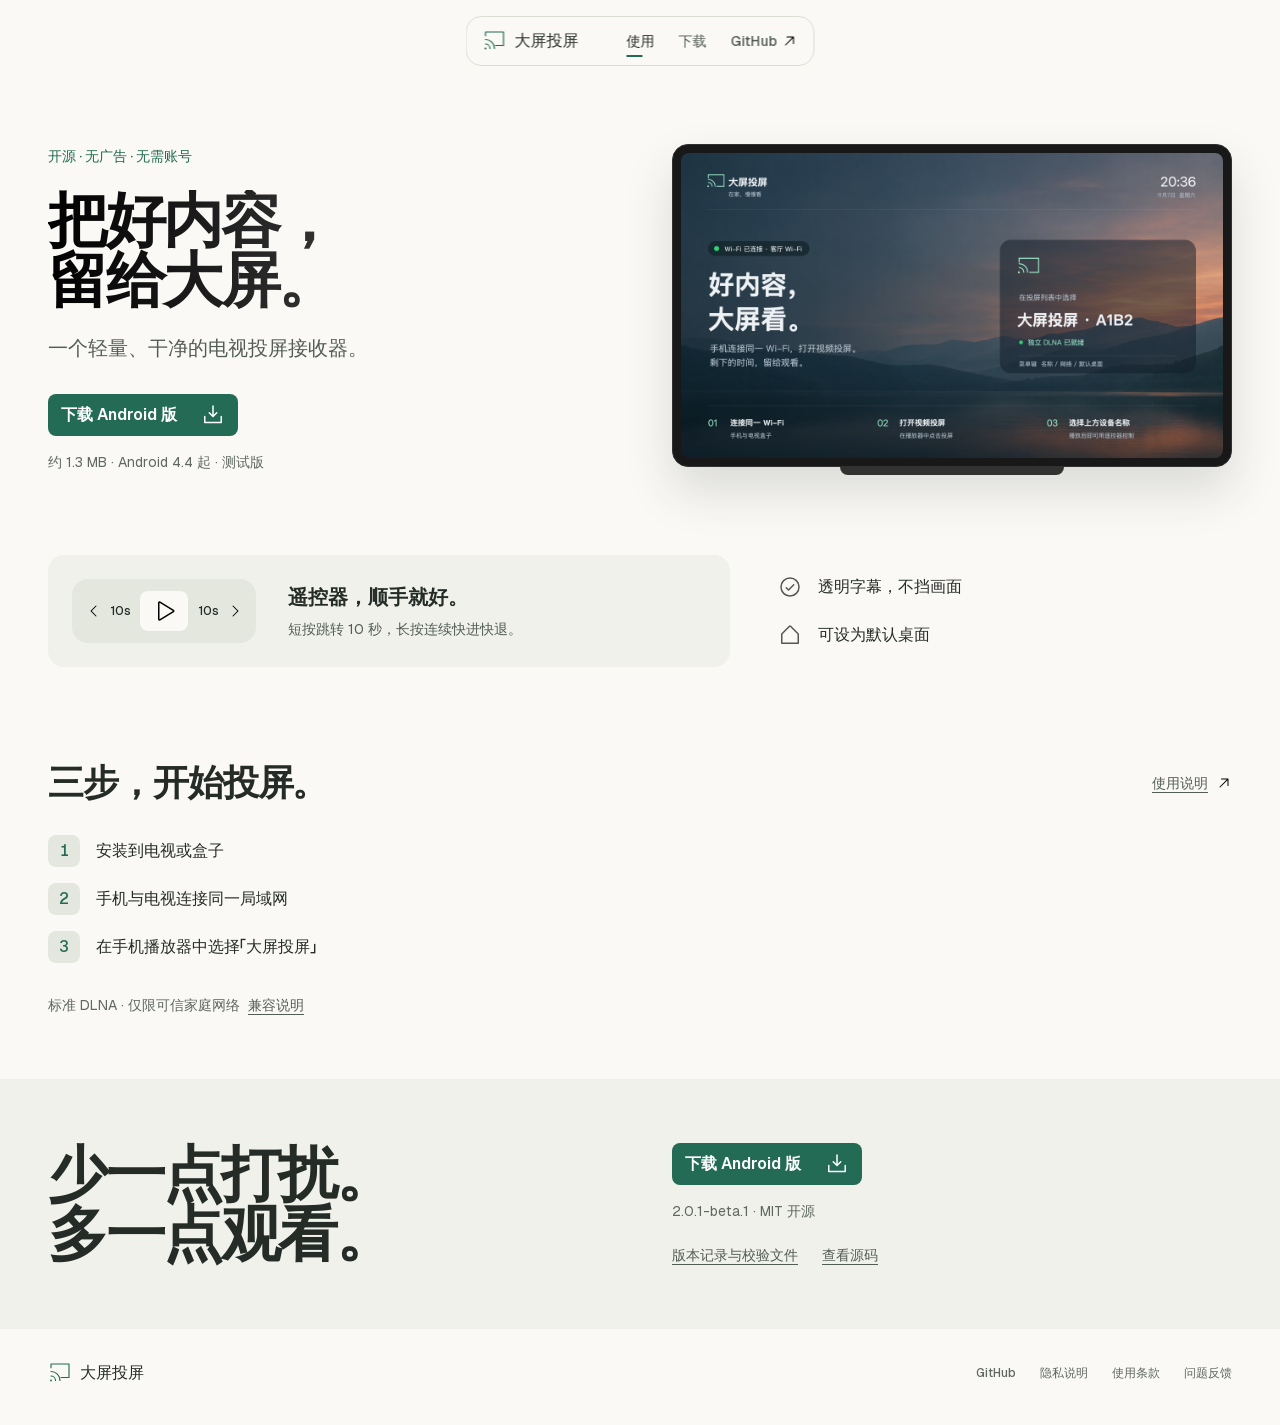
==== commit a6048697: "Switch website to warm light theme with green accents" ====
--- a/docs/site/index.html
+++ b/docs/site/index.html
@@ -3,7 +3,7 @@
 <head>
   <meta charset="utf-8">
   <meta name="viewport" content="width=device-width, initial-scale=1">
-  <meta name="theme-color" content="#181818">
+  <meta name="theme-color" content="#faf9f6">
   <title>大屏投屏 — 把时间留给观看</title>
   <meta name="description" content="MIT 开源的轻量 Android DLNA 视频接收器。无内置广告、会员或登录，支持遥控器控制与透明字幕。下载公开测试版，查看源码和兼容说明。">
   <link rel="canonical" href="https://tvbox-cast.kongdefei8813.chatgpt.site/">
@@ -17,7 +17,7 @@
   <meta name="twitter:title" content="大屏投屏 — 把时间留给观看">
   <meta name="twitter:description" content="给旧电视盒子一个干净的 DLNA 投屏首页。公开测试版，约 1.3 MB。">
   <meta name="twitter:image" content="https://tvbox-cast.kongdefei8813.chatgpt.site/assets/landscape.png">
-  <link rel="icon" href="assets/cast.svg" type="image/svg+xml">
+  <link rel="icon" href="assets/cast-light.svg" type="image/svg+xml">
   <link rel="preload" href="assets/geist.woff2" as="font" type="font/woff2" crossorigin>
   <link rel="stylesheet" href="style.css">
   <script src="script.js" defer></script>
@@ -25,7 +25,7 @@
 <body>
   <a class="skip button-sm" href="#main">跳到主要内容</a>
   <header class="nav">
-    <a class="brand title-3" href="/" aria-label="大屏投屏首页" aria-current="page"><img src="assets/cast.svg" width="24" height="24" alt=""><span>大屏投屏</span></a>
+    <a class="brand title-3" href="/" aria-label="大屏投屏首页" aria-current="page"><img src="assets/cast-light.svg" width="24" height="24" alt=""><span>大屏投屏</span></a>
     <nav class="nav-links title-4" id="main-navigation" aria-label="主要导航">
       <a href="#install">使用</a><a href="#download">下载</a>
       <a class="nav-github" href="https://github.com/KDF5000/tvbox-cast" target="_blank" rel="noopener noreferrer">GitHub <img class="icon icon-sm" src="assets/arrow-up-right.svg" width="16" height="16" alt=""></a>
@@ -82,6 +82,6 @@
     </section>
 
   </main>
-  <footer class="footer wrap caption-4"><a class="brand title-3" href="/"><img src="assets/cast.svg" width="24" height="24" alt=""><span>大屏投屏</span></a><div><a href="https://github.com/KDF5000/tvbox-cast" target="_blank" rel="noopener noreferrer">GitHub</a><a href="https://github.com/KDF5000/tvbox-cast/blob/main/docs/PRIVACY.md" target="_blank" rel="noopener noreferrer">隐私说明</a><a href="/terms.html">使用条款</a><a href="https://github.com/KDF5000/tvbox-cast/issues" target="_blank" rel="noopener noreferrer">问题反馈</a></div></footer>
+  <footer class="footer wrap caption-4"><a class="brand title-3" href="/"><img src="assets/cast-light.svg" width="24" height="24" alt=""><span>大屏投屏</span></a><div><a href="https://github.com/KDF5000/tvbox-cast" target="_blank" rel="noopener noreferrer">GitHub</a><a href="https://github.com/KDF5000/tvbox-cast/blob/main/docs/PRIVACY.md" target="_blank" rel="noopener noreferrer">隐私说明</a><a href="/terms.html">使用条款</a><a href="https://github.com/KDF5000/tvbox-cast/issues" target="_blank" rel="noopener noreferrer">问题反馈</a></div></footer>
 </body>
 </html>
--- a/docs/site/style.css
+++ b/docs/site/style.css
@@ -2,8 +2,9 @@
 @font-face{font-family:Geist;src:url("assets/geist.woff2") format("woff2");font-weight:100 900;font-style:normal;font-display:swap}
 @font-face{font-family:"Geist Mono";src:url("assets/geist-mono.woff2") format("woff2");font-weight:100 900;font-style:normal;font-display:swap}
 :root{
-  --base:#181818;--surface:#1f1f1f;--raised:#272727;--line:#313131;
-  --text:#fff;--muted:#b8b8b8;--quiet:#9b9b9b;--accent:#a4e9c9;
+  --base:#faf9f6;--surface:#f0f1eb;--raised:#e3e7dd;--line:#d8ded3;
+  --text:#252c27;--muted:#535d56;--quiet:#5f6861;--accent:#236b54;
+  --on-accent:#fff;--nav-surface:rgb(250 249 246 / .9);--menu-surface:rgb(250 249 246 / .98);
   --font:Geist,"PingFang SC","Microsoft YaHei",sans-serif;
   --ease:cubic-bezier(.22,1,.36,1);
   --s-0:0;--s-2:2px;--s-4:4px;--s-8:8px;--s-12:12px;--s-16:16px;
@@ -11,7 +12,7 @@
   --z-content:0;--z-nav:10;--z-skip:20;
 }
 *{box-sizing:border-box}
-html{scroll-behavior:smooth;scroll-padding-top:var(--s-96);color-scheme:dark}
+html{scroll-behavior:smooth;scroll-padding-top:var(--s-96);color-scheme:light}
 body{margin:0;background:var(--base);color:var(--text);font-family:var(--font);-webkit-font-smoothing:antialiased;font-size:16px;line-height:24px;font-weight:400}
 body.menu-open{overflow:hidden}
 h1,h2,h3,p{margin:0}
@@ -26,7 +27,7 @@
 :focus-visible{outline:2px solid var(--accent);outline-offset:var(--s-4);border-radius:4px}
 img{display:block;max-width:100%;height:auto}
 svg{display:block}
-::selection{background:var(--accent);color:var(--base)}
+::selection{background:var(--accent);color:var(--on-accent)}
 .heading-1{font-size:60px;line-height:60px;font-weight:600;letter-spacing:-.04em}
 .heading-2{font-size:48px;line-height:48px;font-weight:600;letter-spacing:-.04em}
 .heading-3{font-size:36px;line-height:40px;font-weight:600;letter-spacing:-.03em}
@@ -55,11 +56,11 @@
 .caption-5{font-size:12px;line-height:16px;font-weight:400}
 .wrap{width:calc(100% - var(--s-96));max-width:1200px;margin-inline:auto}
 .mint{color:var(--accent)}
-.icon{width:24px;height:24px;flex:none;filter:invert(1)}
+.icon{width:24px;height:24px;flex:none}
 .icon-sm{width:16px;height:16px}
-.skip{position:fixed;top:var(--s-16);left:var(--s-16);z-index:var(--z-skip);padding:var(--s-8) var(--s-12);background:var(--accent);color:var(--base);border-radius:8px;transform:translateY(-200%)}
+.skip{position:fixed;top:var(--s-16);left:var(--s-16);z-index:var(--z-skip);padding:var(--s-8) var(--s-12);background:var(--accent);color:var(--on-accent);border-radius:8px;transform:translateY(-200%)}
 .skip:focus{transform:none;opacity:1}
-.nav{position:fixed;z-index:var(--z-nav);top:var(--s-16);left:50%;transform:translateX(-50%);display:flex;align-items:center;gap:var(--s-48);width:max-content;max-width:calc(100% - var(--s-32));padding:var(--s-12) var(--s-16);border:1px solid var(--line);border-radius:16px;background:rgb(24 24 24 / .9);backdrop-filter:blur(24px);-webkit-backdrop-filter:blur(24px)}
+.nav{position:fixed;z-index:var(--z-nav);top:var(--s-16);left:50%;transform:translateX(-50%);display:flex;align-items:center;gap:var(--s-48);width:max-content;max-width:calc(100% - var(--s-32));padding:var(--s-12) var(--s-16);border:1px solid var(--line);border-radius:16px;background:var(--nav-surface);backdrop-filter:blur(24px);-webkit-backdrop-filter:blur(24px)}
 .brand{display:inline-flex;align-items:center;gap:var(--s-8);white-space:nowrap}
 .brand img{width:24px;height:24px}
 .nav-links{display:flex;align-items:center;gap:var(--s-24)}
@@ -77,20 +78,20 @@
 .hero{position:relative;padding-top:var(--s-96);overflow:hidden}
 .hero-inner{display:grid;grid-template-columns:1fr 1fr;gap:var(--s-64);align-items:center;padding-top:var(--s-48);padding-bottom:var(--s-80)}
 .hero-label{color:var(--accent)}
-.hero h1{max-width:680px;margin-top:var(--s-24);margin-bottom:var(--s-24);background:linear-gradient(90deg,#fff,#9b9b9b);background-clip:text;-webkit-background-clip:text;color:transparent}
+.hero h1{max-width:680px;margin-top:var(--s-24);margin-bottom:var(--s-24);background:linear-gradient(90deg,#000,#666666);background-clip:text;-webkit-background-clip:text;color:transparent}
 .hero-description{max-width:680px;color:var(--muted)}
 .hero-actions{margin-top:var(--s-32);margin-bottom:var(--s-16)}
 .button{display:inline-flex;align-items:center;justify-content:center;gap:var(--s-24);padding:var(--s-8) var(--s-12);border:1px solid transparent;border-radius:8px;transition:transform 500ms var(--ease),opacity 300ms var(--ease)}
 .button:hover{opacity:.85;transform:translateY(-2px)}
 .button:active{transform:scale(.98)}
-.primary{background:var(--accent);color:var(--base)}
-.primary .icon{filter:none}
+.primary{background:var(--accent);color:var(--on-accent)}
+.primary .icon{filter:invert(1)}
 .secondary{background:var(--raised);color:var(--text);border-color:var(--line)}
 .hero-note{color:var(--quiet)}
 .hero-product{min-width:0}
-.tv-shell{background:#000;border:1px solid var(--line);padding:var(--s-8);border-radius:16px;box-shadow:0 24px 48px rgb(0 0 0 / .25)}
+.tv-shell{background:#181818;border:1px solid #313131;padding:var(--s-8);border-radius:16px;box-shadow:0 24px 48px rgb(37 44 39 / .15)}
 .tv-shell img{width:100%;border-radius:8px}
-.tv-base{width:40%;height:var(--s-8);background:var(--line);border-radius:0 0 8px 8px;margin:0 auto}
+.tv-base{width:40%;height:var(--s-8);background:#313131;border-radius:0 0 8px 8px;margin:0 auto}
 .intro{padding-bottom:var(--s-64)}
 .benefits{display:grid;grid-template-columns:1.5fr 1fr;gap:var(--s-48);align-items:center}
 .benefit-visual{display:flex;align-items:center;gap:var(--s-32);background:var(--surface);border-radius:16px;padding:var(--s-24)}
@@ -156,7 +157,7 @@
   .nav-links a{font-size:12px;line-height:16px}
   .nav-github{display:none}
   .js .menu-toggle{display:block}
-  .js .nav-links{position:fixed;top:calc(-1 * var(--s-16));left:calc(-1 * var(--s-16));width:100vw;min-height:100dvh;padding:var(--s-96) var(--s-32) var(--s-48);flex-direction:column;gap:var(--s-32);align-items:stretch;justify-content:center;background:rgb(24 24 24 / .98);backdrop-filter:blur(32px);-webkit-backdrop-filter:blur(32px);opacity:0;visibility:hidden;pointer-events:none;transition:opacity 300ms var(--ease);z-index:-1}
+  .js .nav-links{position:fixed;top:calc(-1 * var(--s-16));left:calc(-1 * var(--s-16));width:100vw;min-height:100dvh;padding:var(--s-96) var(--s-32) var(--s-48);flex-direction:column;gap:var(--s-32);align-items:stretch;justify-content:center;background:var(--menu-surface);backdrop-filter:blur(32px);-webkit-backdrop-filter:blur(32px);opacity:0;visibility:hidden;pointer-events:none;transition:opacity 300ms var(--ease);z-index:-1}
   .js .nav-links a{font-size:30px;line-height:36px;transform:translateY(24px);opacity:0;transition:transform 500ms var(--ease),opacity 300ms var(--ease)}
   .js .nav-links a:nth-child(2){transition-delay:60ms}
   .js .nav-links a:nth-child(3){transition-delay:120ms}
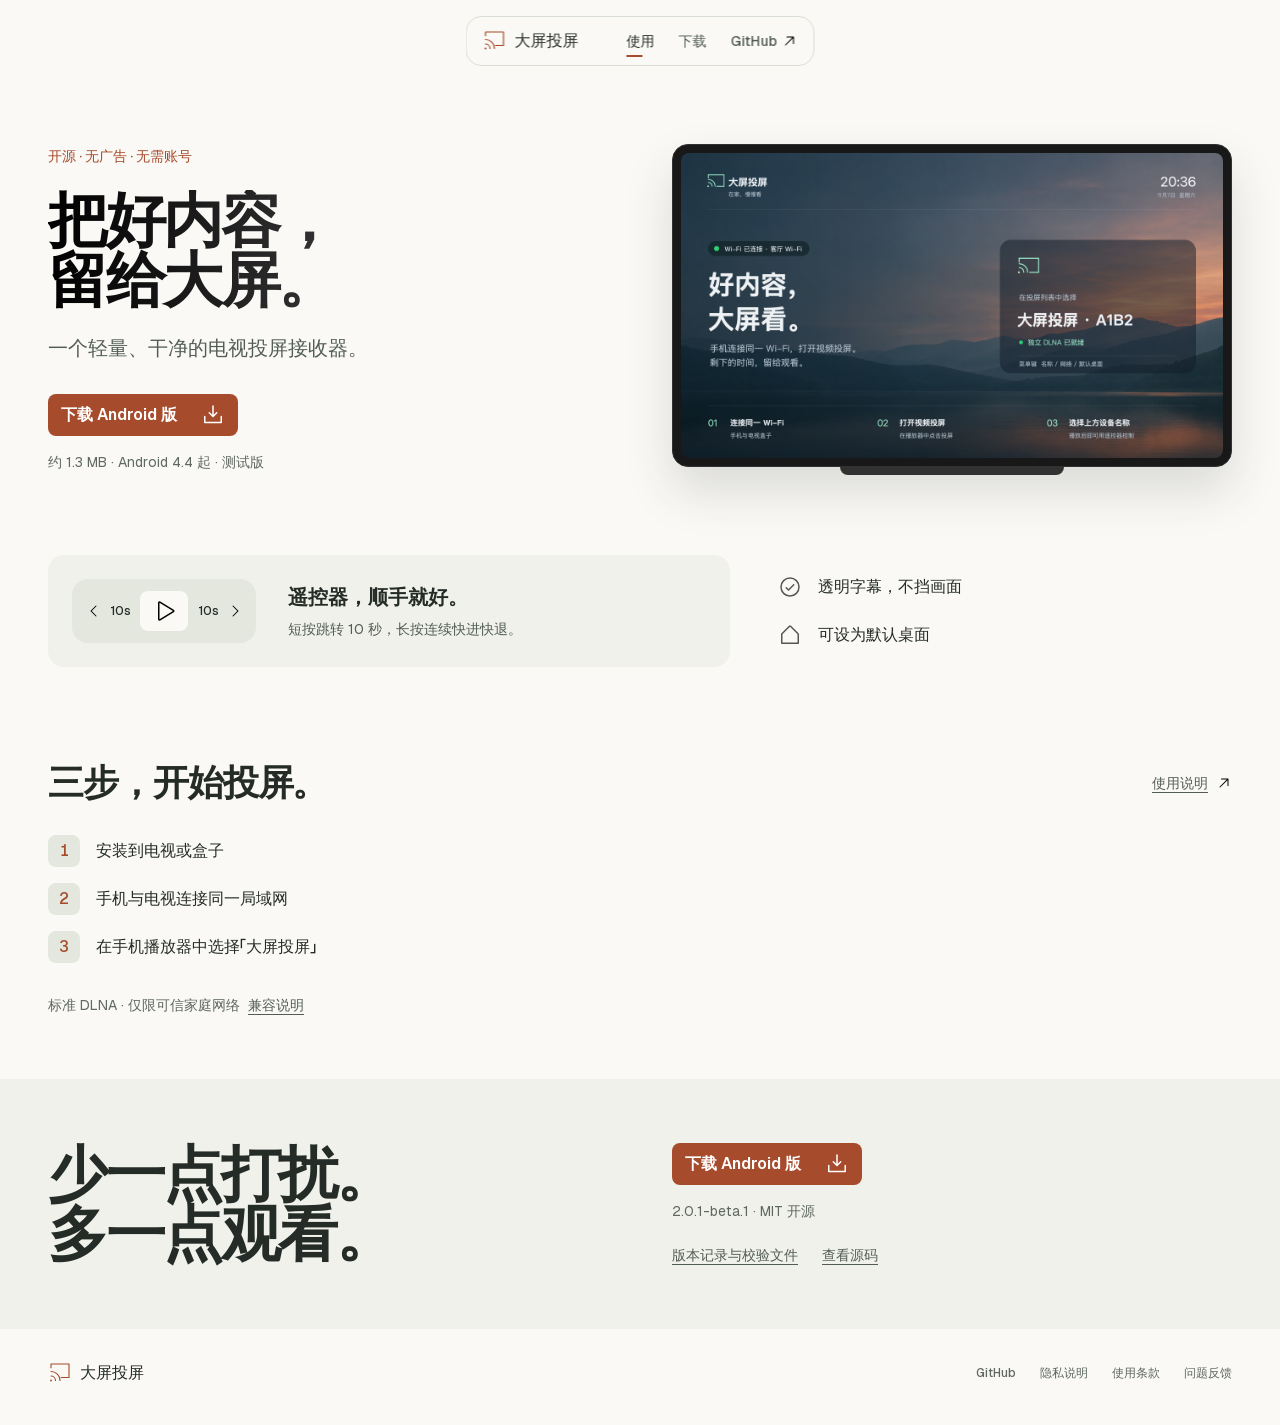
==== commit 1c412b54: "Replace green website accents with warm terracotta" ====
--- a/docs/site/index.html
+++ b/docs/site/index.html
@@ -17,7 +17,7 @@
   <meta name="twitter:title" content="大屏投屏 — 把时间留给观看">
   <meta name="twitter:description" content="给旧电视盒子一个干净的 DLNA 投屏首页。公开测试版，约 1.3 MB。">
   <meta name="twitter:image" content="https://tvbox-cast.kongdefei8813.chatgpt.site/assets/landscape.png">
-  <link rel="icon" href="assets/cast-light.svg" type="image/svg+xml">
+  <link rel="icon" href="assets/cast-warm.svg" type="image/svg+xml">
   <link rel="preload" href="assets/geist.woff2" as="font" type="font/woff2" crossorigin>
   <link rel="stylesheet" href="style.css">
   <script src="script.js" defer></script>
@@ -25,7 +25,7 @@
 <body>
   <a class="skip button-sm" href="#main">跳到主要内容</a>
   <header class="nav">
-    <a class="brand title-3" href="/" aria-label="大屏投屏首页" aria-current="page"><img src="assets/cast-light.svg" width="24" height="24" alt=""><span>大屏投屏</span></a>
+    <a class="brand title-3" href="/" aria-label="大屏投屏首页" aria-current="page"><img src="assets/cast-warm.svg" width="24" height="24" alt=""><span>大屏投屏</span></a>
     <nav class="nav-links title-4" id="main-navigation" aria-label="主要导航">
       <a href="#install">使用</a><a href="#download">下载</a>
       <a class="nav-github" href="https://github.com/KDF5000/tvbox-cast" target="_blank" rel="noopener noreferrer">GitHub <img class="icon icon-sm" src="assets/arrow-up-right.svg" width="16" height="16" alt=""></a>
@@ -82,6 +82,6 @@
     </section>
 
   </main>
-  <footer class="footer wrap caption-4"><a class="brand title-3" href="/"><img src="assets/cast-light.svg" width="24" height="24" alt=""><span>大屏投屏</span></a><div><a href="https://github.com/KDF5000/tvbox-cast" target="_blank" rel="noopener noreferrer">GitHub</a><a href="https://github.com/KDF5000/tvbox-cast/blob/main/docs/PRIVACY.md" target="_blank" rel="noopener noreferrer">隐私说明</a><a href="/terms.html">使用条款</a><a href="https://github.com/KDF5000/tvbox-cast/issues" target="_blank" rel="noopener noreferrer">问题反馈</a></div></footer>
+  <footer class="footer wrap caption-4"><a class="brand title-3" href="/"><img src="assets/cast-warm.svg" width="24" height="24" alt=""><span>大屏投屏</span></a><div><a href="https://github.com/KDF5000/tvbox-cast" target="_blank" rel="noopener noreferrer">GitHub</a><a href="https://github.com/KDF5000/tvbox-cast/blob/main/docs/PRIVACY.md" target="_blank" rel="noopener noreferrer">隐私说明</a><a href="/terms.html">使用条款</a><a href="https://github.com/KDF5000/tvbox-cast/issues" target="_blank" rel="noopener noreferrer">问题反馈</a></div></footer>
 </body>
 </html>
--- a/docs/site/style.css
+++ b/docs/site/style.css
@@ -3,7 +3,7 @@
 @font-face{font-family:"Geist Mono";src:url("assets/geist-mono.woff2") format("woff2");font-weight:100 900;font-style:normal;font-display:swap}
 :root{
   --base:#faf9f6;--surface:#f0f1eb;--raised:#e3e7dd;--line:#d8ded3;
-  --text:#252c27;--muted:#535d56;--quiet:#5f6861;--accent:#236b54;
+  --text:#252c27;--muted:#535d56;--quiet:#5f6861;--accent:#a64b2b;
   --on-accent:#fff;--nav-surface:rgb(250 249 246 / .9);--menu-surface:rgb(250 249 246 / .98);
   --font:Geist,"PingFang SC","Microsoft YaHei",sans-serif;
   --ease:cubic-bezier(.22,1,.36,1);
